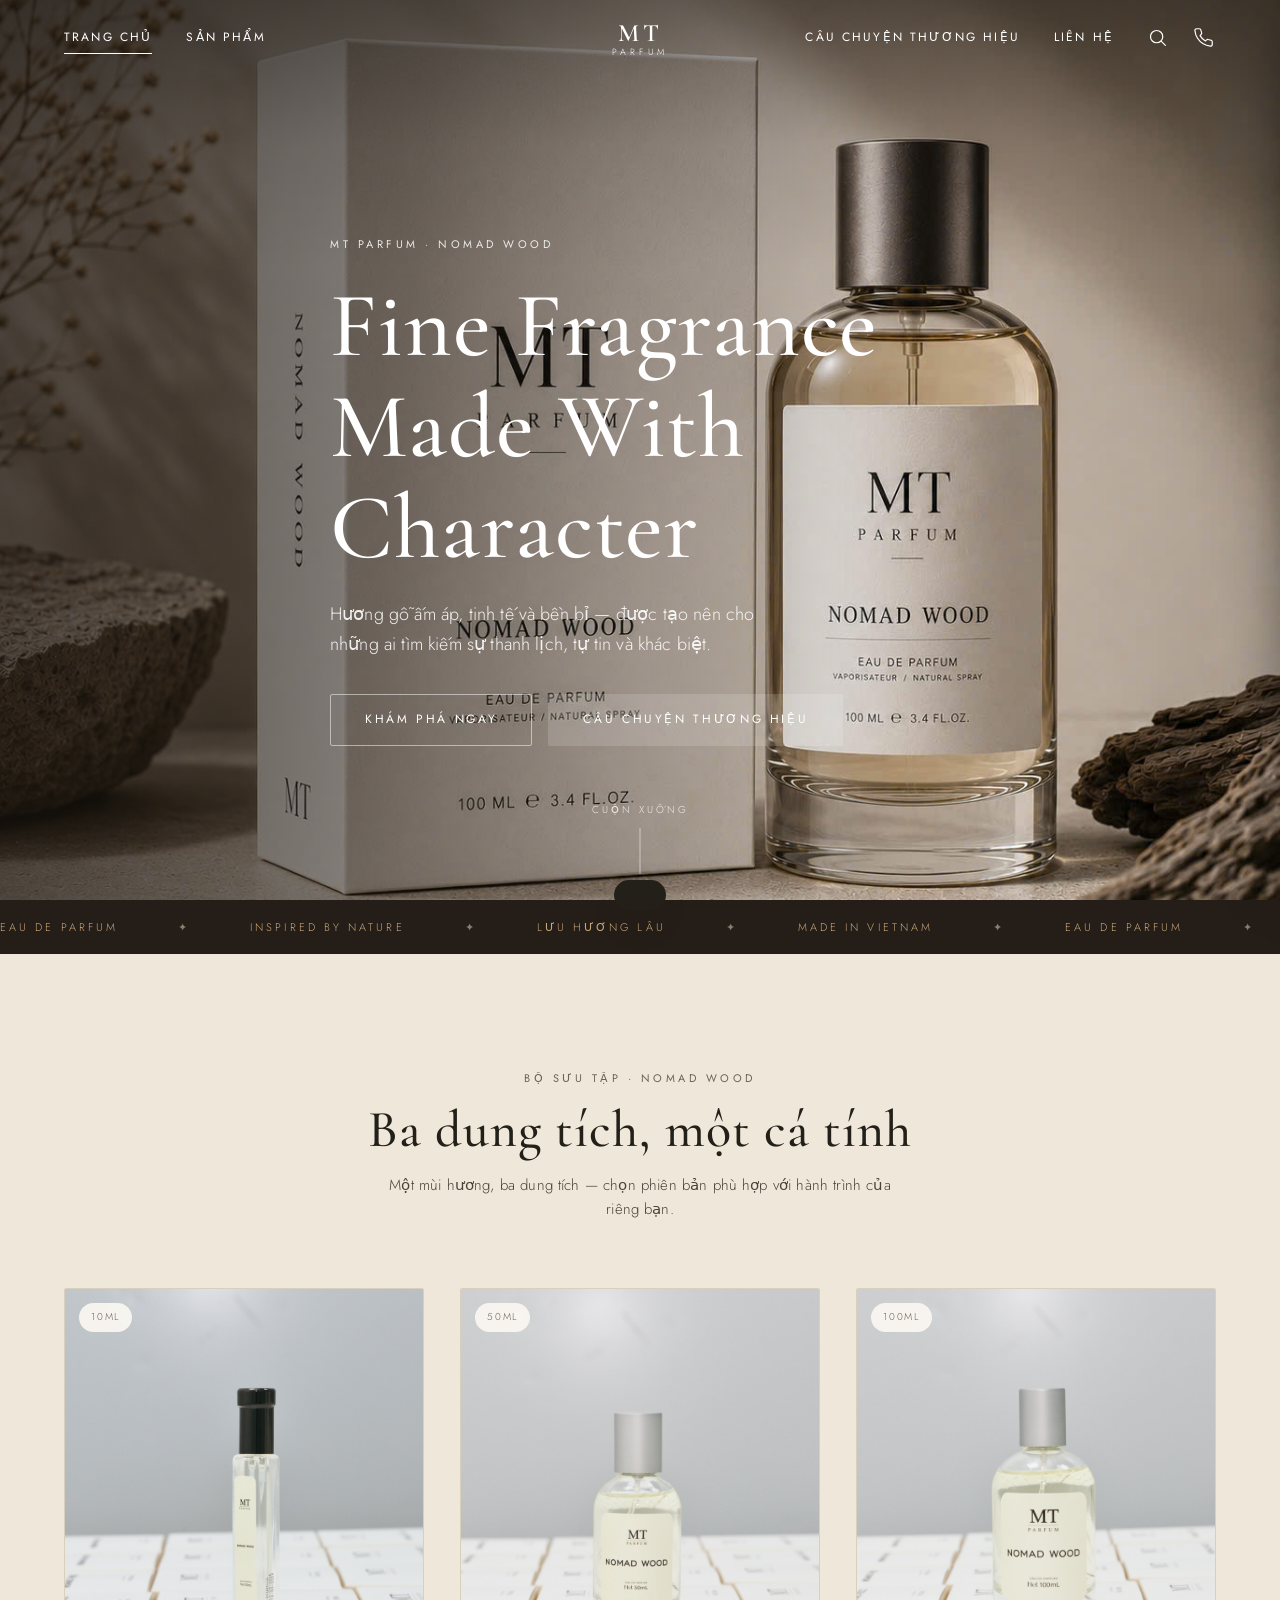
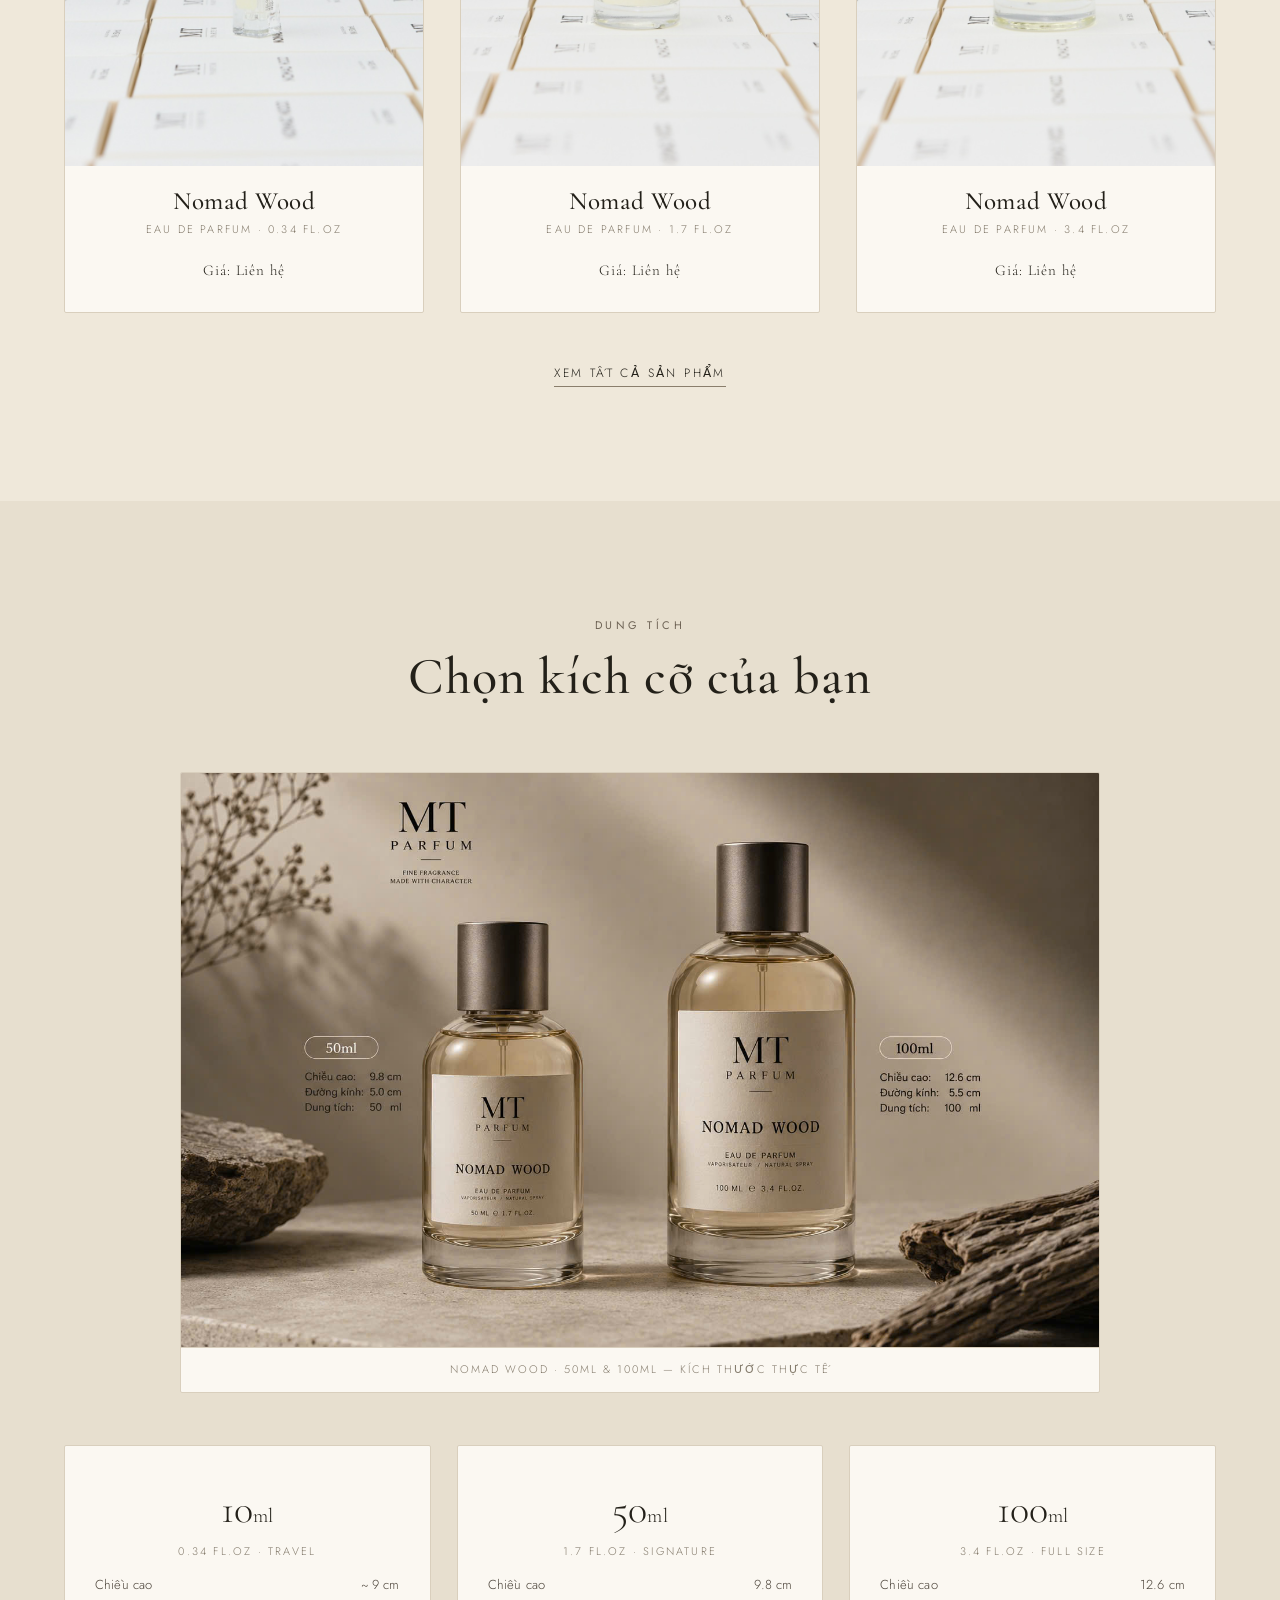
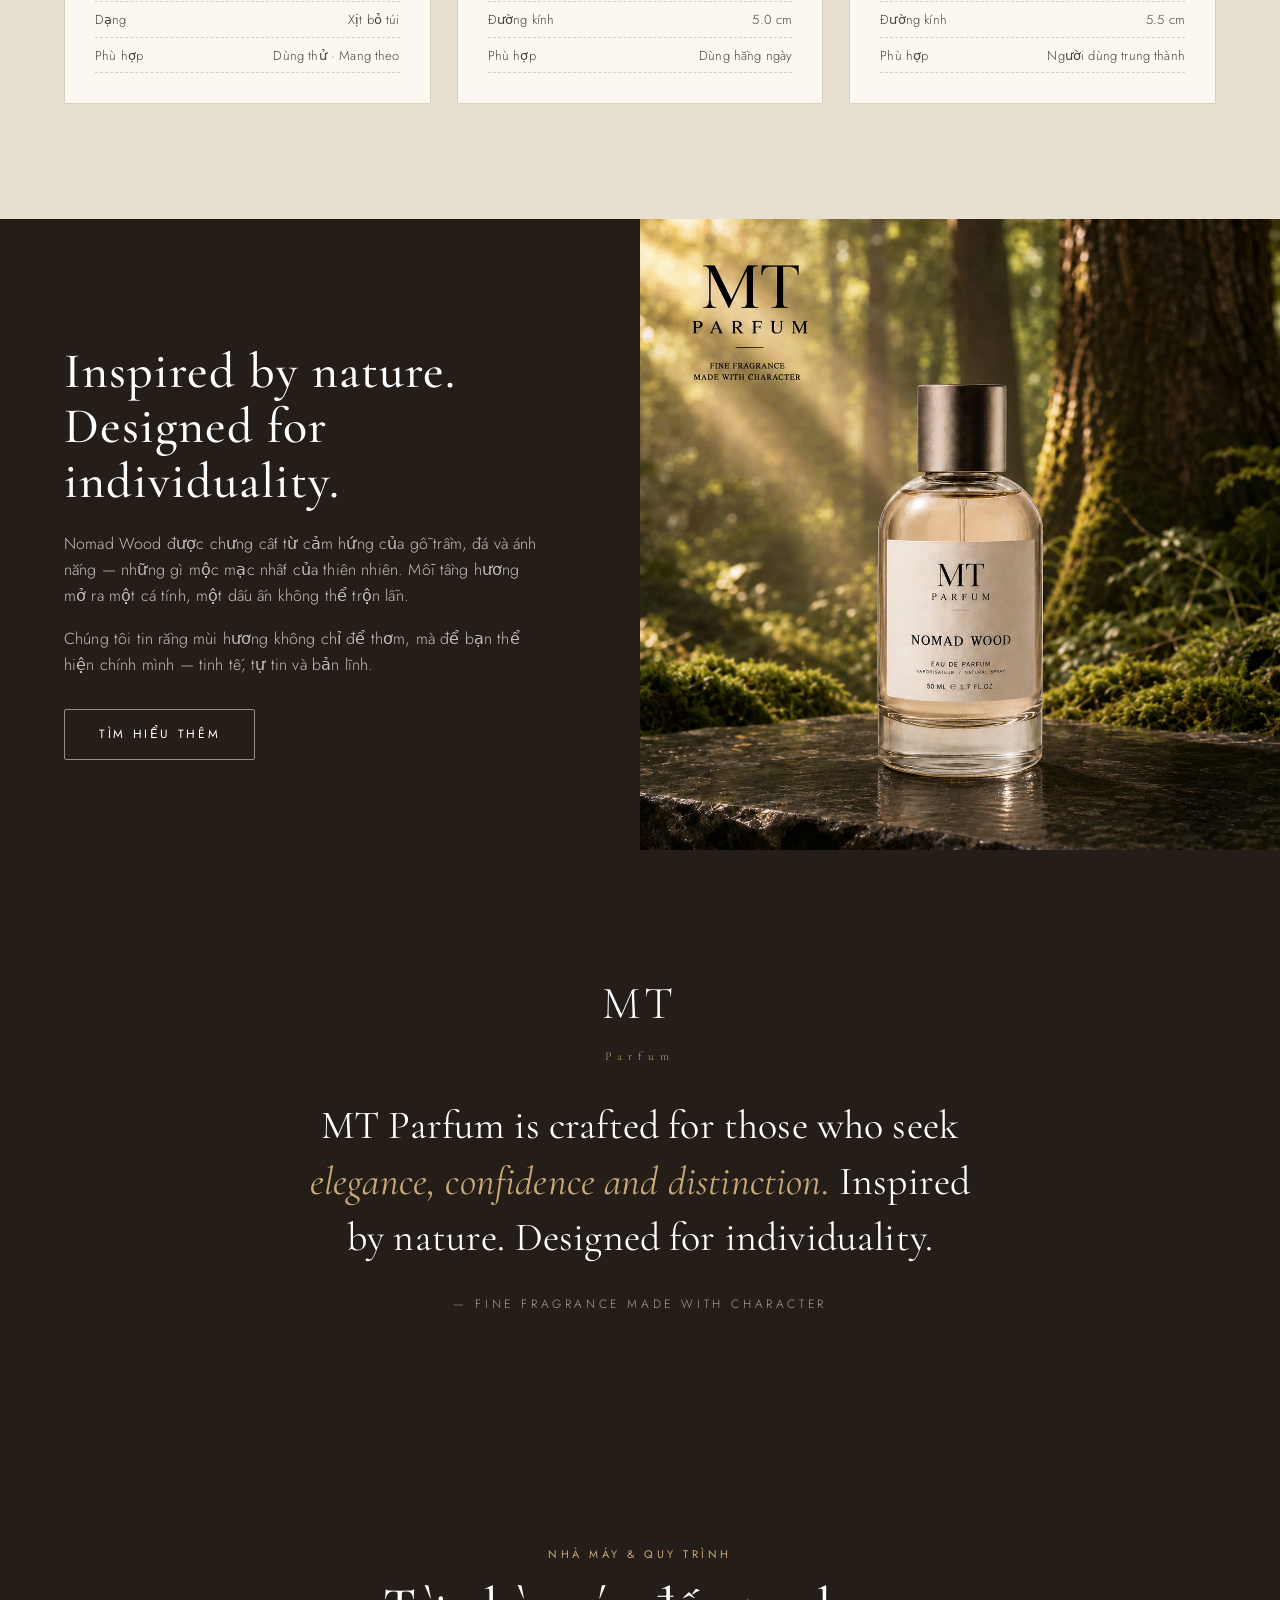
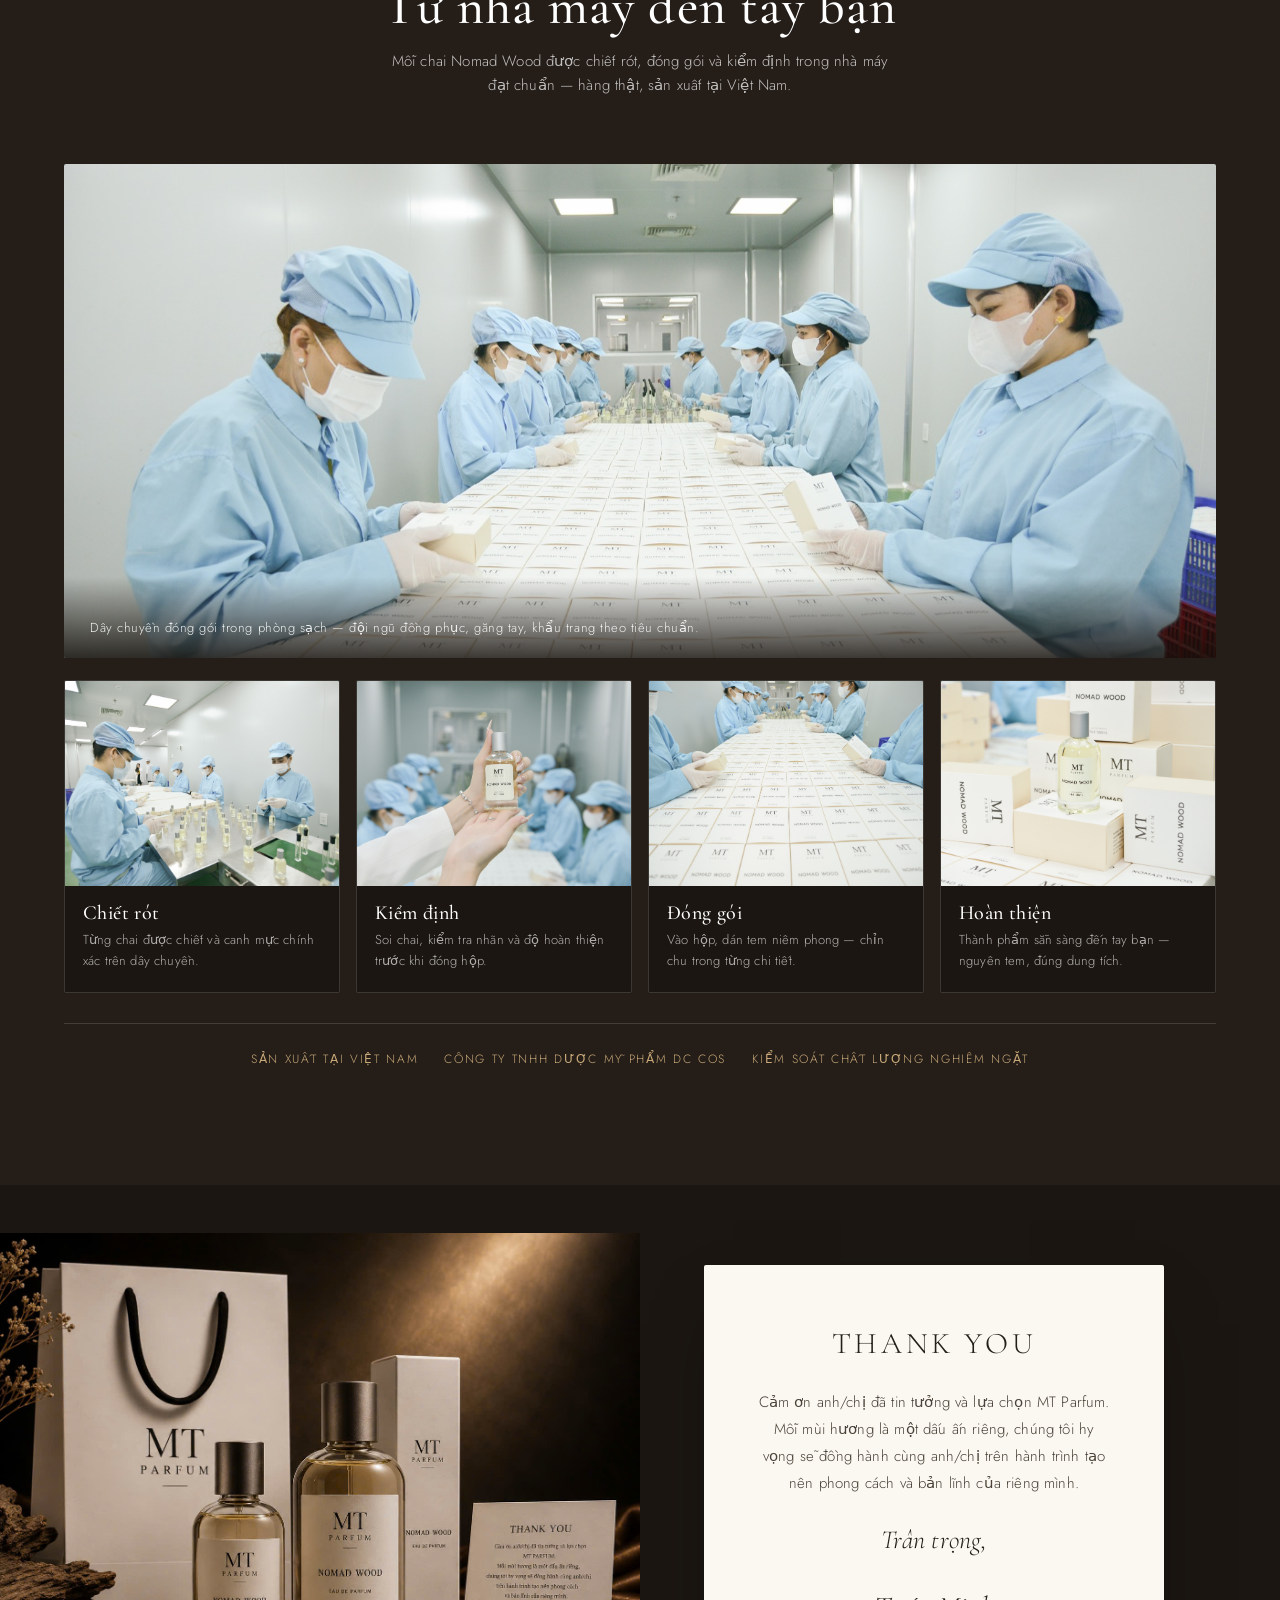
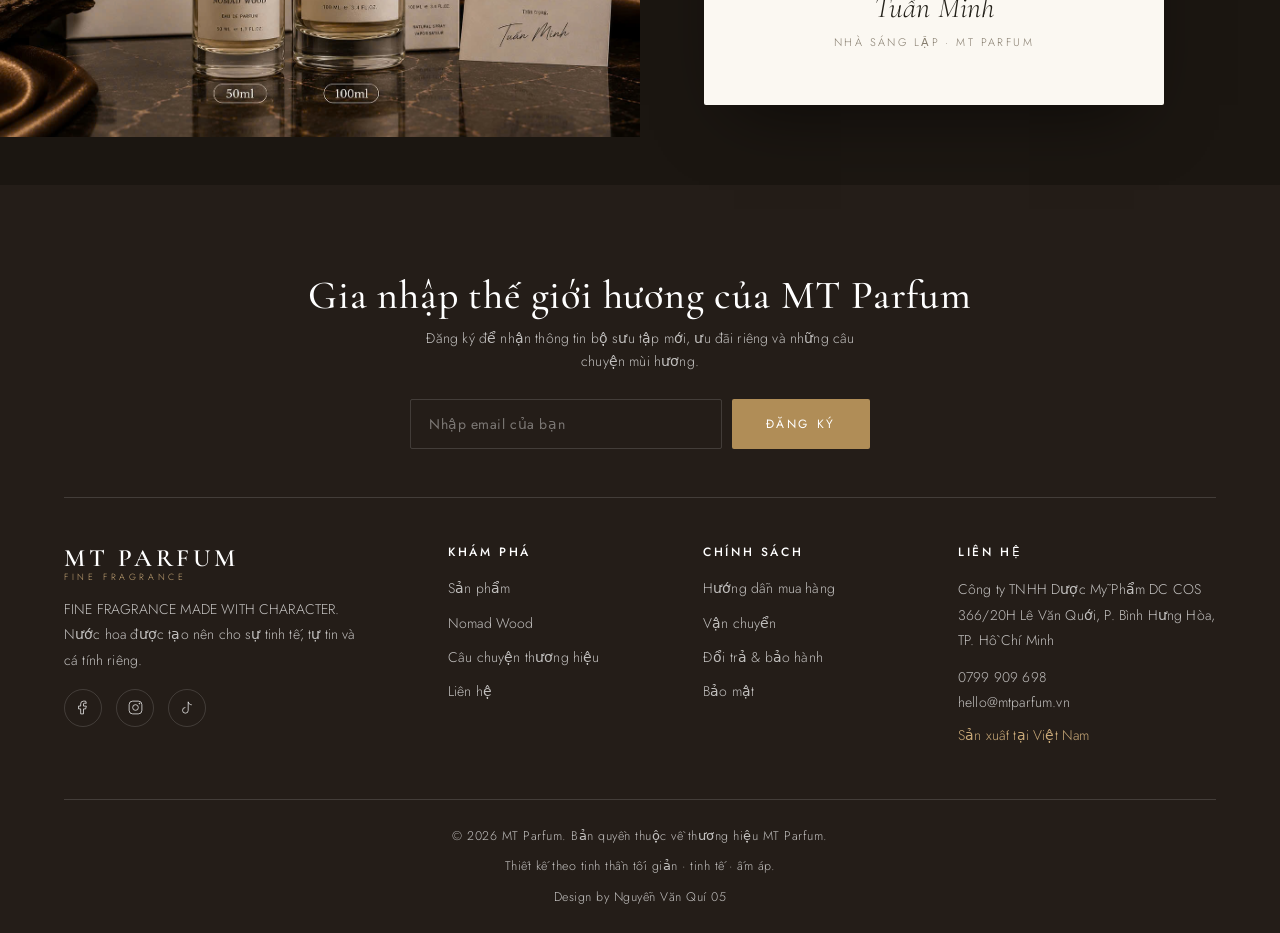
==== index.html @ b84d6cad "Chưa công bố giá: ẩn giá (Giá: Liên hệ) + đặt hàng qua Zalo/hotline - Thêm công tắc SITE.showPrice=f" ====
<!DOCTYPE html>
<html lang="vi">
<head>
  <meta charset="UTF-8">
  <meta name="viewport" content="width=device-width, initial-scale=1.0">
  <title>MT Parfum — Fine Fragrance Made With Character</title>
  <meta name="description" content="MT Parfum – Nomad Wood. Nước hoa cao cấp hương gỗ ấm, tinh tế và lưu hương lâu. Được tạo nên cho sự tự tin và cá tính riêng.">

  <meta property="og:type" content="website">
  <meta property="og:url" content="https://mtparfum.vn/">
  <meta property="og:site_name" content="MT Parfum">
  <meta property="og:title" content="MT Parfum — Leave Your Signature">
  <meta property="og:description" content="Nước hoa cao cấp hương gỗ ấm, tinh tế và lưu hương lâu — được tạo nên cho sự tự tin và cá tính riêng. Khám phá Nomad Wood.">
  <meta property="og:image" content="https://mtparfum.vn/assets/images/og-image.jpg">
  <meta property="og:image:width" content="1200">
  <meta property="og:image:height" content="630">
  <meta name="twitter:card" content="summary_large_image">
  <meta name="twitter:title" content="MT Parfum — Leave Your Signature">
  <meta name="twitter:description" content="Nước hoa cao cấp hương gỗ ấm, tinh tế và lưu hương lâu — được tạo nên cho sự tự tin và cá tính riêng.">
  <meta name="twitter:image" content="https://mtparfum.vn/assets/images/og-image.jpg">

  <link rel="preconnect" href="https://fonts.googleapis.com">
  <link rel="preconnect" href="https://fonts.gstatic.com" crossorigin>
  <link href="https://fonts.googleapis.com/css2?family=Cormorant+Garamond:ital,wght@0,400;0,500;0,600;1,400;1,500&family=Jost:wght@300;400;500&display=swap" rel="stylesheet">
  <link rel="stylesheet" href="assets/css/style.css">
</head>
<body data-page="home" data-hero-dark>

  <!-- HERO -->
  <section class="hero">
    <div class="hero__bg">
      <img src="assets/images/beige_100_wide.jpg" alt="MT Parfum Nomad Wood Eau de Parfum">
    </div>
    <div class="hero__spray" aria-hidden="true">
      <span class="flash"></span>
      <span class="cloud"></span>
      <span class="p" style="--sz:7px;--dx:-26px;--d:.02s"></span>
      <span class="p" style="--sz:9px;--dx:-16px;--d:.07s"></span>
      <span class="p" style="--sz:6px;--dx:-8px;--d:.11s"></span>
      <span class="p" style="--sz:10px;--dx:0px;--d:0s"></span>
      <span class="p" style="--sz:6px;--dx:8px;--d:.13s"></span>
      <span class="p" style="--sz:9px;--dx:16px;--d:.05s"></span>
      <span class="p" style="--sz:7px;--dx:26px;--d:.09s"></span>
      <span class="p" style="--sz:8px;--dx:20px;--d:.15s"></span>
      <span class="p" style="--sz:6px;--dx:-20px;--d:.16s"></span>
    </div>
    <div class="wrap">
      <div class="hero__content">
        <span class="eyebrow">MT Parfum · Nomad Wood</span>
        <h1>Fine Fragrance Made With Character</h1>
        <p>Hương gỗ ấm áp, tinh tế và bền bỉ — được tạo nên cho những ai tìm kiếm sự thanh lịch, tự tin và khác biệt.</p>
        <div class="hero__cta">
          <a href="products.html" class="btn btn--light">Khám phá ngay</a>
          <a href="about.html" class="btn btn--light" style="border-color:transparent;background:rgba(255,255,255,.14)">Câu chuyện thương hiệu</a>
        </div>
      </div>
    </div>
    <a href="#featured" class="scroll-hint">Cuộn xuống</a>
  </section>

  <!-- TRUST STRIP -->
  <div class="strip">
    <div class="strip__row">
      <span>Eau de Parfum</span><span>Inspired by Nature</span><span>Lưu hương lâu</span><span>Made in Vietnam</span>
      <span>Eau de Parfum</span><span>Inspired by Nature</span><span>Lưu hương lâu</span><span>Made in Vietnam</span>
    </div>
  </div>

  <!-- FEATURED PRODUCTS -->
  <section class="section" id="featured">
    <div class="wrap">
      <div class="sec-head reveal">
        <span class="eyebrow">Bộ sưu tập · Nomad Wood</span>
        <h2>Ba dung tích, một cá tính</h2>
        <p>Một mùi hương, ba dung tích — chọn phiên bản phù hợp với hành trình của riêng bạn.</p>
      </div>
      <div class="grid-products" id="homeGrid"></div>
      <div class="center" style="margin-top:46px">
        <a href="products.html" class="link-underline">Xem tất cả sản phẩm</a>
      </div>
    </div>
  </section>

  <!-- SIZE SPECS -->
  <section class="section" style="background:var(--cream-2)">
    <div class="wrap">
      <div class="sec-head reveal">
        <span class="eyebrow">Dung tích</span>
        <h2>Chọn kích cỡ của bạn</h2>
      </div>
      <figure class="size-visual reveal">
        <img src="assets/images/beige_duo_spec.jpg" alt="So sánh kích thước Nomad Wood 50ml và 100ml" loading="lazy">
        <figcaption>Nomad Wood · 50ml &amp; 100ml — kích thước thực tế</figcaption>
      </figure>
      <div class="specs">
        <div class="spec-card reveal">
          <div class="vol">10<span style="font-size:20px">ml</span></div>
          <div class="fl">0.34 FL.OZ · Travel</div>
          <ul>
            <li><span>Chiều cao</span><span>~ 9 cm</span></li>
            <li><span>Dạng</span><span>Xịt bỏ túi</span></li>
            <li><span>Phù hợp</span><span>Dùng thử · Mang theo</span></li>
          </ul>
        </div>
        <div class="spec-card reveal d1">
          <div class="vol">50<span style="font-size:20px">ml</span></div>
          <div class="fl">1.7 FL.OZ · Signature</div>
          <ul>
            <li><span>Chiều cao</span><span>9.8 cm</span></li>
            <li><span>Đường kính</span><span>5.0 cm</span></li>
            <li><span>Phù hợp</span><span>Dùng hằng ngày</span></li>
          </ul>
        </div>
        <div class="spec-card reveal d2">
          <div class="vol">100<span style="font-size:20px">ml</span></div>
          <div class="fl">3.4 FL.OZ · Full Size</div>
          <ul>
            <li><span>Chiều cao</span><span>12.6 cm</span></li>
            <li><span>Đường kính</span><span>5.5 cm</span></li>
            <li><span>Phù hợp</span><span>Người dùng trung thành</span></li>
          </ul>
        </div>
      </div>
    </div>
  </section>

  <!-- BRAND STORY SPLIT -->
  <section class="split split--rev">
    <div class="split__media reveal"><img src="assets/images/forest_50_bottle.jpg" alt="Nomad Wood — inspired by nature"></div>
    <div class="split__body on-dark">
      <span class="eyebrow reveal">Câu chuyện thương hiệu</span>
      <h2 class="reveal d1">Inspired by nature.<br>Designed for individuality.</h2>
      <p class="reveal d2">Nomad Wood được chưng cất từ cảm hứng của gỗ trầm, đá và ánh nắng — những gì mộc mạc nhất của thiên nhiên. Mỗi tầng hương mở ra một cá tính, một dấu ấn không thể trộn lẫn.</p>
      <p class="reveal d2">Chúng tôi tin rằng mùi hương không chỉ để thơm, mà để bạn thể hiện chính mình — tinh tế, tự tin và bản lĩnh.</p>
      <div class="reveal d3" style="margin-top:14px"><a href="about.html" class="btn btn--light">Tìm hiểu thêm</a></div>
    </div>
  </section>

  <!-- STATEMENT -->
  <section class="section statement">
    <div class="wrap">
      <div class="mark reveal">MT<small>Parfum</small></div>
      <blockquote class="reveal d1">MT Parfum is crafted for those who seek <em>elegance, confidence and distinction.</em> Inspired by nature. Designed for individuality.</blockquote>
      <div class="sign reveal d2">— Fine Fragrance Made With Character</div>
    </div>
  </section>

  <!-- NHÀ MÁY & QUY TRÌNH -->
  <section class="section process">
    <div class="wrap">
      <div class="sec-head reveal">
        <span class="eyebrow">Nhà máy &amp; Quy trình</span>
        <h2>Từ nhà máy đến tay bạn</h2>
        <p>Mỗi chai Nomad Wood được chiết rót, đóng gói và kiểm định trong nhà máy đạt chuẩn — hàng thật, sản xuất tại Việt Nam.</p>
      </div>

      <figure class="process-banner reveal">
        <img src="assets/images/that_nhamay_day.jpg" alt="Nhà máy sản xuất MT Parfum — phòng sạch" loading="lazy">
        <figcaption>Dây chuyền đóng gói trong phòng sạch — đội ngũ đồng phục, găng tay, khẩu trang theo tiêu chuẩn.</figcaption>
      </figure>

      <div class="process-grid">
        <div class="process-card reveal">
          <div class="ph"><img src="assets/images/that_nhamay_chietrot.jpg" alt="Chiết rót nước hoa" loading="lazy"></div>
          <div class="cap"><h4>Chiết rót</h4><p>Từng chai được chiết và canh mực chính xác trên dây chuyền.</p></div>
        </div>
        <div class="process-card reveal d1">
          <div class="ph"><img src="assets/images/that_kiemdinh_tay.jpg" alt="Kiểm định chất lượng" loading="lazy"></div>
          <div class="cap"><h4>Kiểm định</h4><p>Soi chai, kiểm tra nhãn và độ hoàn thiện trước khi đóng hộp.</p></div>
        </div>
        <div class="process-card reveal d2">
          <div class="ph"><img src="assets/images/that_nhamay_donggoi.jpg" alt="Đóng gói sản phẩm" loading="lazy"></div>
          <div class="cap"><h4>Đóng gói</h4><p>Vào hộp, dán tem niêm phong — chỉn chu trong từng chi tiết.</p></div>
        </div>
        <div class="process-card reveal d3">
          <div class="ph"><img src="assets/images/that_chai_hop_xep.jpg" alt="Sản phẩm hoàn thiện" loading="lazy"></div>
          <div class="cap"><h4>Hoàn thiện</h4><p>Thành phẩm sẵn sàng đến tay bạn — nguyên tem, đúng dung tích.</p></div>
        </div>
      </div>

      <div class="process-trust reveal">
        <span>Sản xuất tại Việt Nam</span>
        <span>Công ty TNHH Dược Mỹ Phẩm DC COS</span>
        <span>Kiểm soát chất lượng nghiêm ngặt</span>
      </div>
    </div>
  </section>

  <!-- THANK YOU -->
  <section class="thanks">
    <div class="thanks__grid">
      <div class="thanks__img reveal"><img src="assets/images/dark_thankyou_50100.jpg" alt="MT Parfum — thiệp cảm ơn"></div>
      <div class="thanks__note">
        <div class="thanks__card reveal d1">
          <div class="ty">THANK YOU</div>
          <p>Cảm ơn anh/chị đã tin tưởng và lựa chọn MT Parfum. Mỗi mùi hương là một dấu ấn riêng, chúng tôi hy vọng sẽ đồng hành cùng anh/chị trên hành trình tạo nên phong cách và bản lĩnh của riêng mình.</p>
          <div class="sign">Trân trọng,</div>
          <div class="sign" style="font-size:30px">Tuấn Minh</div>
          <div class="role">Nhà sáng lập · MT Parfum</div>
        </div>
      </div>
    </div>
  </section>

  <script src="assets/js/data.js?v=20260921b"></script>
  <script src="assets/js/site.js?v=20260921b"></script>
  <script src="assets/js/catalog.js?v=20260921b"></script>
  <script>document.addEventListener("DOMContentLoaded", () => renderVariantCards("#homeGrid"));</script>
</body>
</html>
---- assets/css/style.css ----
/* =========================================================
   MT PARFUM — Design System
   Bảng màu & typography lấy từ bao bì sản phẩm Nomad Wood
   ========================================================= */

:root {
  /* --- Palette --- */
  --cream:      #EFE8DA;   /* nền chính kem ấm */
  --cream-2:    #E7DFCF;   /* nền phụ */
  --paper:      #FBF8F2;   /* trắng ngà (card, nhãn) */
  --sand:       #C9BBA0;   /* be đậm */
  --sand-deep:  #B7A688;   /* đất/be đậm hơn */
  --bronze:     #6E6355;   /* đồng/xám khói - nút, icon */
  --bronze-2:   #8A7E6C;   /* đồng nhạt - viền */
  --ink:        #232019;   /* chữ chính - đen than ấm */
  --ink-soft:   #4a4238;   /* chữ phụ */
  --muted:      #857c6d;   /* chú thích */
  --dark:       #241D18;   /* nền tối sang trọng */
  --dark-2:     #1b1611;
  --gold:       #B08D57;   /* ánh đồng/vàng gold */
  --gold-soft:  #c9a978;
  --line:       #d9cfbd;   /* đường kẻ mảnh */
  --line-dark:  rgba(255,255,255,.14);

  /* --- Typography --- */
  --serif: "Cormorant Garamond", "Marcellus", "Playfair Display", "Times New Roman", serif;
  --sans:  "Jost", "Inter", "Helvetica Neue", Arial, sans-serif;

  /* --- Layout --- */
  --maxw: 1280px;
  --gutter: clamp(18px, 5vw, 64px);
  --header-h: 76px;
  --radius: 2px;
  --ease: cubic-bezier(.22,.61,.36,1);
}

/* --------------------- Reset --------------------- */
*, *::before, *::after { box-sizing: border-box; }
* { margin: 0; padding: 0; }
html { -webkit-text-size-adjust: 100%; scroll-behavior: smooth; overflow-x: hidden; }
body {
  font-family: var(--sans);
  font-weight: 300;
  color: var(--ink);
  background: var(--cream);
  line-height: 1.65;
  font-size: 16px;
  letter-spacing: .01em;
}
img { max-width: 100%; display: block; }
a { color: inherit; text-decoration: none; }
button { font-family: inherit; cursor: pointer; border: none; background: none; color: inherit; }
ul { list-style: none; }
input { font-family: inherit; }

/* --------------------- Typography helpers --------------------- */
.serif { font-family: var(--serif); }
h1, h2, h3, h4 { font-family: var(--serif); font-weight: 500; line-height: 1.1; letter-spacing: .02em; color: var(--ink); }

.eyebrow {
  font-family: var(--sans);
  font-weight: 400;
  font-size: 11px;
  letter-spacing: .32em;
  text-transform: uppercase;
  color: var(--bronze);
}
.label-sm {
  font-size: 11px;
  letter-spacing: .22em;
  text-transform: uppercase;
  color: var(--muted);
  font-weight: 400;
}

/* --------------------- Layout --------------------- */
.wrap { max-width: var(--maxw); margin: 0 auto; padding-inline: var(--gutter); }
.section { padding-block: clamp(56px, 9vw, 130px); }
.center { text-align: center; }

/* --------------------- Buttons --------------------- */
.btn {
  display: inline-flex; align-items: center; justify-content: center; gap: 10px;
  font-size: 12px; letter-spacing: .22em; text-transform: uppercase; font-weight: 400;
  padding: 15px 34px; border-radius: var(--radius);
  transition: all .45s var(--ease); position: relative;
  white-space: nowrap;
}
.btn--solid { background: var(--bronze); color: var(--paper); }
.btn--solid:hover { background: var(--ink); transform: translateY(-2px); }
.btn--gold { background: var(--gold); color: #fff; }
.btn--gold:hover { background: var(--gold-soft); }
.btn--outline { border: 1px solid var(--bronze); color: var(--ink); }
.btn--outline:hover { background: var(--bronze); color: var(--paper); }
.btn--light { border: 1px solid rgba(255,255,255,.5); color: #fff; }
.btn--light:hover { background: #fff; color: var(--ink); }
.btn--block { width: 100%; }

.link-underline {
  font-size: 12px; letter-spacing: .2em; text-transform: uppercase;
  padding-bottom: 4px; border-bottom: 1px solid var(--bronze-2); transition: opacity .3s;
}
.link-underline:hover { opacity: .6; }

/* =========================================================
   HEADER
   ========================================================= */
.header {
  position: fixed; top: 0; left: 0; right: 0; z-index: 100;
  transition: all .5s var(--ease);
  background: transparent;
}
.header__inner {
  display: grid; grid-template-columns: 1fr auto 1fr; align-items: center;
  height: var(--header-h);
  max-width: var(--maxw); margin: 0 auto; padding-inline: var(--gutter);
  transition: height .5s var(--ease);
}
.header__nav { display: none; gap: 34px; }
.header__nav a {
  font-size: 12px; letter-spacing: .18em; text-transform: uppercase; font-weight: 400;
  position: relative; padding: 6px 0; color: var(--ink);
}
.header__nav a::after {
  content: ""; position: absolute; left: 0; bottom: 0; height: 1px; width: 0;
  background: currentColor; transition: width .4s var(--ease);
}
.header__nav a:hover::after, .header__nav a.is-active::after { width: 100%; }

.logo { text-align: center; justify-self: center; line-height: 1; }
.logo b { font-family: var(--serif); font-weight: 600; font-size: 25px; letter-spacing: .14em; display: block; }
.logo span { font-size: 9px; letter-spacing: .45em; text-transform: uppercase; color: var(--muted); display: block; margin-top: 1px; }

.header__actions { display: flex; align-items: center; justify-content: flex-end; gap: 20px; }
.icon-btn { display: inline-flex; align-items: center; justify-content: center; width: 26px; height: 26px; position: relative; transition: opacity .3s; }
.icon-btn:hover { opacity: .55; }
.icon-btn svg { width: 21px; height: 21px; stroke: var(--ink); }
.cart-count {
  position: absolute; top: -7px; right: -9px; min-width: 17px; height: 17px; padding: 0 4px;
  background: var(--bronze); color: #fff; border-radius: 999px;
  font-size: 10px; font-weight: 500; display: flex; align-items: center; justify-content: center;
  transform: scale(0); transition: transform .3s var(--ease);
}
.cart-count.show { transform: scale(1); }

.hamburger { display: inline-flex; flex-direction: column; gap: 5px; width: 24px; }
.hamburger span { height: 1.5px; background: var(--ink); transition: .3s; }

/* scrolled state */
.header.scrolled { background: var(--cream); box-shadow: 0 1px 0 var(--line); }
.header.scrolled .header__inner { height: 62px; }

/* dark hero overlay state (top of home) */
.header.on-dark:not(.scrolled) .header__nav a,
.header.on-dark:not(.scrolled) .logo b,
.header.on-dark:not(.scrolled) .logo span { color: #fff; }
.header.on-dark:not(.scrolled) .icon-btn svg { stroke: #fff; }
.header.on-dark:not(.scrolled) .hamburger span { background: #fff; }

/* =========================================================
   MOBILE MENU
   ========================================================= */
.mobile-menu {
  position: fixed; inset: 0; z-index: 200; background: var(--cream);
  transform: translateX(-100%); transition: transform .5s var(--ease);
  display: flex; flex-direction: column; padding: 26px var(--gutter);
}
.mobile-menu.open { transform: translateX(0); }
.mobile-menu__top { display: flex; justify-content: space-between; align-items: center; margin-bottom: 40px; }
.mobile-menu nav { display: flex; flex-direction: column; gap: 6px; }
.mobile-menu nav a {
  font-family: var(--serif); font-size: 30px; padding: 12px 0;
  border-bottom: 1px solid var(--line); letter-spacing: .02em;
}
.mobile-menu__foot { margin-top: auto; font-size: 13px; color: var(--muted); letter-spacing: .04em; }
.close-x { font-size: 26px; line-height: 1; }

.overlay {
  position: fixed; inset: 0; background: rgba(20,15,10,.5); z-index: 150;
  opacity: 0; visibility: hidden; transition: opacity .4s, visibility .4s;
  backdrop-filter: blur(2px);
}
.overlay.show { opacity: 1; visibility: visible; }

/* =========================================================
   HERO
   ========================================================= */
.hero { position: relative; min-height: 100svh; display: flex; align-items: center; overflow: hidden; }
.hero__bg { position: absolute; inset: 0; }
.hero__bg img { width: 100%; height: 100%; object-fit: cover; object-position: 72% center; }
.hero__bg::after {
  content: ""; position: absolute; inset: 0;
  /* mobile: scrim dọc full-width để chữ luôn nổi */
  background: linear-gradient(180deg, rgba(20,15,10,.46) 0%, rgba(20,15,10,.28) 28%, rgba(20,15,10,.40) 60%, rgba(20,15,10,.66) 100%);
}
@media (min-width: 900px) {
  .hero__bg::after {
    /* desktop: top scrim cho nav + gradient cột trái cho tiêu đề */
    background:
      linear-gradient(180deg, rgba(20,15,10,.42) 0%, rgba(20,15,10,.10) 16%, transparent 30%),
      linear-gradient(96deg, rgba(26,20,14,.74) 0%, rgba(26,20,14,.52) 32%, rgba(26,20,14,.22) 54%, transparent 72%);
  }
}
.hero__content { position: relative; z-index: 2; max-width: 620px; color: #fff; padding-top: var(--header-h); }
.hero__content .eyebrow { color: rgba(255,255,255,.85); }
.hero h1 { color: #fff; font-size: clamp(44px, 8.5vw, 92px); font-weight: 500; letter-spacing: .01em; margin: 18px 0 22px; }
.hero p { font-size: clamp(15px, 2vw, 18px); color: rgba(255,255,255,.9); max-width: 440px; margin-bottom: 34px; font-weight: 300; }
.hero__cta { display: flex; gap: 16px; flex-wrap: wrap; }
.scroll-hint {
  position: absolute; bottom: 26px; left: 50%; transform: translateX(-50%); z-index: 2;
  color: #fff; font-size: 10px; letter-spacing: .3em; text-transform: uppercase;
  display: flex; flex-direction: column; align-items: center; gap: 10px; opacity: .85;
}
.scroll-hint::after { content: ""; width: 1px; height: 46px; background: rgba(255,255,255,.6); animation: scrollline 2s var(--ease) infinite; }
@keyframes scrollline { 0%{transform:scaleY(0);transform-origin:top} 40%{transform:scaleY(1);transform-origin:top} 60%{transform:scaleY(1);transform-origin:bottom} 100%{transform:scaleY(0);transform-origin:bottom} }

/* =========================================================
   HERO SPRAY EFFECT — nắp bật nhẹ rồi xịt sương thơm, lặp lại
   ========================================================= */
.hero__spray {
  position: absolute; z-index: 3; pointer-events: none;
  left: 71%; top: 20%; width: 10px; height: 10px;
}
@media (min-width: 640px) { .hero__spray { left: 71.5%; top: 16%; } }
@media (min-width: 900px) { .hero__spray { left: 72%; top: 14%; } }

/* Ánh sáng loé khi bấm vòi xịt */
.hero__spray .flash {
  position: absolute; left: 50%; top: 50%; width: 24px; height: 24px; border-radius: 999px;
  background: radial-gradient(circle, rgba(255,255,255,.95), rgba(255,255,255,0) 68%);
  transform: translate(-50%, -50%) scale(0); opacity: 0;
  animation: sprayFlash 4.8s ease-out infinite;
}
/* Cụm sương chính */
.hero__spray .cloud {
  position: absolute; left: 50%; top: 50%; width: 54px; height: 54px; border-radius: 999px;
  background: radial-gradient(circle, rgba(255,255,255,.7) 0%, rgba(255,255,255,.28) 45%, rgba(255,255,255,0) 72%);
  filter: blur(3px) drop-shadow(0 1px 3px rgba(70,58,44,.28));
  transform: translate(-50%, -50%) scale(.2); opacity: 0;
  animation: sprayCloud 4.8s ease-out infinite;
}
/* Các hạt sương toả hình nón */
.hero__spray .p {
  position: absolute; left: 50%; top: 50%;
  width: var(--sz, 8px); height: var(--sz, 8px); border-radius: 999px;
  background: radial-gradient(circle, #ffffff 0%, rgba(255,255,255,.85) 40%, rgba(255,255,255,0) 70%);
  filter: blur(.5px) drop-shadow(0 1px 2px rgba(70,58,44,.4));
  transform: translate(-50%, -50%) scale(.4); opacity: 0;
  animation: sprayParticle 4.8s cubic-bezier(.16,.62,.3,1) infinite;
  animation-delay: var(--d, 0s);
}
@keyframes sprayFlash {
  0%, 3%  { transform: translate(-50%, -50%) scale(0); opacity: 0; }
  5%      { transform: translate(-50%, -50%) scale(1.4); opacity: .95; }
  12%     { transform: translate(-50%, -50%) scale(.5); opacity: 0; }
  100%    { opacity: 0; }
}
@keyframes sprayCloud {
  0%, 4%  { transform: translate(-50%, -50%) scale(.2); opacity: 0; }
  9%      { opacity: .92; }
  18%     { transform: translate(-50%, calc(-50% - 30px)) scale(1.1); opacity: .7; }
  38%     { transform: translate(-50%, calc(-50% - 82px)) scale(2.2); opacity: 0; }
  100%    { opacity: 0; }
}
@keyframes sprayParticle {
  0%, 4%  { transform: translate(-50%, -50%) scale(.4); opacity: 0; }
  8%      { opacity: .98; }
  16%     { transform: translate(calc(-50% + var(--dx, 0px) * .35), calc(-50% - 26px)) scale(.9); }
  36%     { transform: translate(calc(-50% + var(--dx, 0px)), calc(-50% - 74px)) scale(1.4); opacity: 0; }
  100%    { transform: translate(calc(-50% + var(--dx, 0px)), calc(-50% - 74px)) scale(1.4); opacity: 0; }
}

/* =========================================================
   PROCESS / NHÀ MÁY — ảnh thật sản xuất
   ========================================================= */
.process { background: var(--dark); color: var(--cream); }
.process .sec-head h2, .process .mark { color: #fff; }
.process .sec-head p { color: rgba(255,255,255,.72); }
.process .eyebrow { color: var(--gold-soft); }
.process-banner {
  position: relative; border-radius: var(--radius); overflow: hidden;
  margin-bottom: 22px; aspect-ratio: 21/9; background: var(--dark-2);
}
.process-banner img { width: 100%; height: 100%; object-fit: cover; display: block; }
.process-banner figcaption {
  position: absolute; left: 0; right: 0; bottom: 0; padding: 40px 26px 20px;
  background: linear-gradient(to top, rgba(20,15,10,.82), transparent);
  font-size: 13px; letter-spacing: .04em; color: rgba(255,255,255,.9);
}
.process-grid { display: grid; grid-template-columns: 1fr 1fr; gap: 16px; }
.process-card {
  border: 1px solid var(--line-dark); border-radius: var(--radius); overflow: hidden; background: var(--dark-2);
}
.process-card .ph { aspect-ratio: 4/3; overflow: hidden; }
.process-card .ph img { width: 100%; height: 100%; object-fit: cover; transition: transform 1s var(--ease); }
.process-card:hover .ph img { transform: scale(1.05); }
.process-card .cap { padding: 16px 18px 20px; }
.process-card .cap h4 { font-family: var(--serif); font-size: 20px; color: #fff; margin-bottom: 6px; }
.process-card .cap p { font-size: 13px; color: rgba(255,255,255,.66); line-height: 1.6; }
.process-trust {
  display: flex; flex-wrap: wrap; gap: 10px 26px; justify-content: center;
  margin-top: 30px; padding-top: 26px; border-top: 1px solid var(--line-dark);
  font-size: 12px; letter-spacing: .14em; text-transform: uppercase; color: var(--gold-soft);
}
@media (min-width: 760px) { .process-grid { grid-template-columns: repeat(4, 1fr); } }

/* =========================================================
   MARQUEE / TRUST STRIP
   ========================================================= */
.strip { background: var(--dark); color: var(--cream); padding: 18px 0; overflow: hidden; }
.strip__row { display: flex; gap: 60px; align-items: center; white-space: nowrap; animation: marquee 26s linear infinite; }
.strip__row span { font-size: 11px; letter-spacing: .28em; text-transform: uppercase; color: var(--gold-soft); display: inline-flex; align-items: center; gap: 60px; }
.strip__row span::after { content: "✦"; color: var(--bronze-2); }
@keyframes marquee { from { transform: translateX(0); } to { transform: translateX(-50%); } }

/* =========================================================
   SECTION HEADING
   ========================================================= */
.sec-head { display: flex; flex-direction: column; align-items: center; text-align: center; gap: 14px; margin-bottom: clamp(38px, 6vw, 66px); }
.sec-head h2 { font-size: clamp(30px, 5vw, 52px); }
.sec-head p { max-width: 520px; color: var(--ink-soft); font-size: 15px; }
.sec-head--left { align-items: flex-start; text-align: left; }

/* =========================================================
   PRODUCT GRID / CARDS
   ========================================================= */
.grid-products { display: grid; grid-template-columns: 1fr; gap: 30px; }
.card {
  position: relative; background: var(--paper);
  border: 1px solid var(--line); border-radius: var(--radius);
  overflow: hidden; transition: box-shadow .5s var(--ease), transform .5s var(--ease);
}
.card:hover { box-shadow: 0 26px 55px -30px rgba(35,25,15,.5); transform: translateY(-4px); }
.card__media { position: relative; aspect-ratio: 3/4; overflow: hidden; background: var(--cream-2); }
.card__media img { width: 100%; height: 100%; object-fit: cover; transition: transform 1.1s var(--ease); }
.card:hover .card__media img { transform: scale(1.06); }
.card__badge {
  position: absolute; top: 14px; left: 14px; z-index: 2;
  background: rgba(251,248,242,.92); color: var(--bronze);
  font-size: 10px; letter-spacing: .18em; text-transform: uppercase; padding: 6px 12px; border-radius: 999px;
}
.card__quick {
  position: absolute; left: 14px; right: 14px; bottom: 14px; z-index: 2;
  display: flex; gap: 8px; transform: translateY(14px); opacity: 0; transition: all .45s var(--ease);
}
.card:hover .card__quick { transform: translateY(0); opacity: 1; }
.card__quick .btn { flex: 1; padding: 13px 10px; font-size: 10.5px; letter-spacing: .12em; }
.qv-btn { background: rgba(251,248,242,.94); color: var(--ink); backdrop-filter: blur(4px); }
.qv-btn:hover { background: #fff; }
.card__body { padding: 22px 22px 26px; text-align: center; }
.card__body h3 { font-size: 25px; margin-bottom: 4px; }
.card__body .type { font-size: 11px; letter-spacing: .2em; text-transform: uppercase; color: var(--muted); margin-bottom: 12px; }
.card__sizes { display: flex; gap: 6px; justify-content: center; margin-bottom: 14px; }
.card__sizes span { font-size: 10.5px; letter-spacing: .1em; padding: 4px 10px; border: 1px solid var(--line); border-radius: 999px; color: var(--ink-soft); }
.card__price { font-family: var(--serif); font-size: 22px; color: var(--ink); }
.card__price small { font-size: 13px; color: var(--muted); font-family: var(--sans); letter-spacing: .06em; }

/* =========================================================
   FEATURE / SPLIT SECTIONS
   ========================================================= */
.split { display: grid; grid-template-columns: 1fr; gap: 0; align-items: stretch; }
.split__media { position: relative; min-height: 62vh; }
.split__media img { position: absolute; inset: 0; width: 100%; height: 100%; object-fit: cover; }
.split__body { display: flex; flex-direction: column; justify-content: center; padding: clamp(40px,8vw,90px) var(--gutter); }
.split__body h2 { font-size: clamp(30px, 4.6vw, 50px); margin: 16px 0 22px; }
.split__body p { color: var(--ink-soft); margin-bottom: 16px; max-width: 480px; }
.split__body.on-dark { background: var(--dark); color: var(--cream); }
.split__body.on-dark h2 { color: #fff; }
.split__body.on-dark p { color: rgba(255,255,255,.72); }
.split__body.on-dark .eyebrow { color: var(--gold-soft); }
.quote-serif { font-family: var(--serif); font-size: clamp(21px,2.6vw,28px); font-style: italic; line-height: 1.5; color: var(--ink); }
.on-dark .quote-serif { color: #fff; }

/* =========================================================
   BRAND STATEMENT (dark band)
   ========================================================= */
.statement { background: var(--dark); color: var(--cream); text-align: center; }
.statement .wrap { max-width: 820px; }
.statement .mark { font-family: var(--serif); font-size: 46px; letter-spacing: .1em; color: #fff; }
.statement .mark small { display: block; font-size: 12px; letter-spacing: .5em; color: var(--gold-soft); margin-top: 6px; }
.statement blockquote { font-family: var(--serif); font-size: clamp(24px, 3.6vw, 40px); line-height: 1.4; margin: 30px 0; color: #fff; font-weight: 400; }
.statement blockquote em { color: var(--gold-soft); font-style: italic; }
.statement .sign { font-size: 12px; letter-spacing: .3em; text-transform: uppercase; color: rgba(255,255,255,.6); }

/* =========================================================
   SIZE SPEC STRIP
   ========================================================= */
.size-visual {
  max-width: 920px; margin: 0 auto clamp(30px, 5vw, 52px);
  border: 1px solid var(--line); border-radius: var(--radius);
  overflow: hidden; background: var(--paper);
}
.size-visual img { width: 100%; height: auto; display: block; }
.size-visual figcaption {
  font-size: 11px; letter-spacing: .18em; text-transform: uppercase;
  color: var(--muted); text-align: center; padding: 12px 16px 14px;
  border-top: 1px solid var(--line);
}
.specs { display: grid; grid-template-columns: 1fr; gap: 26px; }
.spec-card { border: 1px solid var(--line); border-radius: var(--radius); padding: 30px; background: var(--paper); text-align: center; transition: .4s var(--ease); }
.spec-card:hover { border-color: var(--bronze-2); background: #fff; }
.spec-card .vol { font-family: var(--serif); font-size: 40px; color: var(--ink); }
.spec-card .fl { font-size: 11px; letter-spacing: .2em; color: var(--muted); text-transform: uppercase; margin-bottom: 14px; }
.spec-card ul { display: flex; flex-direction: column; gap: 7px; font-size: 13px; color: var(--ink-soft); }
.spec-card ul li { display: flex; justify-content: space-between; border-bottom: 1px dashed var(--line); padding-bottom: 6px; }

/* =========================================================
   THANK YOU CARD
   ========================================================= */
.thanks { background: var(--dark-2); color: var(--cream); }
.thanks__grid { display: grid; grid-template-columns: 1fr; gap: 0; align-items: center; }
.thanks__img { min-height: 56vh; position: relative; }
.thanks__img img { position: absolute; inset: 0; width: 100%; height: 100%; object-fit: cover; }
.thanks__note { padding: clamp(40px,7vw,80px) var(--gutter); }
.thanks__card {
  background: var(--paper); color: var(--ink); border-radius: var(--radius);
  padding: clamp(34px,5vw,54px); max-width: 460px; text-align: center;
  box-shadow: 0 30px 70px -30px rgba(0,0,0,.6);
}
.thanks__card .ty { font-family: var(--serif); font-size: 30px; letter-spacing: .12em; margin-bottom: 20px; }
.thanks__card p { font-size: 15px; color: var(--ink-soft); line-height: 1.8; }
.thanks__card .sign { font-family: var(--serif); font-size: 26px; font-style: italic; margin-top: 22px; color: var(--ink); }
.thanks__card .role { font-size: 11px; letter-spacing: .22em; text-transform: uppercase; color: var(--muted); }

/* =========================================================
   FOOTER
   ========================================================= */
.footer { background: var(--dark); color: rgba(255,255,255,.72); padding-top: clamp(56px,7vw,88px); }
.footer a:hover { color: #fff; }
.footer__news { border-bottom: 1px solid var(--line-dark); padding-bottom: 48px; margin-bottom: 48px; text-align: center; }
.footer__news h3 { color: #fff; font-size: clamp(26px,4vw,40px); margin-bottom: 10px; }
.footer__news p { max-width: 440px; margin: 0 auto 26px; font-size: 14px; }
.news-form { display: flex; gap: 10px; max-width: 460px; margin: 0 auto; flex-wrap: wrap; }
.news-form input {
  flex: 1; min-width: 200px; background: transparent; border: 1px solid var(--line-dark); color: #fff;
  padding: 14px 18px; border-radius: var(--radius); font-size: 14px; letter-spacing: .04em;
}
.news-form input::placeholder { color: rgba(255,255,255,.4); }
.news-form input:focus { outline: none; border-color: var(--gold-soft); }
.footer__cols { display: grid; grid-template-columns: 1fr; gap: 40px; padding-bottom: 50px; }
.footer__col h4 { color: #fff; font-family: var(--sans); font-size: 12px; letter-spacing: .22em; text-transform: uppercase; margin-bottom: 18px; font-weight: 500; }
.footer__col .logo b { color: #fff; }
.footer__col .logo span { color: var(--gold-soft); }
.footer__col ul { display: flex; flex-direction: column; gap: 11px; font-size: 14px; }
.footer__col p { font-size: 14px; line-height: 1.8; }
.socials { display: flex; gap: 14px; margin-top: 16px; }
.socials a { width: 38px; height: 38px; border: 1px solid var(--line-dark); border-radius: 999px; display: flex; align-items: center; justify-content: center; transition: .3s; }
.socials a:hover { background: var(--gold); border-color: var(--gold); }
.socials svg { width: 17px; height: 17px; stroke: currentColor; fill: none; }
.footer__bottom { border-top: 1px solid var(--line-dark); padding: 26px 0; display: flex; flex-direction: column; gap: 10px; text-align: center; font-size: 12.5px; letter-spacing: .04em; }

/* =========================================================
   CART DRAWER
   ========================================================= */
.drawer {
  position: fixed; top: 0; right: 0; bottom: 0; width: min(420px, 100vw); z-index: 250;
  background: var(--cream); transform: translateX(100%); transition: transform .5s var(--ease);
  display: flex; flex-direction: column; box-shadow: -20px 0 60px -30px rgba(0,0,0,.5);
}
.drawer.open { transform: translateX(0); }
.drawer__head { display: flex; align-items: center; justify-content: space-between; padding: 24px var(--gutter); border-bottom: 1px solid var(--line); }
.drawer__head h3 { font-size: 20px; letter-spacing: .06em; }
.drawer__head .label-sm { margin-left: 8px; }
.drawer__body { flex: 1; overflow-y: auto; padding: 10px var(--gutter); }
.drawer__empty { text-align: center; padding: 60px 0; color: var(--muted); }
.drawer__empty svg { width: 42px; height: 42px; stroke: var(--bronze-2); margin: 0 auto 18px; }
.cart-item { display: grid; grid-template-columns: 74px 1fr auto; gap: 14px; padding: 20px 0; border-bottom: 1px solid var(--line); }
.cart-item__img { width: 74px; height: 92px; object-fit: cover; background: var(--cream-2); border-radius: var(--radius); }
.cart-item__info h4 { font-family: var(--serif); font-size: 18px; }
.cart-item__info .meta { font-size: 11px; letter-spacing: .12em; text-transform: uppercase; color: var(--muted); margin: 3px 0 10px; }
.qty { display: inline-flex; align-items: center; border: 1px solid var(--line); border-radius: 999px; }
.qty button { width: 28px; height: 28px; font-size: 15px; color: var(--ink-soft); }
.qty span { min-width: 26px; text-align: center; font-size: 13px; }
.cart-item__right { text-align: right; display: flex; flex-direction: column; justify-content: space-between; align-items: flex-end; }
.cart-item__price { font-family: var(--serif); font-size: 17px; }
.remove { font-size: 11px; letter-spacing: .1em; text-transform: uppercase; color: var(--muted); border-bottom: 1px solid transparent; }
.remove:hover { color: var(--bronze); border-color: var(--bronze); }
.drawer__foot { padding: 22px var(--gutter) 26px; border-top: 1px solid var(--line); background: var(--paper); }
.drawer__row { display: flex; justify-content: space-between; margin-bottom: 6px; font-size: 13px; color: var(--ink-soft); }
.drawer__total { display: flex; justify-content: space-between; align-items: baseline; margin: 12px 0 18px; }
.drawer__total b { font-family: var(--serif); font-size: 26px; }
.drawer__note { font-size: 11px; color: var(--muted); text-align: center; margin-top: 12px; letter-spacing: .04em; }

/* =========================================================
   MODAL (quick view)
   ========================================================= */
.modal { position: fixed; inset: 0; z-index: 260; display: flex; align-items: center; justify-content: center; padding: 20px; opacity: 0; visibility: hidden; transition: .4s; }
.modal.open { opacity: 1; visibility: visible; }
.modal__box { background: var(--cream); max-width: 880px; width: 100%; max-height: 90vh; overflow-y: auto; border-radius: var(--radius); position: relative; display: grid; grid-template-columns: 1fr; transform: translateY(20px); transition: transform .5s var(--ease); }
.modal.open .modal__box { transform: translateY(0); }
.modal__close { position: absolute; top: 14px; right: 14px; z-index: 3; width: 38px; height: 38px; border-radius: 999px; background: rgba(251,248,242,.9); font-size: 20px; display: flex; align-items: center; justify-content: center; }
.modal__media { background: var(--cream-2); aspect-ratio: 1/1; }
.modal__media img { width: 100%; height: 100%; object-fit: cover; }
.modal__info { padding: clamp(28px,4vw,44px); display: flex; flex-direction: column; }

/* =========================================================
   PRODUCT DETAIL PAGE
   ========================================================= */
.pdp { padding-top: calc(var(--header-h) + 30px); }
.breadcrumb { font-size: 11px; letter-spacing: .14em; text-transform: uppercase; color: var(--muted); margin-bottom: 30px; }
.breadcrumb a:hover { color: var(--ink); }
.pdp__grid { display: grid; grid-template-columns: 1fr; gap: 40px; }

/* gallery */
.gallery__main { position: relative; aspect-ratio: 4/5; background: var(--cream-2); overflow: hidden; border-radius: var(--radius); cursor: zoom-in; }
.gallery__main img { width: 100%; height: 100%; object-fit: cover; transition: opacity .5s, transform .6s var(--ease); }
.gallery__main.zoomed img { transform: scale(1.9); cursor: zoom-out; }
.gallery__thumbs { display: flex; gap: 10px; margin-top: 12px; overflow-x: auto; padding-bottom: 4px; }
.gallery__thumbs button { flex: 0 0 74px; aspect-ratio: 4/5; border-radius: var(--radius); overflow: hidden; border: 1px solid var(--line); opacity: .6; transition: .3s; }
.gallery__thumbs button.active { opacity: 1; border-color: var(--bronze); }
.gallery__thumbs img { width: 100%; height: 100%; object-fit: cover; }

/* info */
.pdp__info .type { font-size: 11px; letter-spacing: .24em; text-transform: uppercase; color: var(--bronze); margin-bottom: 10px; }
.pdp__info h1 { font-size: clamp(38px,6vw,60px); margin-bottom: 14px; }
.pdp__info .lead { color: var(--ink-soft); font-size: 16px; margin-bottom: 24px; max-width: 460px; }
.pdp__price { font-family: var(--serif); font-size: 34px; color: var(--ink); margin-bottom: 26px; }
.pdp__price small { font-size: 15px; color: var(--muted); font-family: var(--sans); letter-spacing: .04em; }
.opt-label { font-size: 11px; letter-spacing: .2em; text-transform: uppercase; color: var(--muted); margin-bottom: 12px; }
.pills { display: flex; gap: 10px; margin-bottom: 30px; flex-wrap: wrap; }
.pill { border: 1px solid var(--bronze-2); border-radius: 999px; padding: 12px 24px; font-size: 13px; letter-spacing: .08em; transition: .3s var(--ease); background: transparent; }
.pill:hover { border-color: var(--bronze); }
.pill.active { background: var(--bronze); color: var(--paper); border-color: var(--bronze); }
.pill small { display: block; font-size: 10px; color: inherit; opacity: .7; letter-spacing: .1em; }
.pdp__buy { display: flex; gap: 12px; margin-bottom: 16px; flex-wrap: wrap; }
.pdp__buy .qty { border-color: var(--bronze-2); }
.pdp__buy .btn { flex: 1; }
.pdp__meta { display: flex; flex-direction: column; gap: 8px; margin: 24px 0; font-size: 13px; color: var(--ink-soft); }
.pdp__meta li { display: flex; gap: 10px; align-items: center; }
.pdp__meta svg { width: 17px; height: 17px; stroke: var(--bronze); flex: none; }

/* accordion */
.acc { border-top: 1px solid var(--line); margin-top: 12px; }
.acc__item { border-bottom: 1px solid var(--line); }
.acc__head { width: 100%; display: flex; justify-content: space-between; align-items: center; padding: 20px 0; font-size: 13px; letter-spacing: .16em; text-transform: uppercase; text-align: left; }
.acc__head .plus { font-size: 18px; transition: transform .4s var(--ease); color: var(--bronze); }
.acc__item.open .acc__head .plus { transform: rotate(45deg); }
.acc__panel { max-height: 0; overflow: hidden; transition: max-height .5s var(--ease); }
.acc__panel-inner { padding: 0 0 22px; font-size: 14.5px; color: var(--ink-soft); line-height: 1.8; }
.acc__panel-inner ul { list-style: disc; padding-left: 18px; display: flex; flex-direction: column; gap: 5px; }

/* related */
.related { border-top: 1px solid var(--line); }

/* =========================================================
   POLICY / SUPPORT PAGE
   ========================================================= */
.toc-pills { display: flex; flex-wrap: wrap; gap: 10px; justify-content: center; max-width: 900px; margin: 0 auto; }
.toc-pills a.pill { text-decoration: none; }

.policy-block { max-width: 740px; margin: 0 auto; padding-block: 50px; border-bottom: 1px solid var(--line); scroll-margin-top: calc(var(--header-h) + 20px); }
.policy-block:last-child { border-bottom: none; }
.policy-block .num { font-family: var(--serif); font-size: 15px; color: var(--bronze); margin-bottom: 8px; display: block; }
.policy-block h2 { font-size: clamp(24px, 3.2vw, 32px); margin-bottom: 18px; }
.policy-block h3 {
  font-family: var(--sans); font-size: 12px; letter-spacing: .16em; text-transform: uppercase;
  color: var(--bronze); margin: 26px 0 10px; font-weight: 500;
}
.policy-block p { color: var(--ink-soft); margin-bottom: 12px; line-height: 1.75; }
.policy-block ul { list-style: disc; padding-left: 20px; color: var(--ink-soft); display: flex; flex-direction: column; gap: 7px; margin-bottom: 14px; }
.policy-block ol { padding-left: 20px; color: var(--ink-soft); display: flex; flex-direction: column; gap: 16px; }
.policy-block ol > li::marker { font-family: var(--serif); color: var(--bronze); font-weight: 600; font-size: 15px; }
.policy-block b { color: var(--ink); }
.policy-block .note { font-size: 13px; color: var(--muted); font-style: italic; }

/* =========================================================
   PAGE HERO (subpages)
   ========================================================= */
.page-hero { padding: calc(var(--header-h) + 60px) 0 46px; text-align: center; background: var(--cream-2); }
.page-hero h1 { font-size: clamp(38px,6vw,64px); }
.page-hero p { color: var(--ink-soft); margin-top: 12px; }

/* contact */
.contact-grid { display: grid; grid-template-columns: 1fr; gap: 40px; }
.field { margin-bottom: 18px; }
.field label { display: block; font-size: 11px; letter-spacing: .16em; text-transform: uppercase; color: var(--muted); margin-bottom: 8px; }
.field input, .field textarea { width: 100%; background: var(--paper); border: 1px solid var(--line); border-radius: var(--radius); padding: 14px 16px; font-size: 15px; color: var(--ink); }
.field input:focus, .field textarea:focus { outline: none; border-color: var(--bronze); }
.info-line { display: flex; gap: 14px; padding: 18px 0; border-bottom: 1px solid var(--line); }
.info-line svg { width: 22px; height: 22px; stroke: var(--bronze); flex: none; }
.info-line b { display: block; font-family: var(--serif); font-size: 18px; margin-bottom: 2px; }
.info-line span { font-size: 14px; color: var(--ink-soft); }

/* =========================================================
   SCROLL REVEAL
   ========================================================= */
.reveal { opacity: 0; transform: translateY(28px); transition: opacity .9s var(--ease), transform .9s var(--ease); }
.reveal.in { opacity: 1; transform: none; }
.reveal.d1 { transition-delay: .1s; }
.reveal.d2 { transition-delay: .2s; }
.reveal.d3 { transition-delay: .3s; }
@media (prefers-reduced-motion: reduce) { .reveal { opacity: 1; transform: none; transition: none; } .hero__bg img { object-position: center; } * { animation: none !important; } }

/* toast */
.toast { position: fixed; bottom: 26px; left: 50%; transform: translateX(-50%) translateY(120%); z-index: 300; background: var(--ink); color: var(--paper); padding: 15px 26px; border-radius: 999px; font-size: 13px; letter-spacing: .06em; transition: transform .5s var(--ease); box-shadow: 0 14px 40px -14px rgba(0,0,0,.6); }
.toast.show { transform: translateX(-50%) translateY(0); }

.no-scroll { overflow: hidden; }

/* =========================================================
   RESPONSIVE — tablet & desktop
   ========================================================= */
@media (min-width: 640px) {
  .grid-products { grid-template-columns: repeat(2, 1fr); }
  .specs { grid-template-columns: repeat(3, 1fr); }
  .specs--two { grid-template-columns: repeat(2, 1fr); max-width: 640px; margin-inline: auto; }
  .footer__cols { grid-template-columns: 1.4fr 1fr 1fr; }
  .modal__box { grid-template-columns: 1fr 1fr; }
}
@media (min-width: 900px) {
  .header__nav { display: flex; }
  .hamburger { display: none; }
  .grid-products { grid-template-columns: repeat(3, 1fr); }
  .split { grid-template-columns: 1fr 1fr; }
  .split--rev .split__media { order: 2; }
  .thanks__grid { grid-template-columns: 1fr 1fr; }
  .pdp__grid { grid-template-columns: 1.05fr 1fr; gap: 60px; align-items: start; }
  .pdp__grid .gallery { position: sticky; top: calc(var(--header-h) + 20px); }
  .footer__cols { grid-template-columns: 1.6fr 1fr 1fr 1.2fr; }
  .contact-grid { grid-template-columns: 1fr 1fr; }
}
@media (min-width: 1100px) {
  .grid-products { gap: 36px; }
}
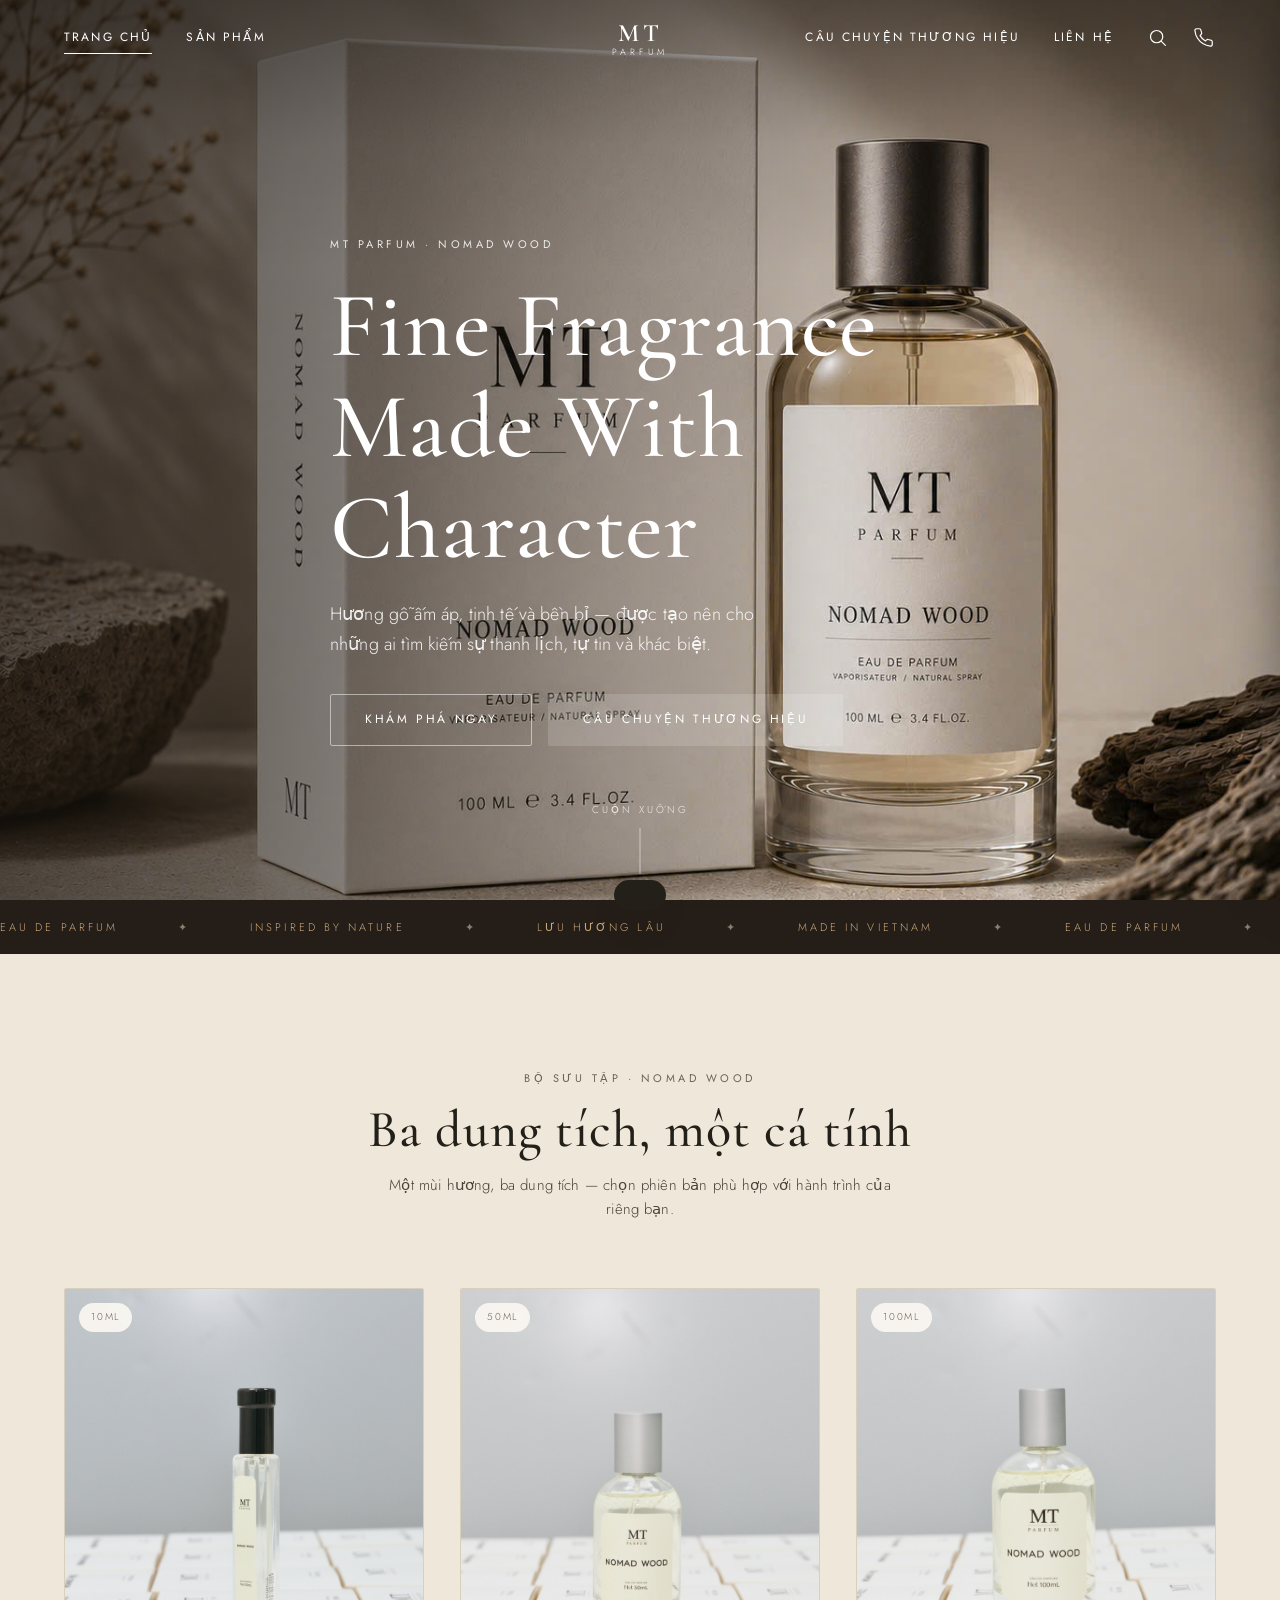
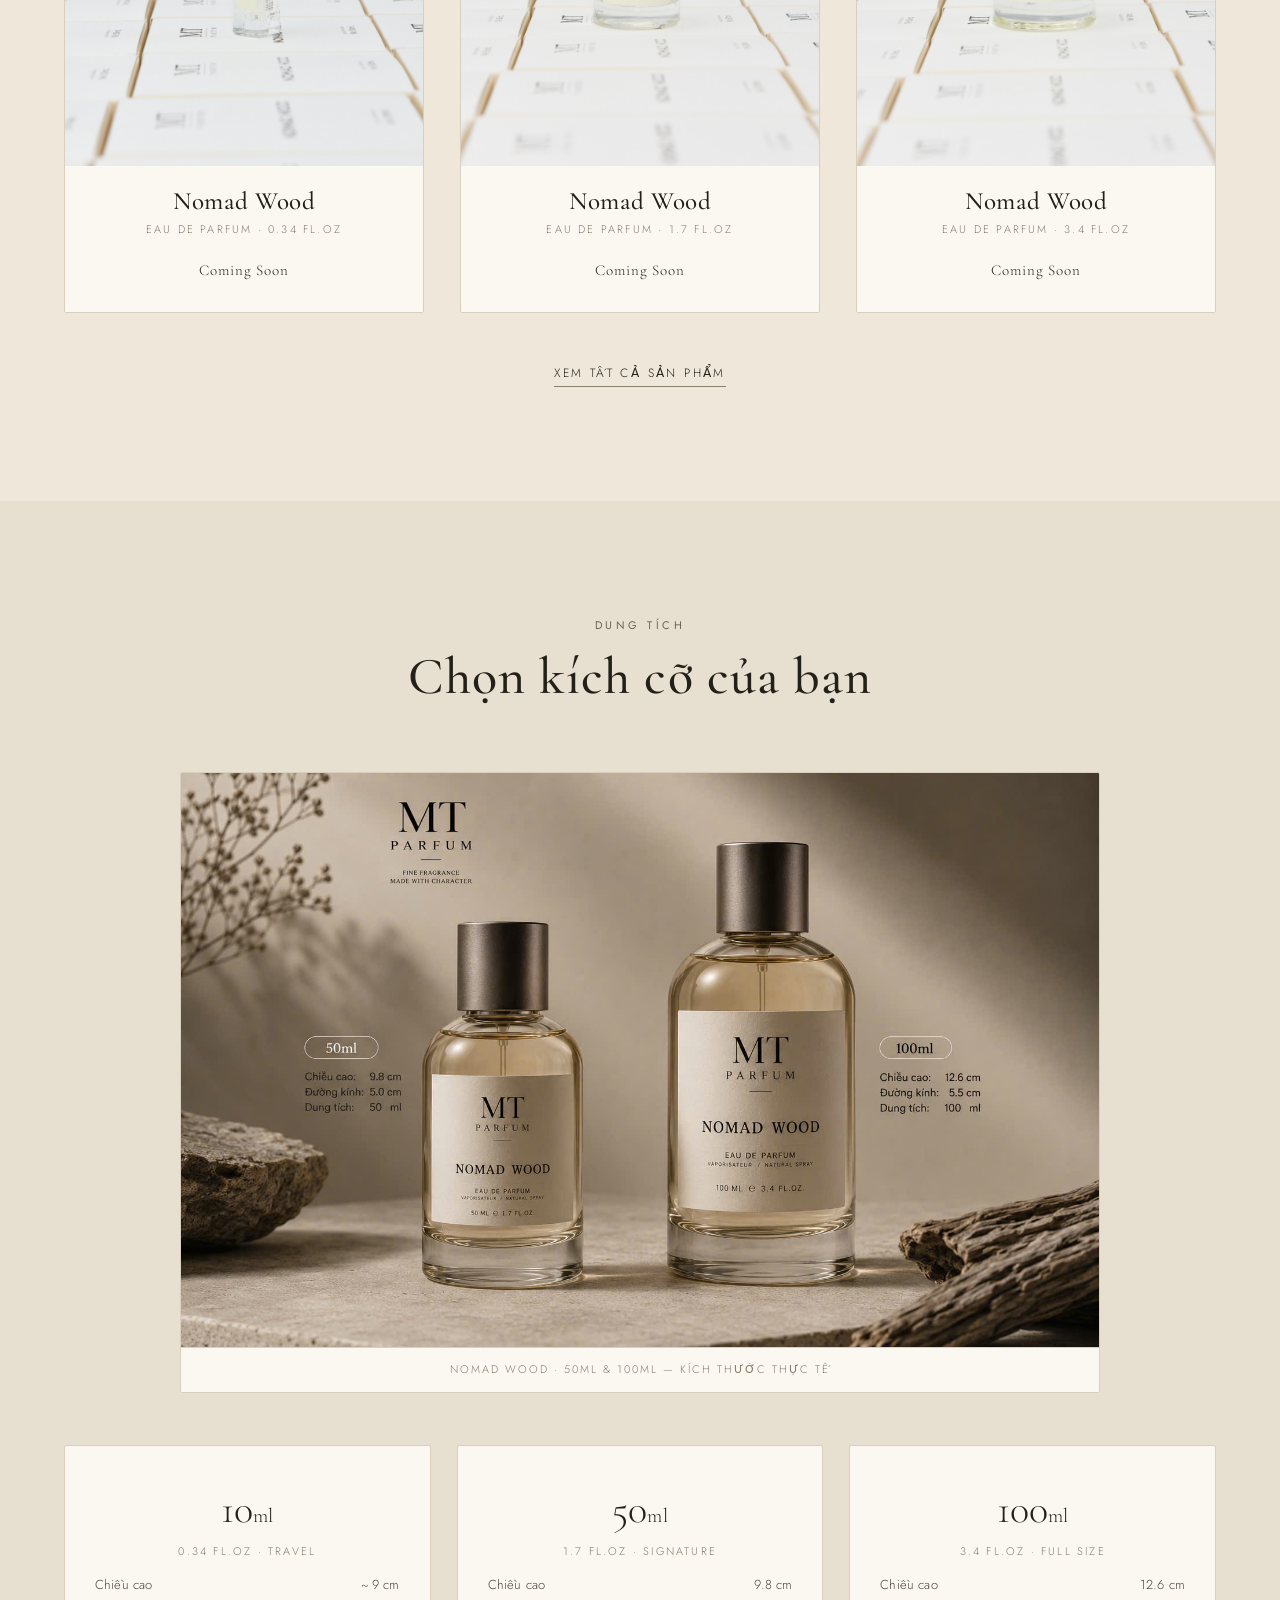
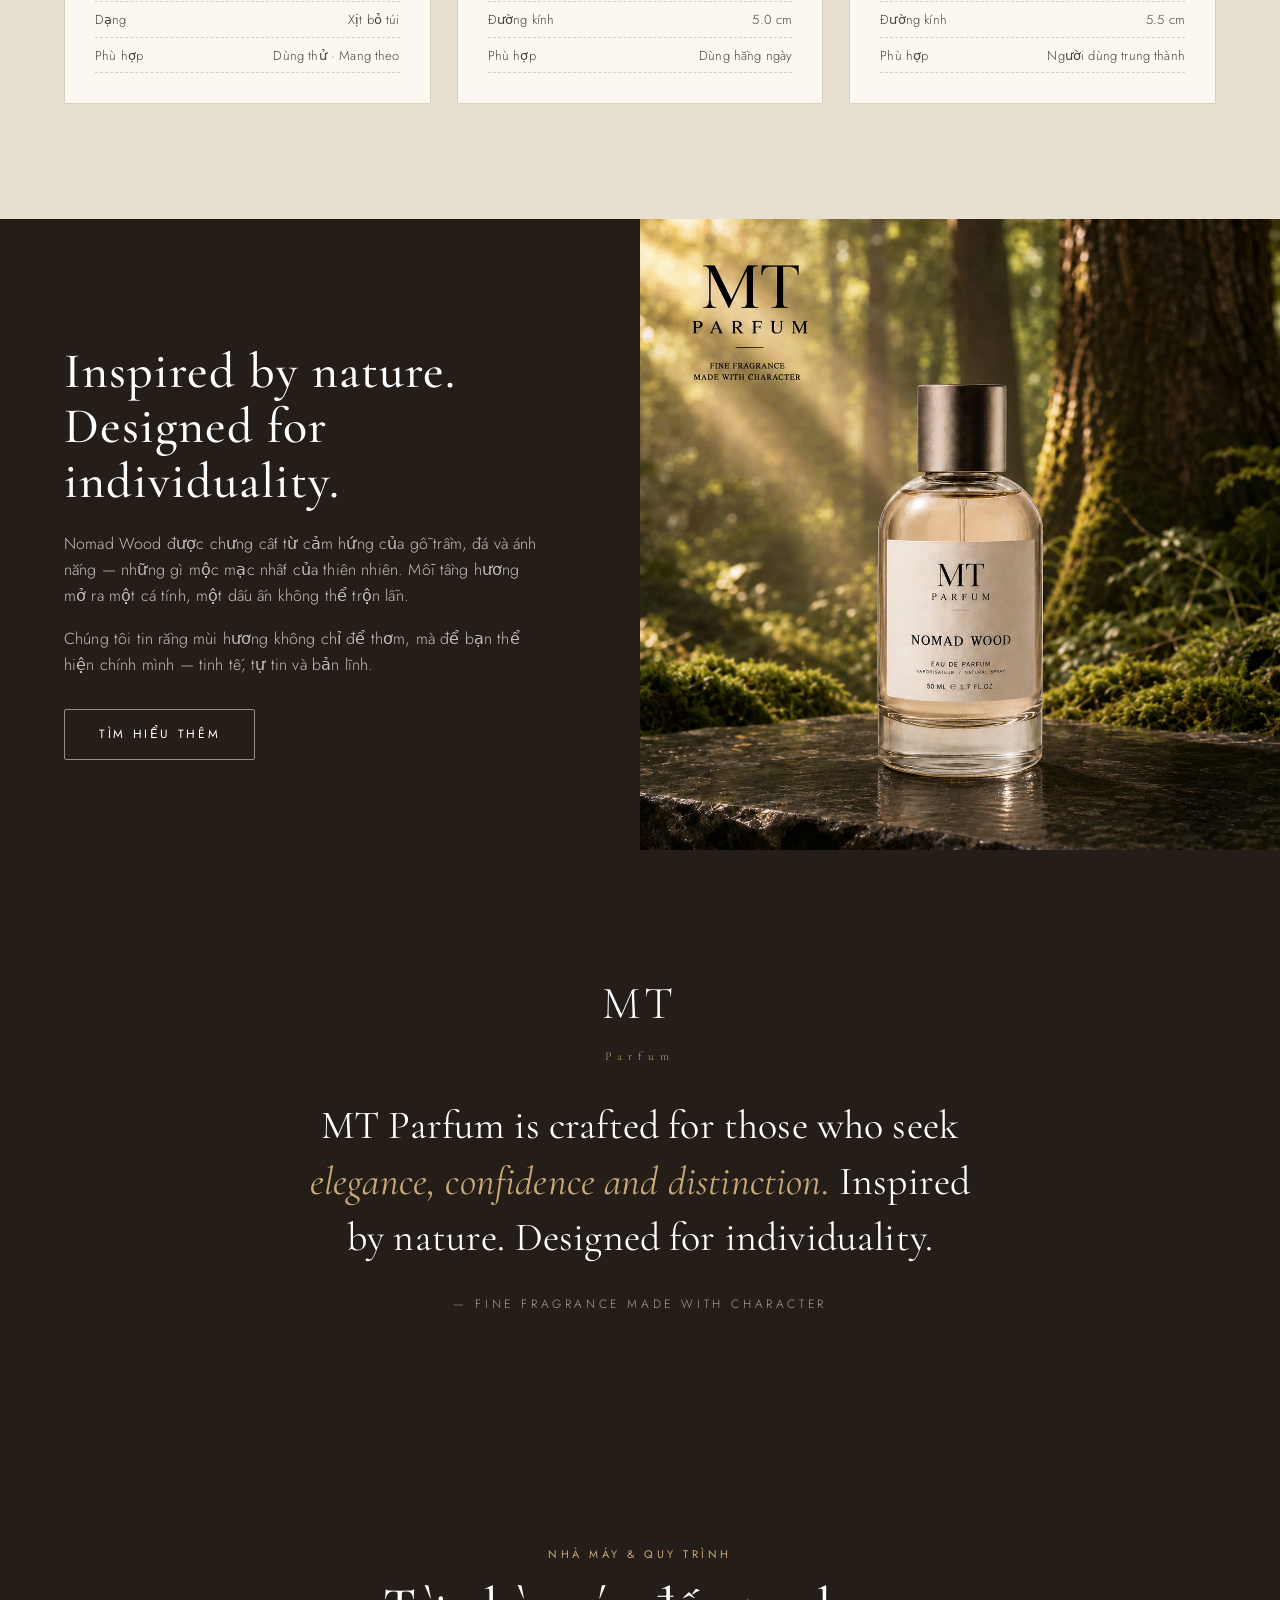
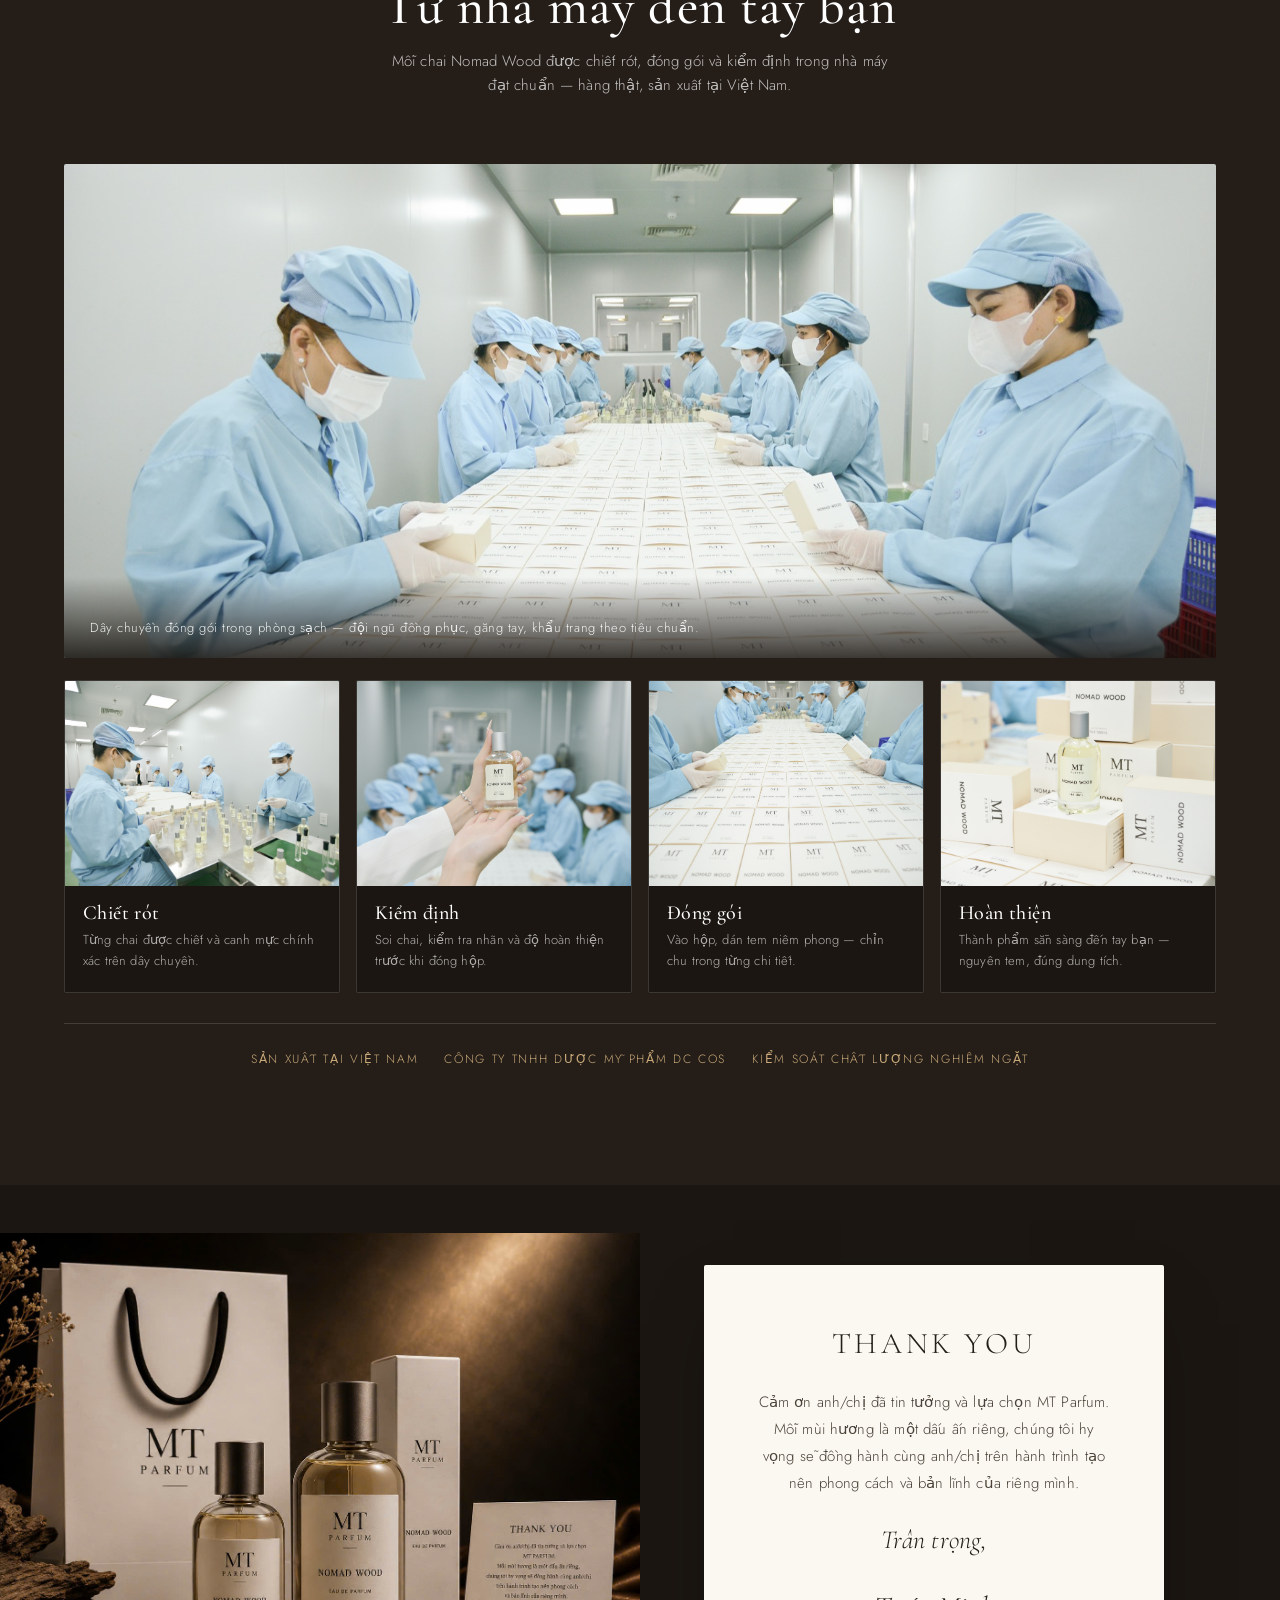
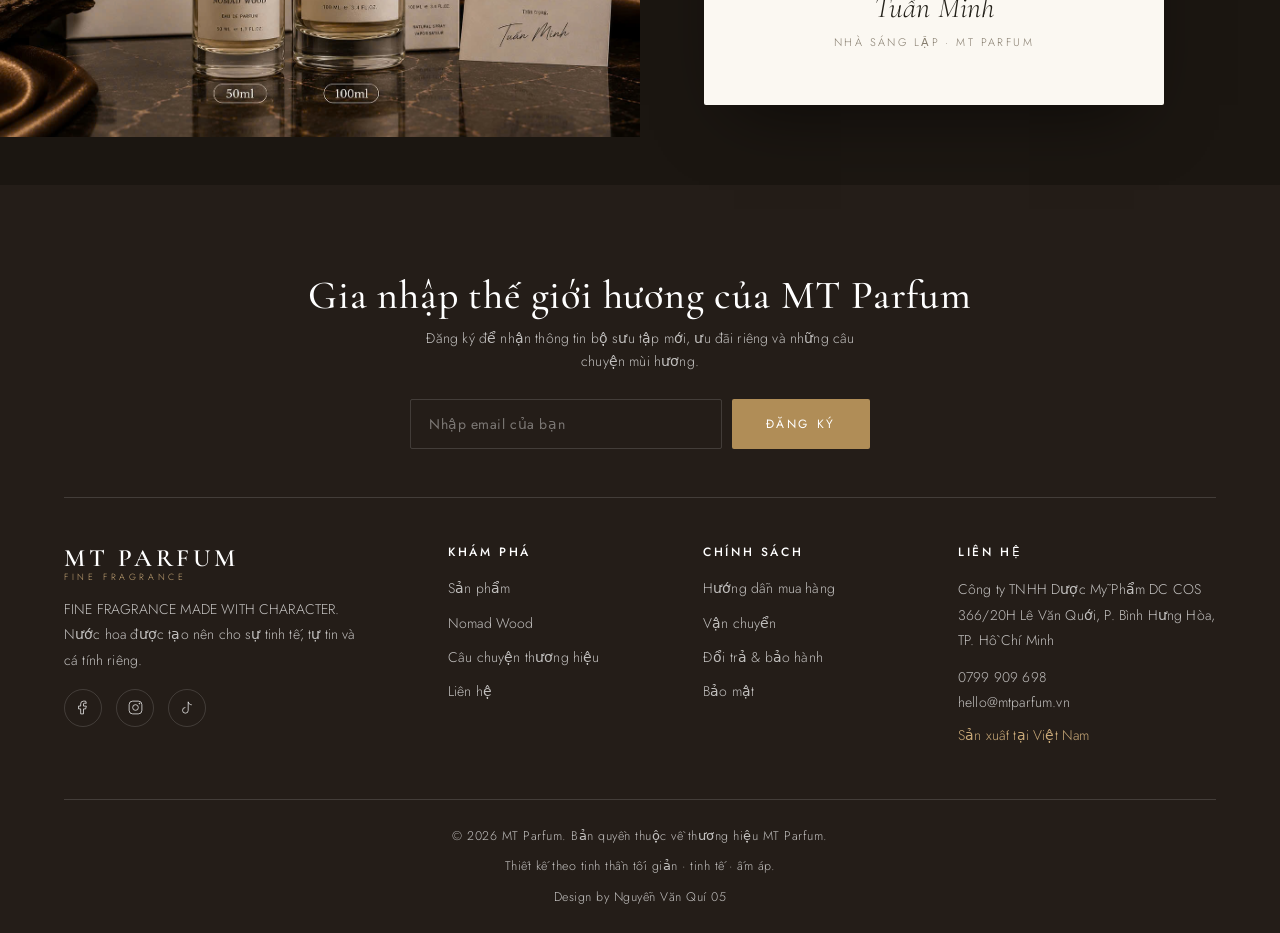
==== commit 535f9571: "Giá hiển thị 'Coming Soon' (sản phẩm sắp ra mắt), giữ ảnh chai 10/50/100ml - priceNote: 'Giá: Liên h" ====
--- a/index.html
+++ b/index.html
@@ -202,9 +202,9 @@
     </div>
   </section>
 
-  <script src="assets/js/data.js?v=20260921b"></script>
-  <script src="assets/js/site.js?v=20260921b"></script>
-  <script src="assets/js/catalog.js?v=20260921b"></script>
+  <script src="assets/js/data.js?v=20260921c"></script>
+  <script src="assets/js/site.js?v=20260921c"></script>
+  <script src="assets/js/catalog.js?v=20260921c"></script>
   <script>document.addEventListener("DOMContentLoaded", () => renderVariantCards("#homeGrid"));</script>
 </body>
 </html>
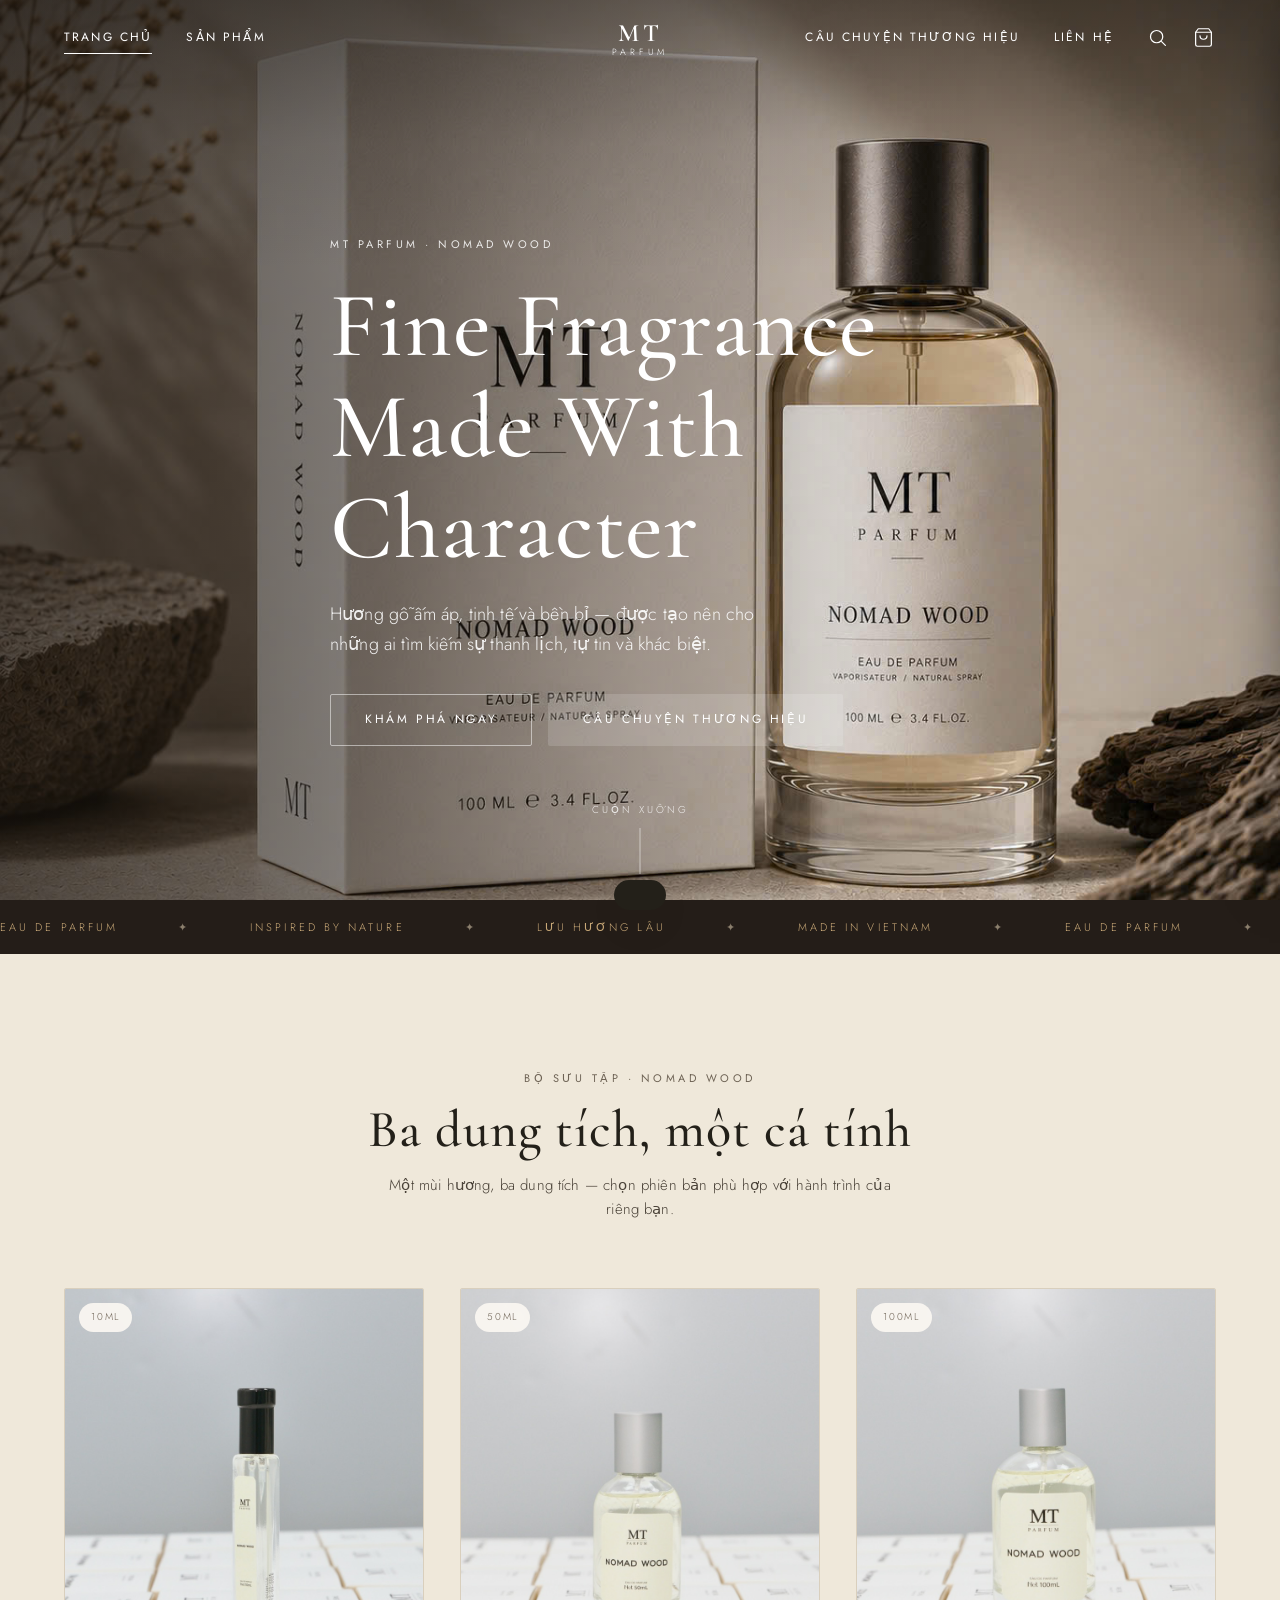
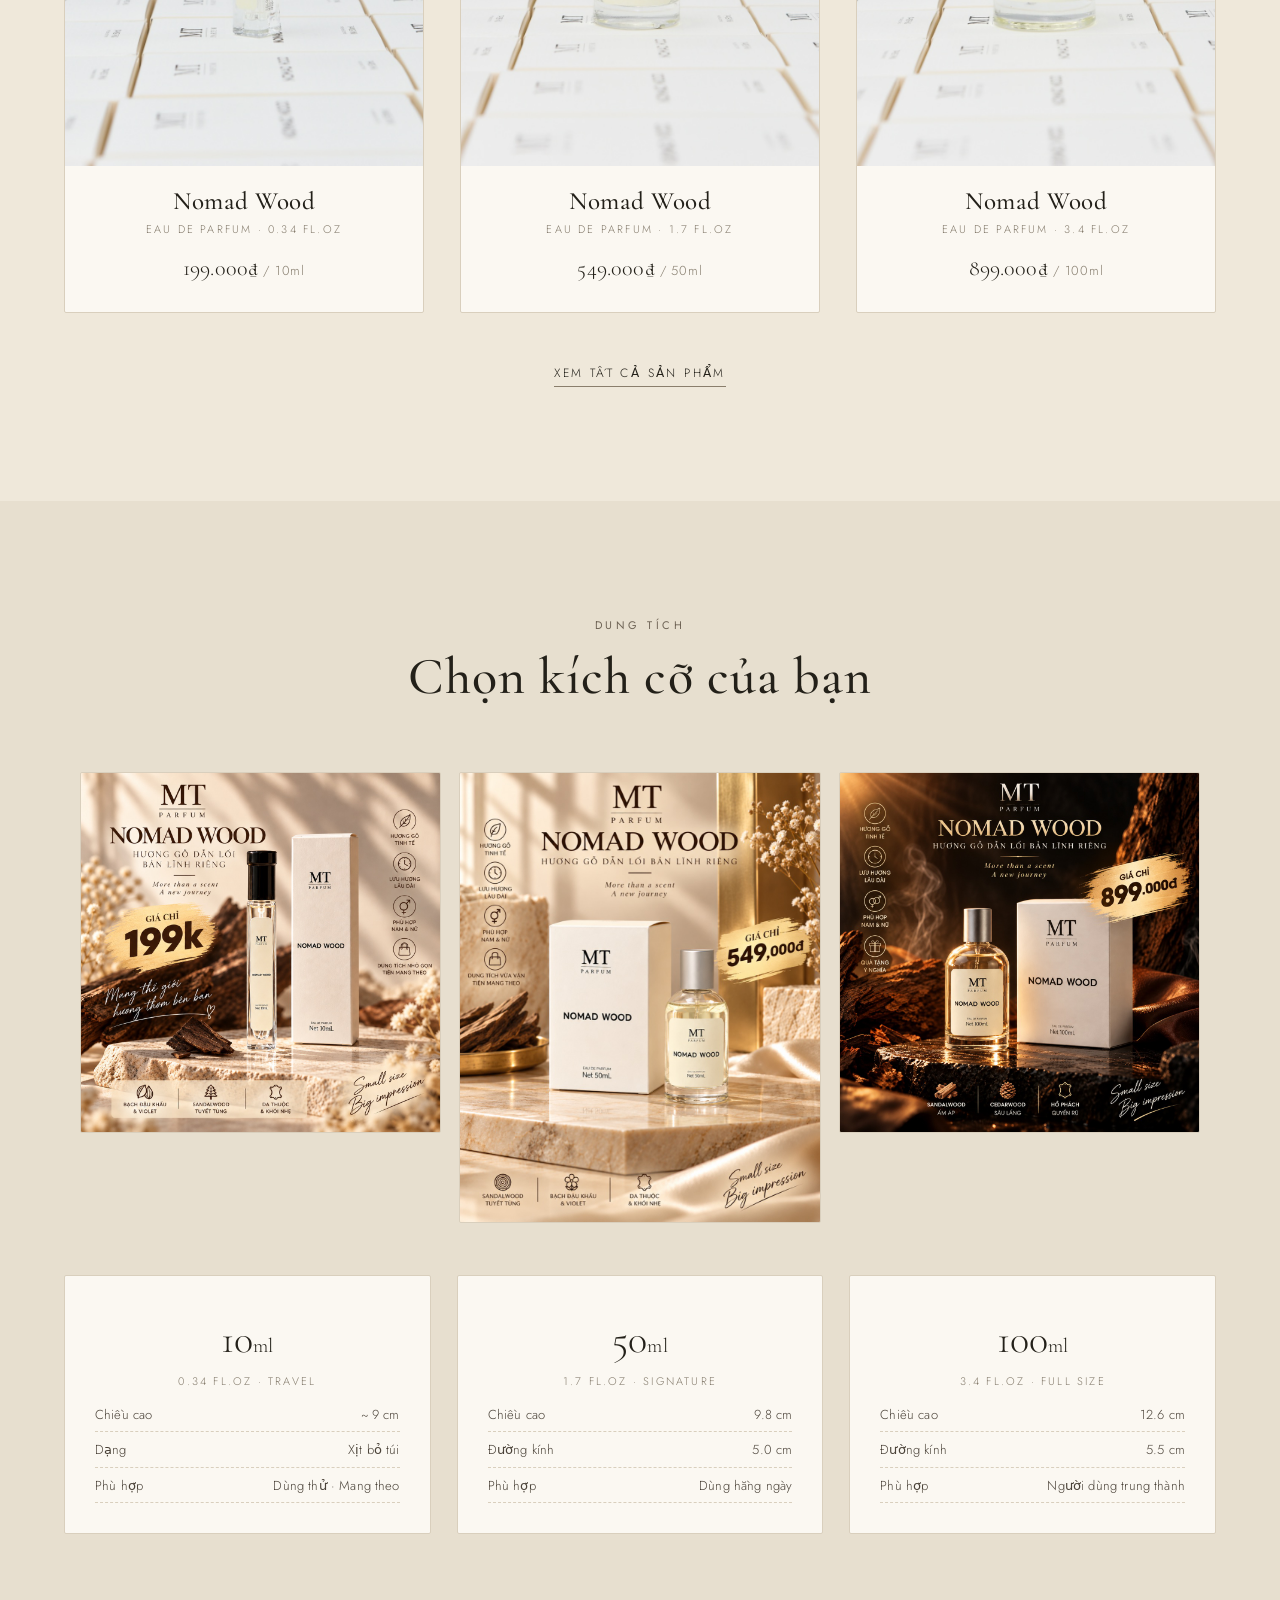
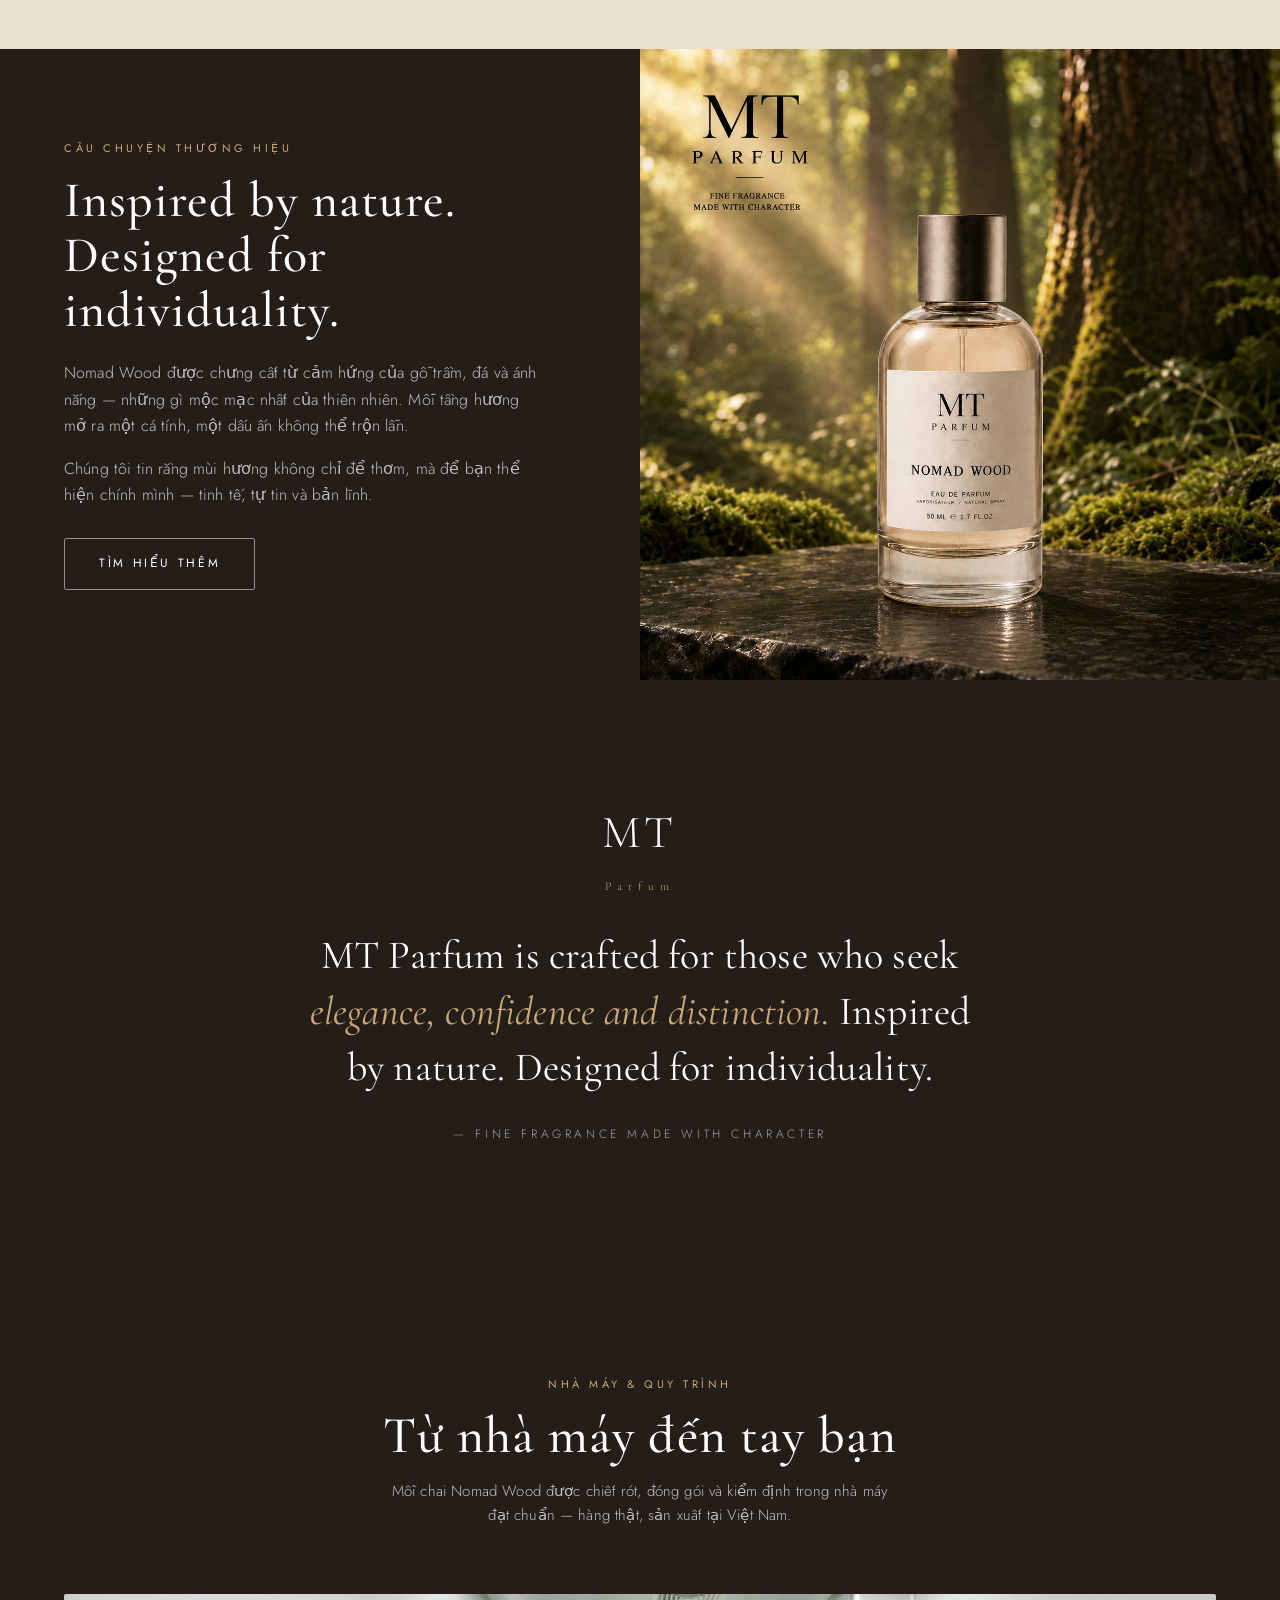
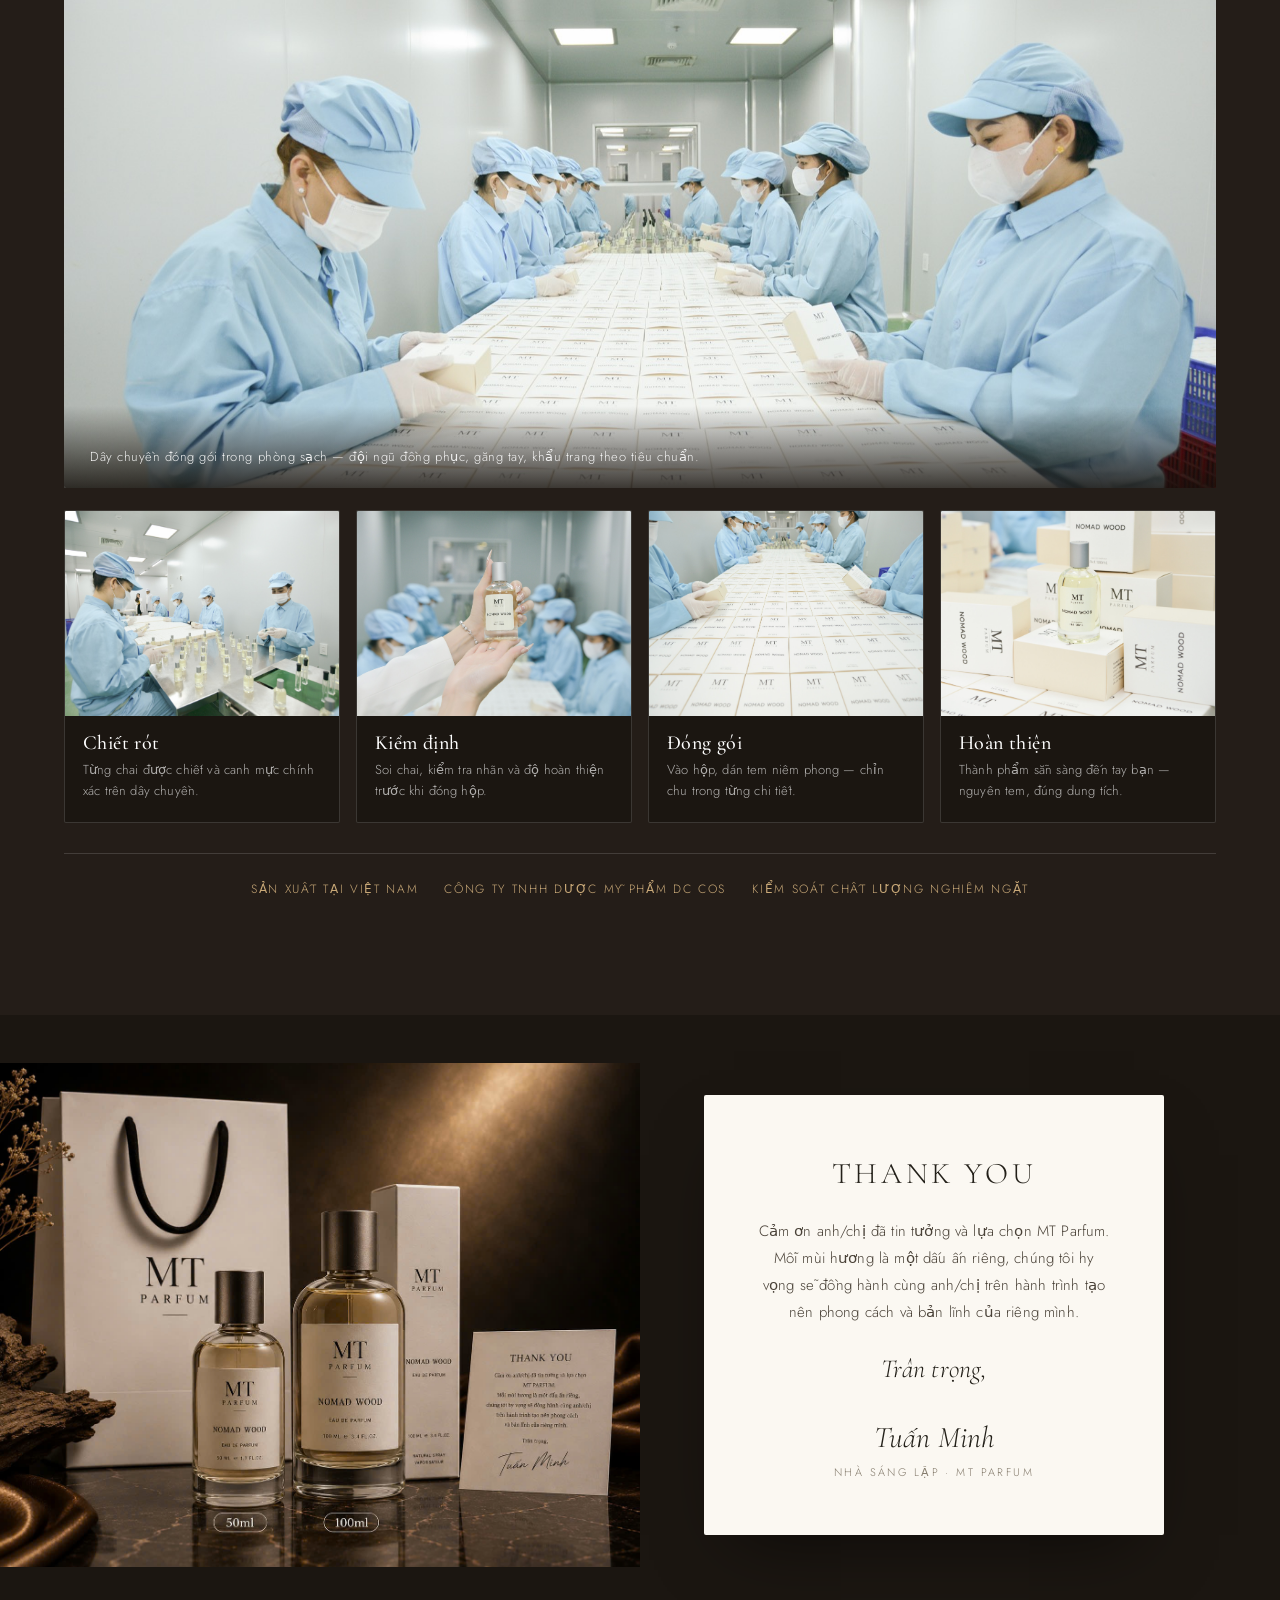
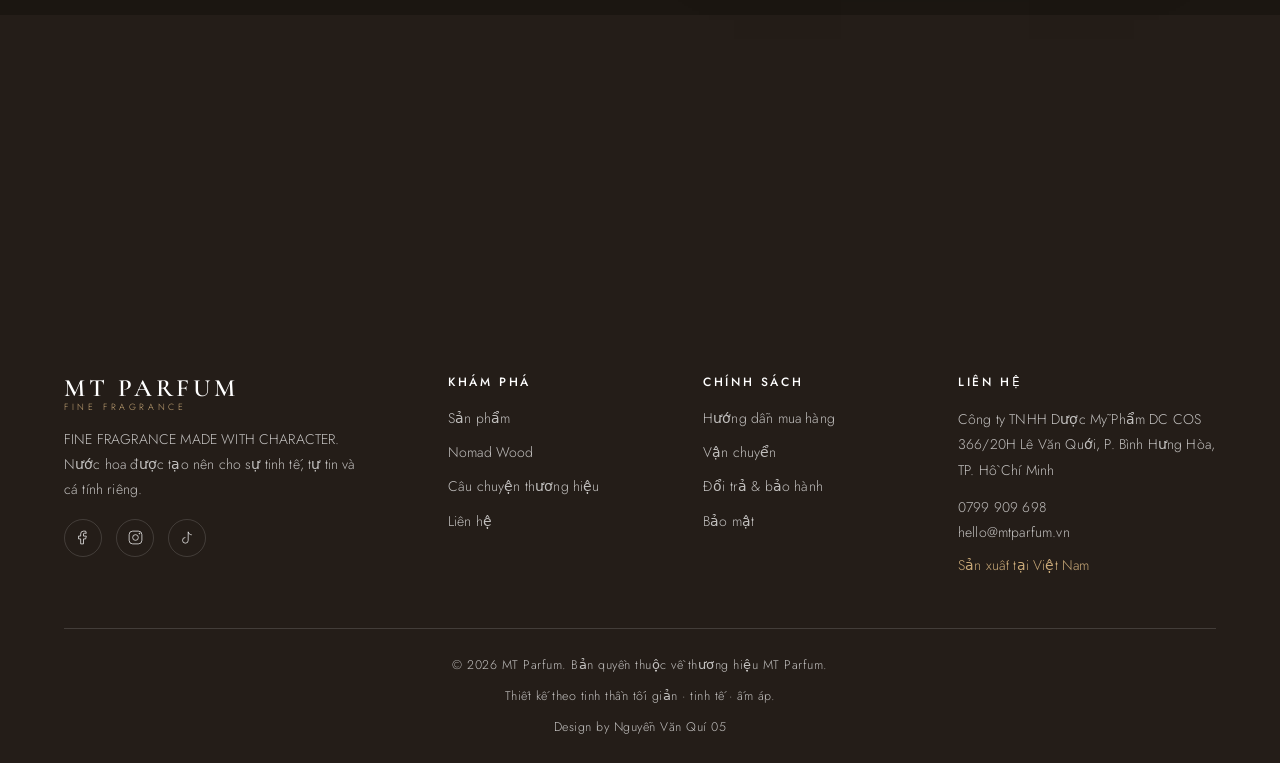
==== commit c62a2952: "Công bố GIÁ LẺ + poster mới: 10ml 199k / 50ml 549k / 100ml 899k - showPrice=true, giá lẻ niêm yết th" ====
--- a/index.html
+++ b/index.html
@@ -88,10 +88,11 @@
         <span class="eyebrow">Dung tích</span>
         <h2>Chọn kích cỡ của bạn</h2>
       </div>
-      <figure class="size-visual reveal">
-        <img src="assets/images/beige_duo_spec.jpg" alt="So sánh kích thước Nomad Wood 50ml và 100ml" loading="lazy">
-        <figcaption>Nomad Wood · 50ml &amp; 100ml — kích thước thực tế</figcaption>
-      </figure>
+      <div class="poster-grid reveal">
+        <a href="product.html?id=nomad-wood&size=10ml"><img src="assets/images/poster_10.jpg" alt="Nomad Wood 10ml — 199.000đ" loading="lazy"></a>
+        <a href="product.html?id=nomad-wood&size=50ml"><img src="assets/images/poster_50.jpg" alt="Nomad Wood 50ml — 549.000đ" loading="lazy"></a>
+        <a href="product.html?id=nomad-wood&size=100ml"><img src="assets/images/poster_100.jpg" alt="Nomad Wood 100ml — 899.000đ" loading="lazy"></a>
+      </div>
       <div class="specs">
         <div class="spec-card reveal">
           <div class="vol">10<span style="font-size:20px">ml</span></div>
@@ -202,9 +203,9 @@
     </div>
   </section>
 
-  <script src="assets/js/data.js?v=20260921c"></script>
-  <script src="assets/js/site.js?v=20260921c"></script>
-  <script src="assets/js/catalog.js?v=20260921c"></script>
+  <script src="assets/js/data.js?v=20260922a"></script>
+  <script src="assets/js/site.js?v=20260922a"></script>
+  <script src="assets/js/catalog.js?v=20260922a"></script>
   <script>document.addEventListener("DOMContentLoaded", () => renderVariantCards("#homeGrid"));</script>
 </body>
 </html>
--- a/assets/css/style.css
+++ b/assets/css/style.css
@@ -385,6 +385,13 @@
 /* =========================================================
    SIZE SPEC STRIP
    ========================================================= */
+/* Lưới poster sản phẩm (ảnh có giá + tầng hương) */
+.poster-grid { display: grid; grid-template-columns: 1fr; gap: 18px; align-items: start; max-width: 1120px; margin: 0 auto clamp(30px, 5vw, 52px); }
+@media (min-width: 760px) { .poster-grid { grid-template-columns: repeat(3, 1fr); } }
+.poster-grid a { display: block; border: 1px solid var(--line); border-radius: var(--radius); overflow: hidden; background: var(--paper); transition: box-shadow .5s var(--ease), transform .5s var(--ease); }
+.poster-grid a:hover { box-shadow: 0 24px 50px -30px rgba(35,25,15,.5); transform: translateY(-4px); }
+.poster-grid img { width: 100%; height: auto; display: block; }
+
 .size-visual {
   max-width: 920px; margin: 0 auto clamp(30px, 5vw, 52px);
   border: 1px solid var(--line); border-radius: var(--radius);
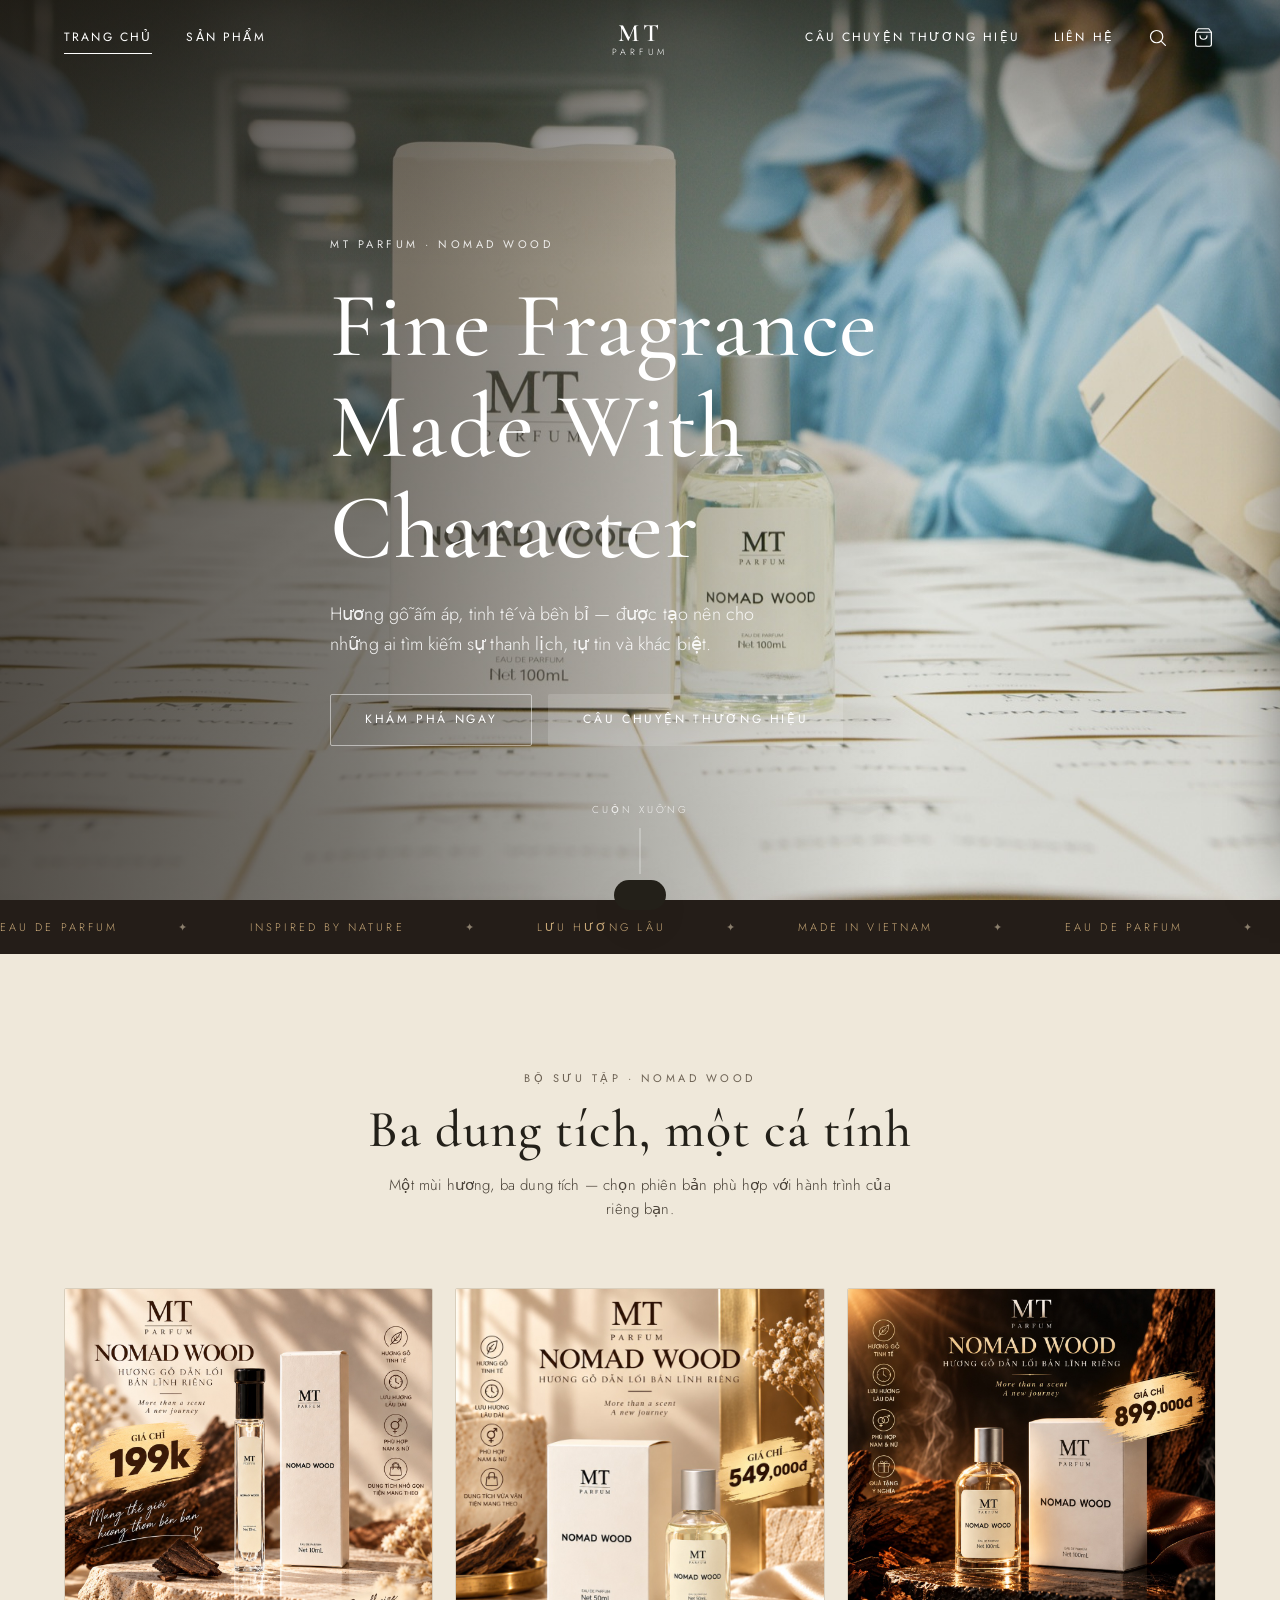
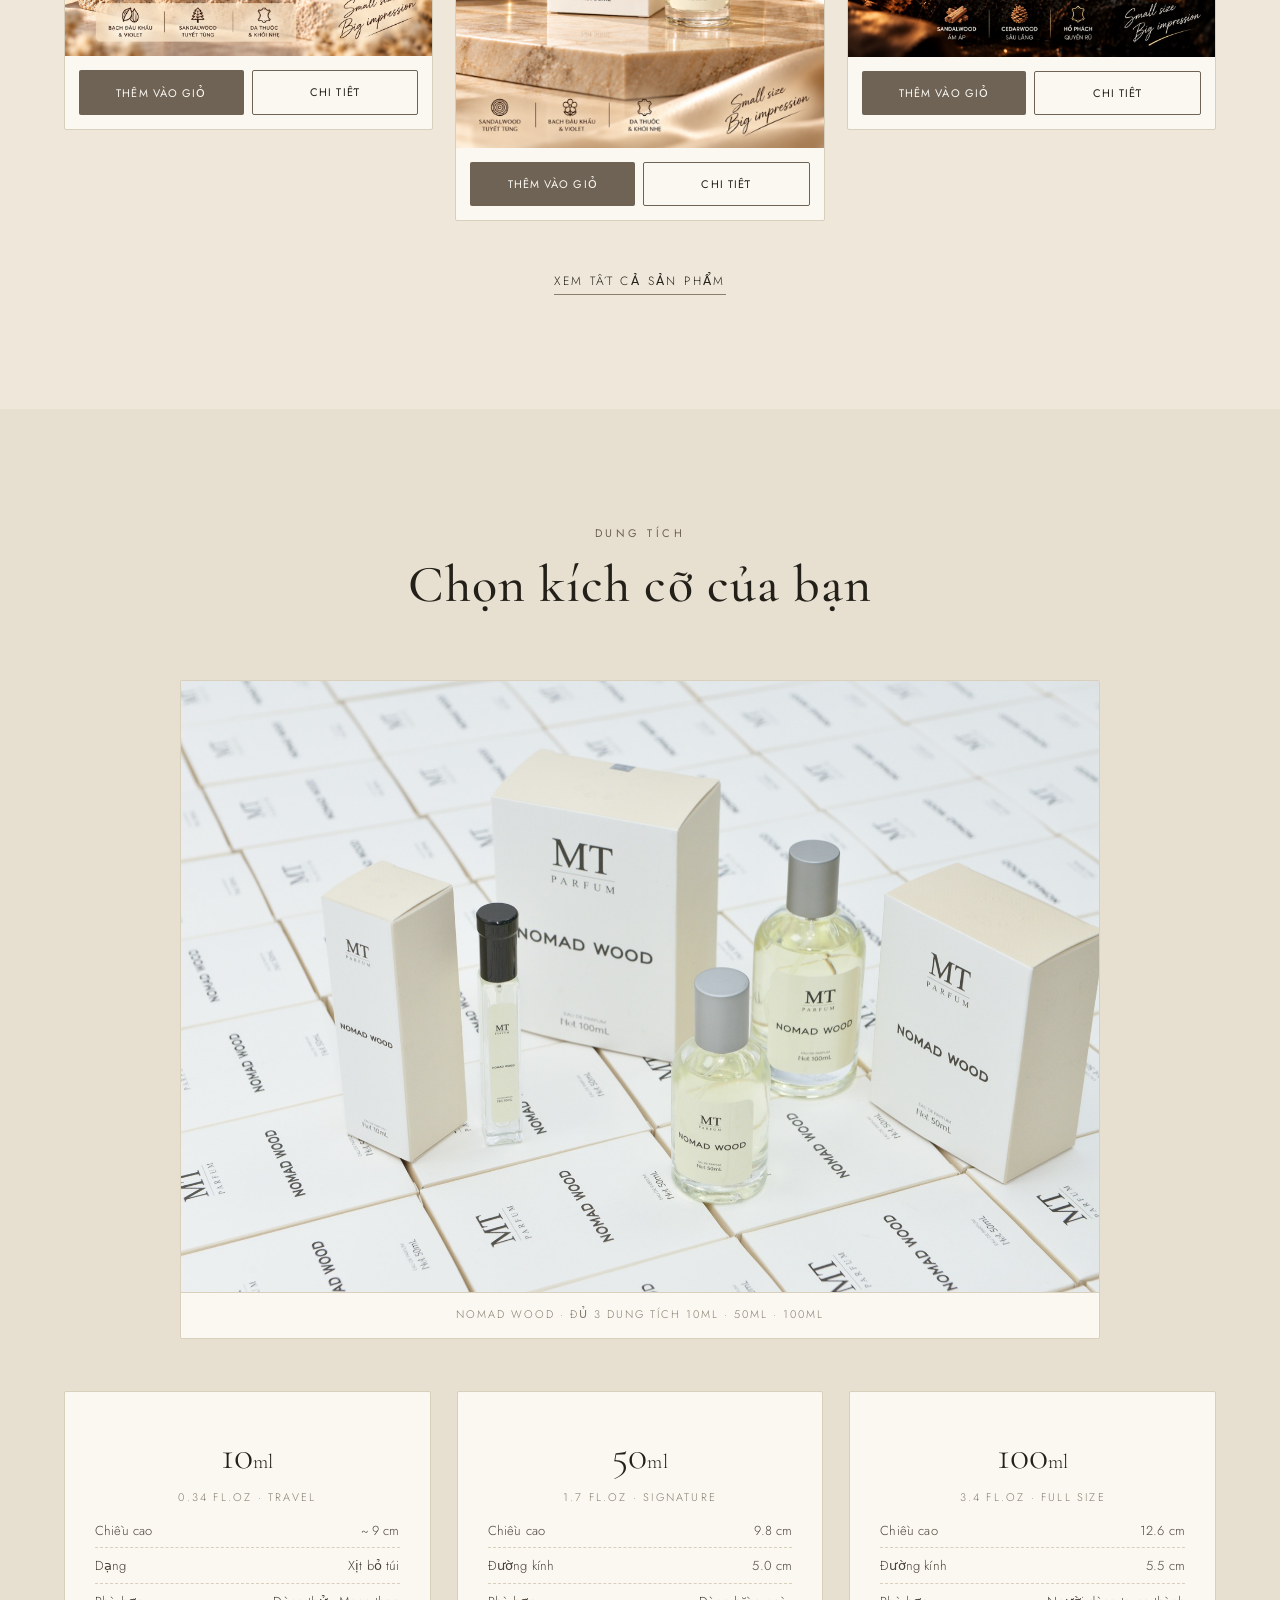
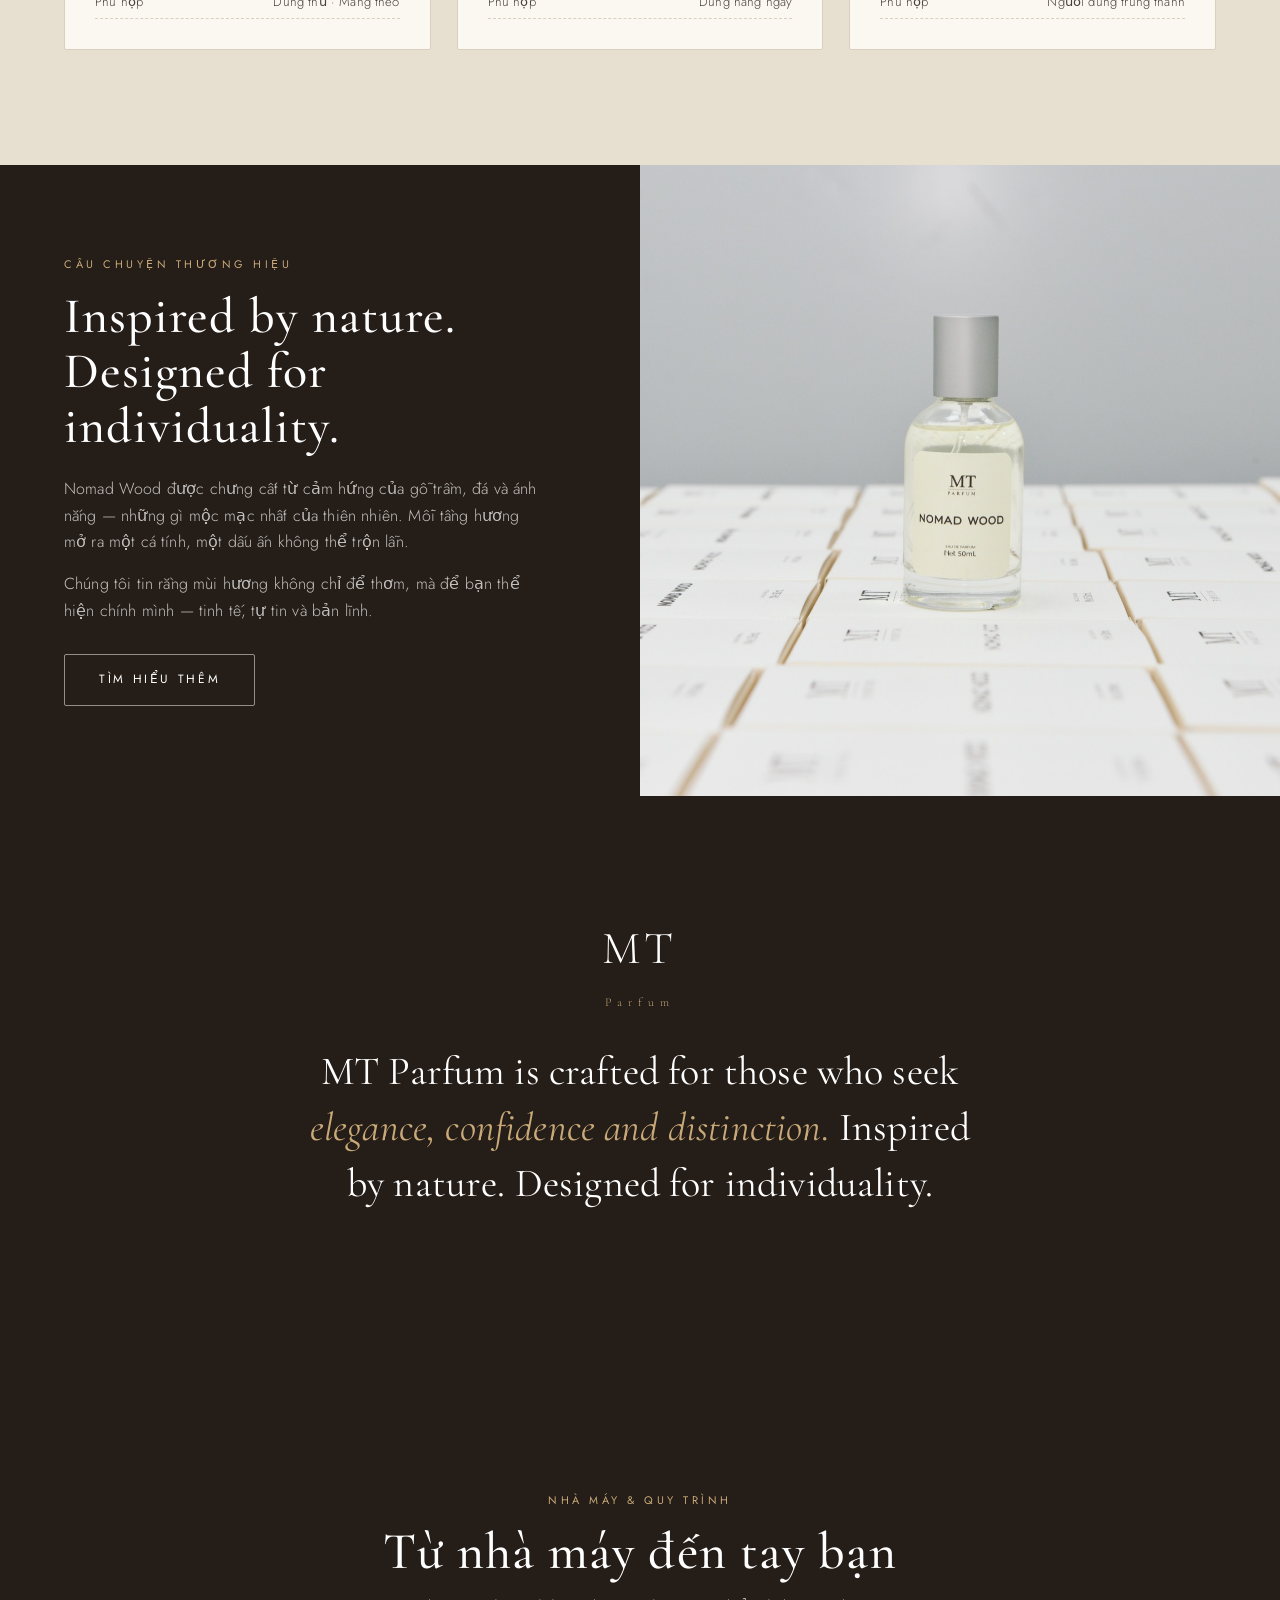
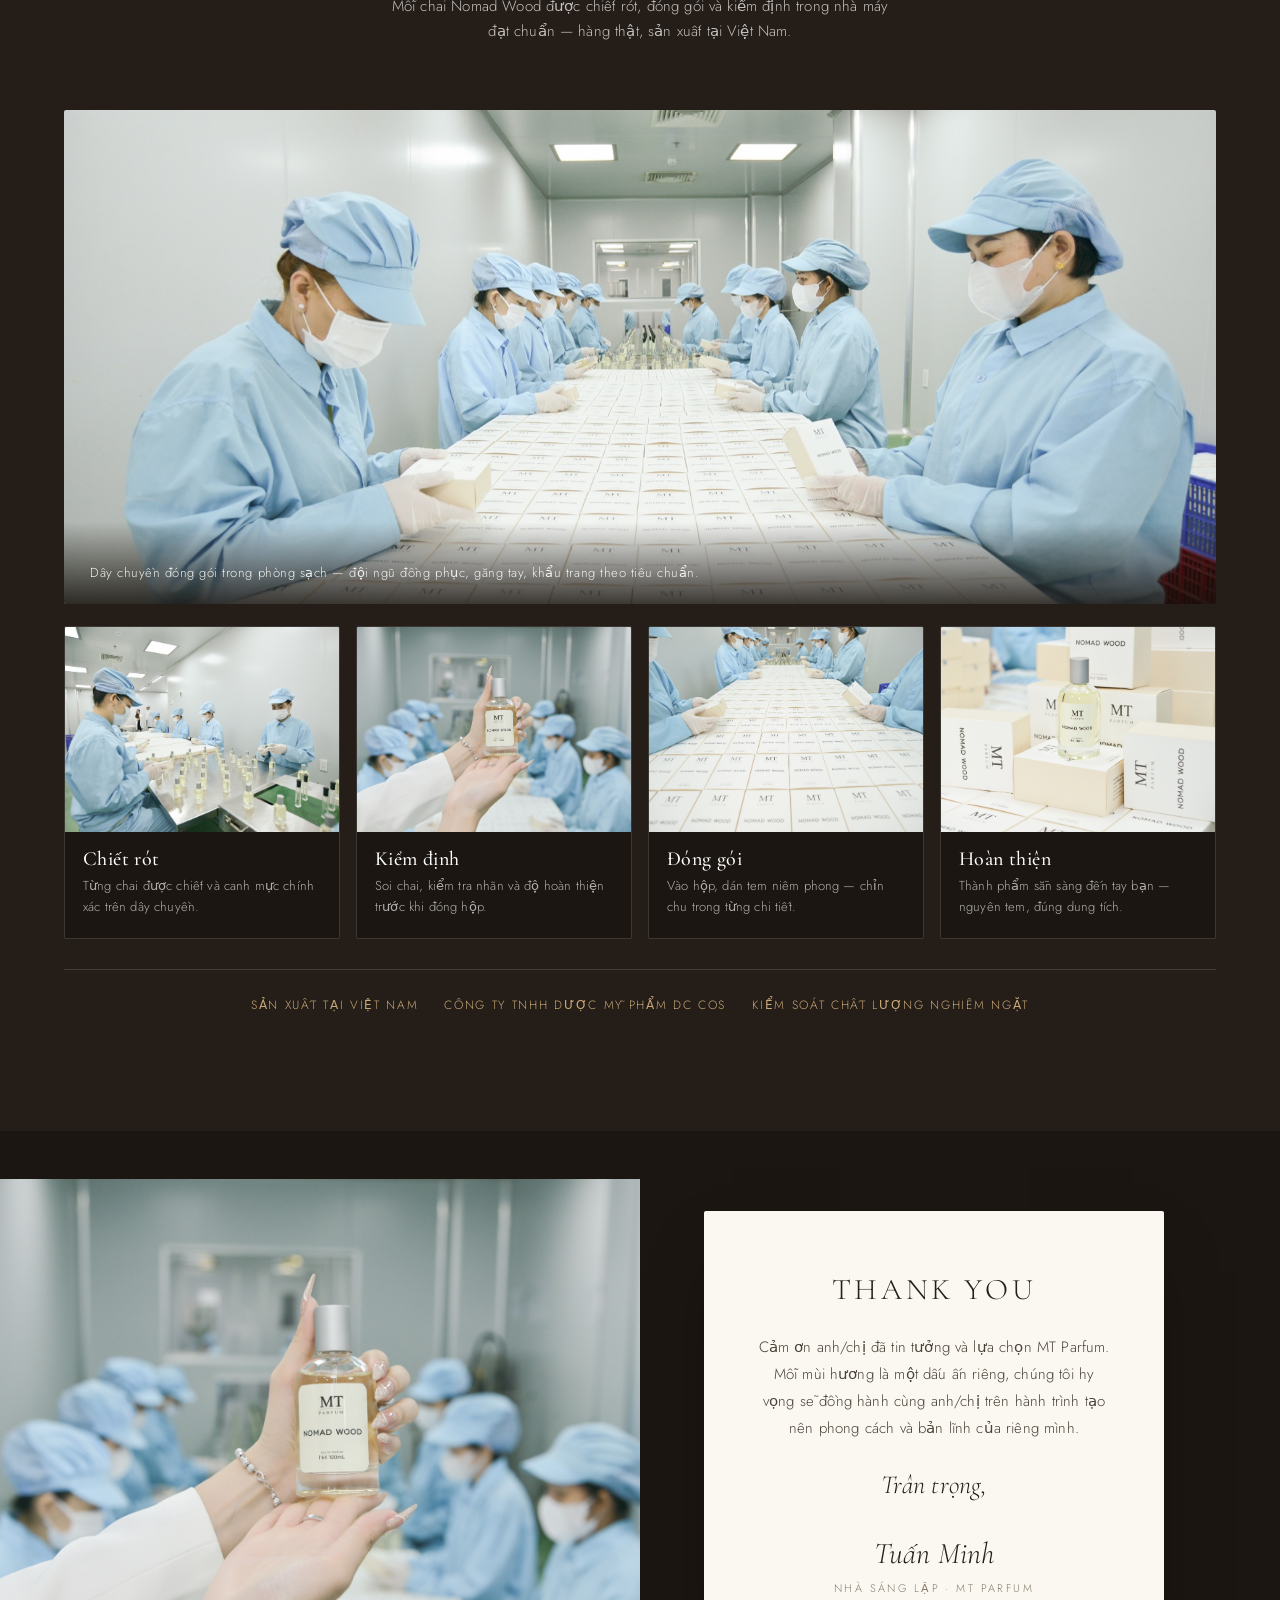
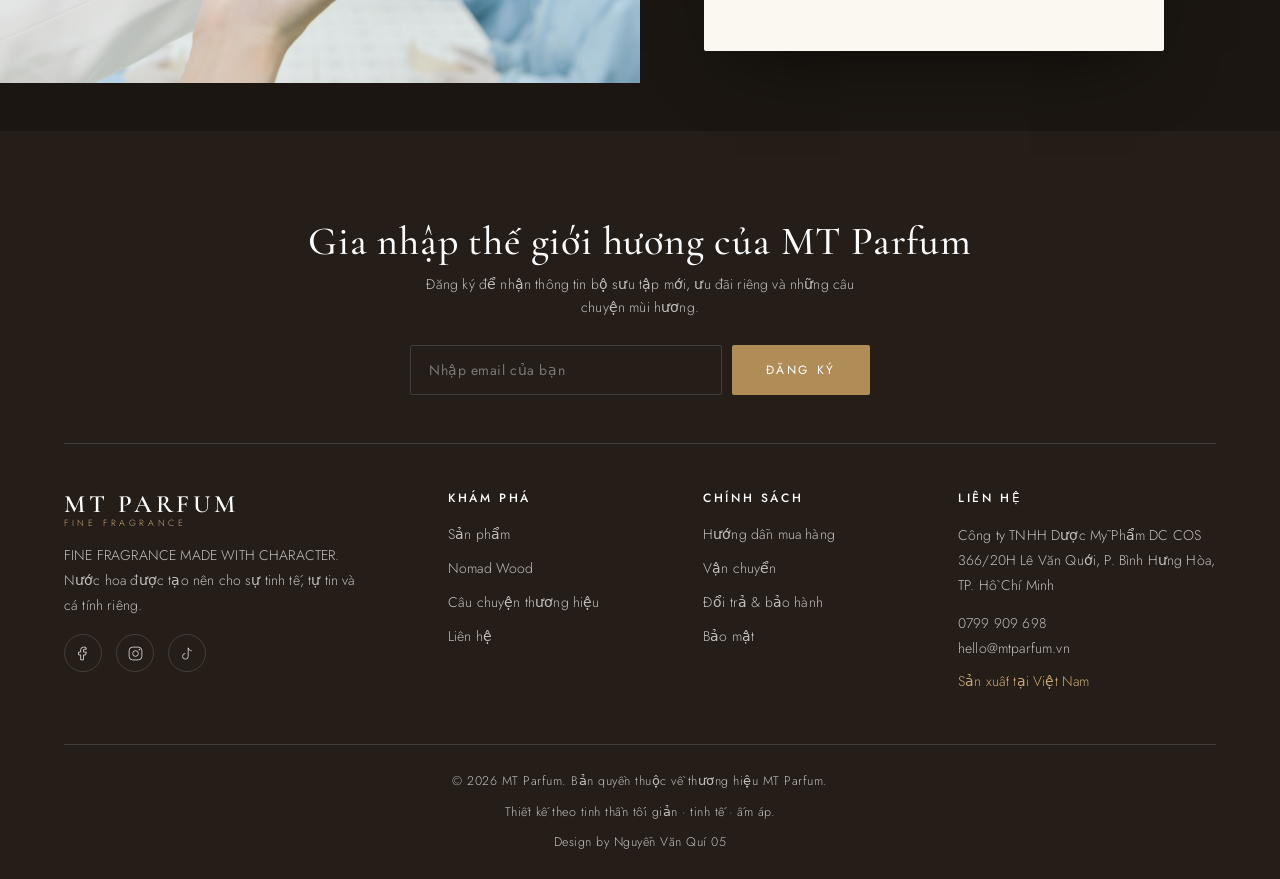
==== commit 77d00ac5: "Đồng bộ toàn ảnh THẬT + poster: bỏ 22 ảnh mockup cũ - Thay hero, brand story, thank you, 'Chọn kích " ====
--- a/index.html
+++ b/index.html
@@ -29,20 +29,7 @@
   <!-- HERO -->
   <section class="hero">
     <div class="hero__bg">
-      <img src="assets/images/beige_100_wide.jpg" alt="MT Parfum Nomad Wood Eau de Parfum">
-    </div>
-    <div class="hero__spray" aria-hidden="true">
-      <span class="flash"></span>
-      <span class="cloud"></span>
-      <span class="p" style="--sz:7px;--dx:-26px;--d:.02s"></span>
-      <span class="p" style="--sz:9px;--dx:-16px;--d:.07s"></span>
-      <span class="p" style="--sz:6px;--dx:-8px;--d:.11s"></span>
-      <span class="p" style="--sz:10px;--dx:0px;--d:0s"></span>
-      <span class="p" style="--sz:6px;--dx:8px;--d:.13s"></span>
-      <span class="p" style="--sz:9px;--dx:16px;--d:.05s"></span>
-      <span class="p" style="--sz:7px;--dx:26px;--d:.09s"></span>
-      <span class="p" style="--sz:8px;--dx:20px;--d:.15s"></span>
-      <span class="p" style="--sz:6px;--dx:-20px;--d:.16s"></span>
+      <img src="assets/images/that_sp_trongxuong.jpg" alt="MT Parfum Nomad Wood Eau de Parfum">
     </div>
     <div class="wrap">
       <div class="hero__content">
@@ -74,7 +61,7 @@
         <h2>Ba dung tích, một cá tính</h2>
         <p>Một mùi hương, ba dung tích — chọn phiên bản phù hợp với hành trình của riêng bạn.</p>
       </div>
-      <div class="grid-products" id="homeGrid"></div>
+      <div class="poster-grid" id="homeGrid"></div>
       <div class="center" style="margin-top:46px">
         <a href="products.html" class="link-underline">Xem tất cả sản phẩm</a>
       </div>
@@ -88,11 +75,10 @@
         <span class="eyebrow">Dung tích</span>
         <h2>Chọn kích cỡ của bạn</h2>
       </div>
-      <div class="poster-grid reveal">
-        <a href="product.html?id=nomad-wood&size=10ml"><img src="assets/images/poster_10.jpg" alt="Nomad Wood 10ml — 199.000đ" loading="lazy"></a>
-        <a href="product.html?id=nomad-wood&size=50ml"><img src="assets/images/poster_50.jpg" alt="Nomad Wood 50ml — 549.000đ" loading="lazy"></a>
-        <a href="product.html?id=nomad-wood&size=100ml"><img src="assets/images/poster_100.jpg" alt="Nomad Wood 100ml — 899.000đ" loading="lazy"></a>
-      </div>
+      <figure class="size-visual reveal">
+        <img src="assets/images/that_bo_dayodu.jpg" alt="Bộ Nomad Wood 10ml, 50ml, 100ml" loading="lazy">
+        <figcaption>Nomad Wood · đủ 3 dung tích 10ml · 50ml · 100ml</figcaption>
+      </figure>
       <div class="specs">
         <div class="spec-card reveal">
           <div class="vol">10<span style="font-size:20px">ml</span></div>
@@ -127,7 +113,7 @@
 
   <!-- BRAND STORY SPLIT -->
   <section class="split split--rev">
-    <div class="split__media reveal"><img src="assets/images/forest_50_bottle.jpg" alt="Nomad Wood — inspired by nature"></div>
+    <div class="split__media reveal"><img src="assets/images/that_chai_sach.jpg" alt="Nomad Wood — inspired by nature"></div>
     <div class="split__body on-dark">
       <span class="eyebrow reveal">Câu chuyện thương hiệu</span>
       <h2 class="reveal d1">Inspired by nature.<br>Designed for individuality.</h2>
@@ -190,7 +176,7 @@
   <!-- THANK YOU -->
   <section class="thanks">
     <div class="thanks__grid">
-      <div class="thanks__img reveal"><img src="assets/images/dark_thankyou_50100.jpg" alt="MT Parfum — thiệp cảm ơn"></div>
+      <div class="thanks__img reveal"><img src="assets/images/that_kiemdinh_tay.jpg" alt="MT Parfum — trân trọng cảm ơn"></div>
       <div class="thanks__note">
         <div class="thanks__card reveal d1">
           <div class="ty">THANK YOU</div>
@@ -203,9 +189,9 @@
     </div>
   </section>
 
-  <script src="assets/js/data.js?v=20260922a"></script>
-  <script src="assets/js/site.js?v=20260922a"></script>
-  <script src="assets/js/catalog.js?v=20260922a"></script>
-  <script>document.addEventListener("DOMContentLoaded", () => renderVariantCards("#homeGrid"));</script>
+  <script src="assets/js/data.js?v=20260922c"></script>
+  <script src="assets/js/site.js?v=20260922c"></script>
+  <script src="assets/js/catalog.js?v=20260922c"></script>
+  <script>document.addEventListener("DOMContentLoaded", () => renderPosterGrid("#homeGrid"));</script>
 </body>
 </html>
--- a/assets/css/style.css
+++ b/assets/css/style.css
@@ -386,11 +386,15 @@
    SIZE SPEC STRIP
    ========================================================= */
 /* Lưới poster sản phẩm (ảnh có giá + tầng hương) */
-.poster-grid { display: grid; grid-template-columns: 1fr; gap: 18px; align-items: start; max-width: 1120px; margin: 0 auto clamp(30px, 5vw, 52px); }
+.poster-grid { display: grid; grid-template-columns: 1fr; gap: 22px; align-items: start; }
 @media (min-width: 760px) { .poster-grid { grid-template-columns: repeat(3, 1fr); } }
-.poster-grid a { display: block; border: 1px solid var(--line); border-radius: var(--radius); overflow: hidden; background: var(--paper); transition: box-shadow .5s var(--ease), transform .5s var(--ease); }
-.poster-grid a:hover { box-shadow: 0 24px 50px -30px rgba(35,25,15,.5); transform: translateY(-4px); }
-.poster-grid img { width: 100%; height: auto; display: block; }
+.poster-item { border: 1px solid var(--line); border-radius: var(--radius); overflow: hidden; background: var(--paper); transition: box-shadow .5s var(--ease), transform .5s var(--ease); display: flex; flex-direction: column; }
+.poster-item:hover { box-shadow: 0 24px 50px -30px rgba(35,25,15,.5); transform: translateY(-4px); }
+.poster-item .ph { display: block; overflow: hidden; }
+.poster-item .ph img { width: 100%; height: auto; display: block; transition: transform 1s var(--ease); }
+.poster-item:hover .ph img { transform: scale(1.04); }
+.poster-item .poster-actions { display: flex; gap: 8px; padding: 14px; margin-top: auto; }
+.poster-item .poster-actions .btn { flex: 1; padding: 12px 8px; font-size: 11px; letter-spacing: .1em; }
 
 .size-visual {
   max-width: 920px; margin: 0 auto clamp(30px, 5vw, 52px);
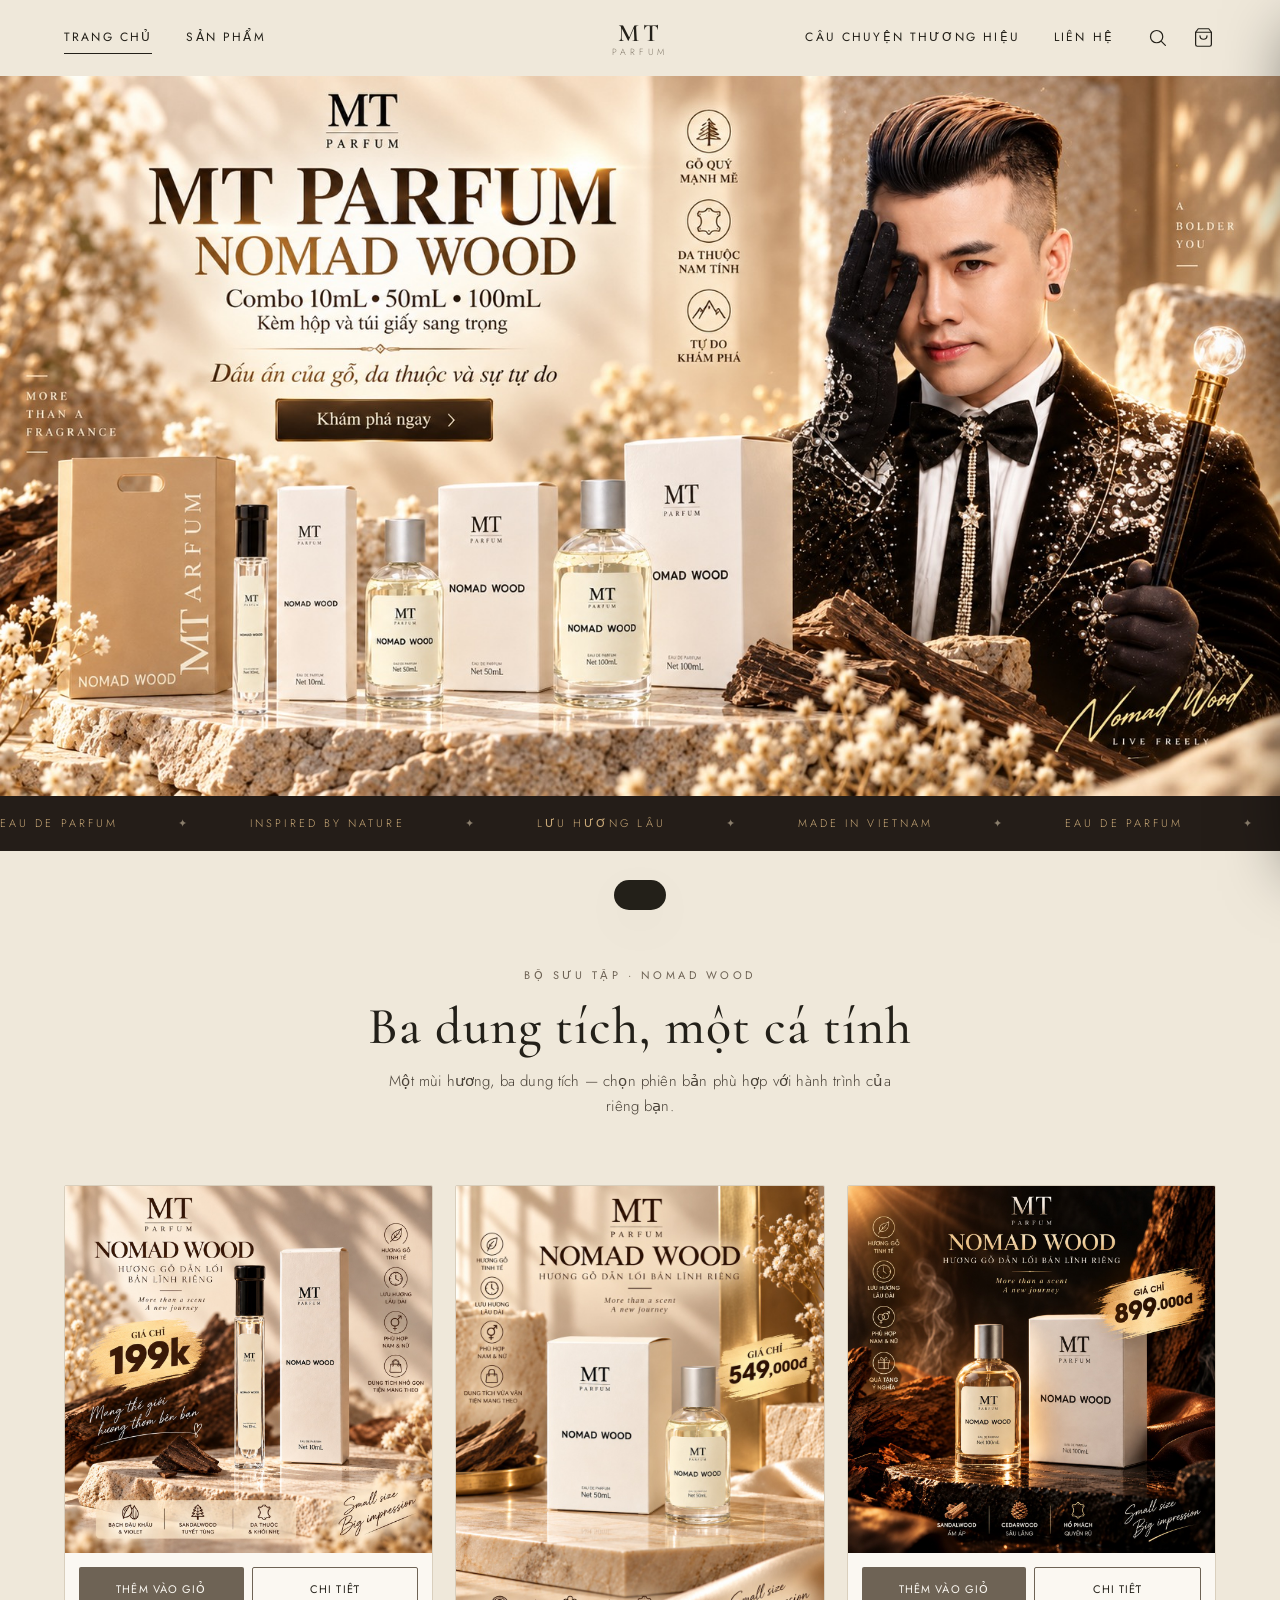
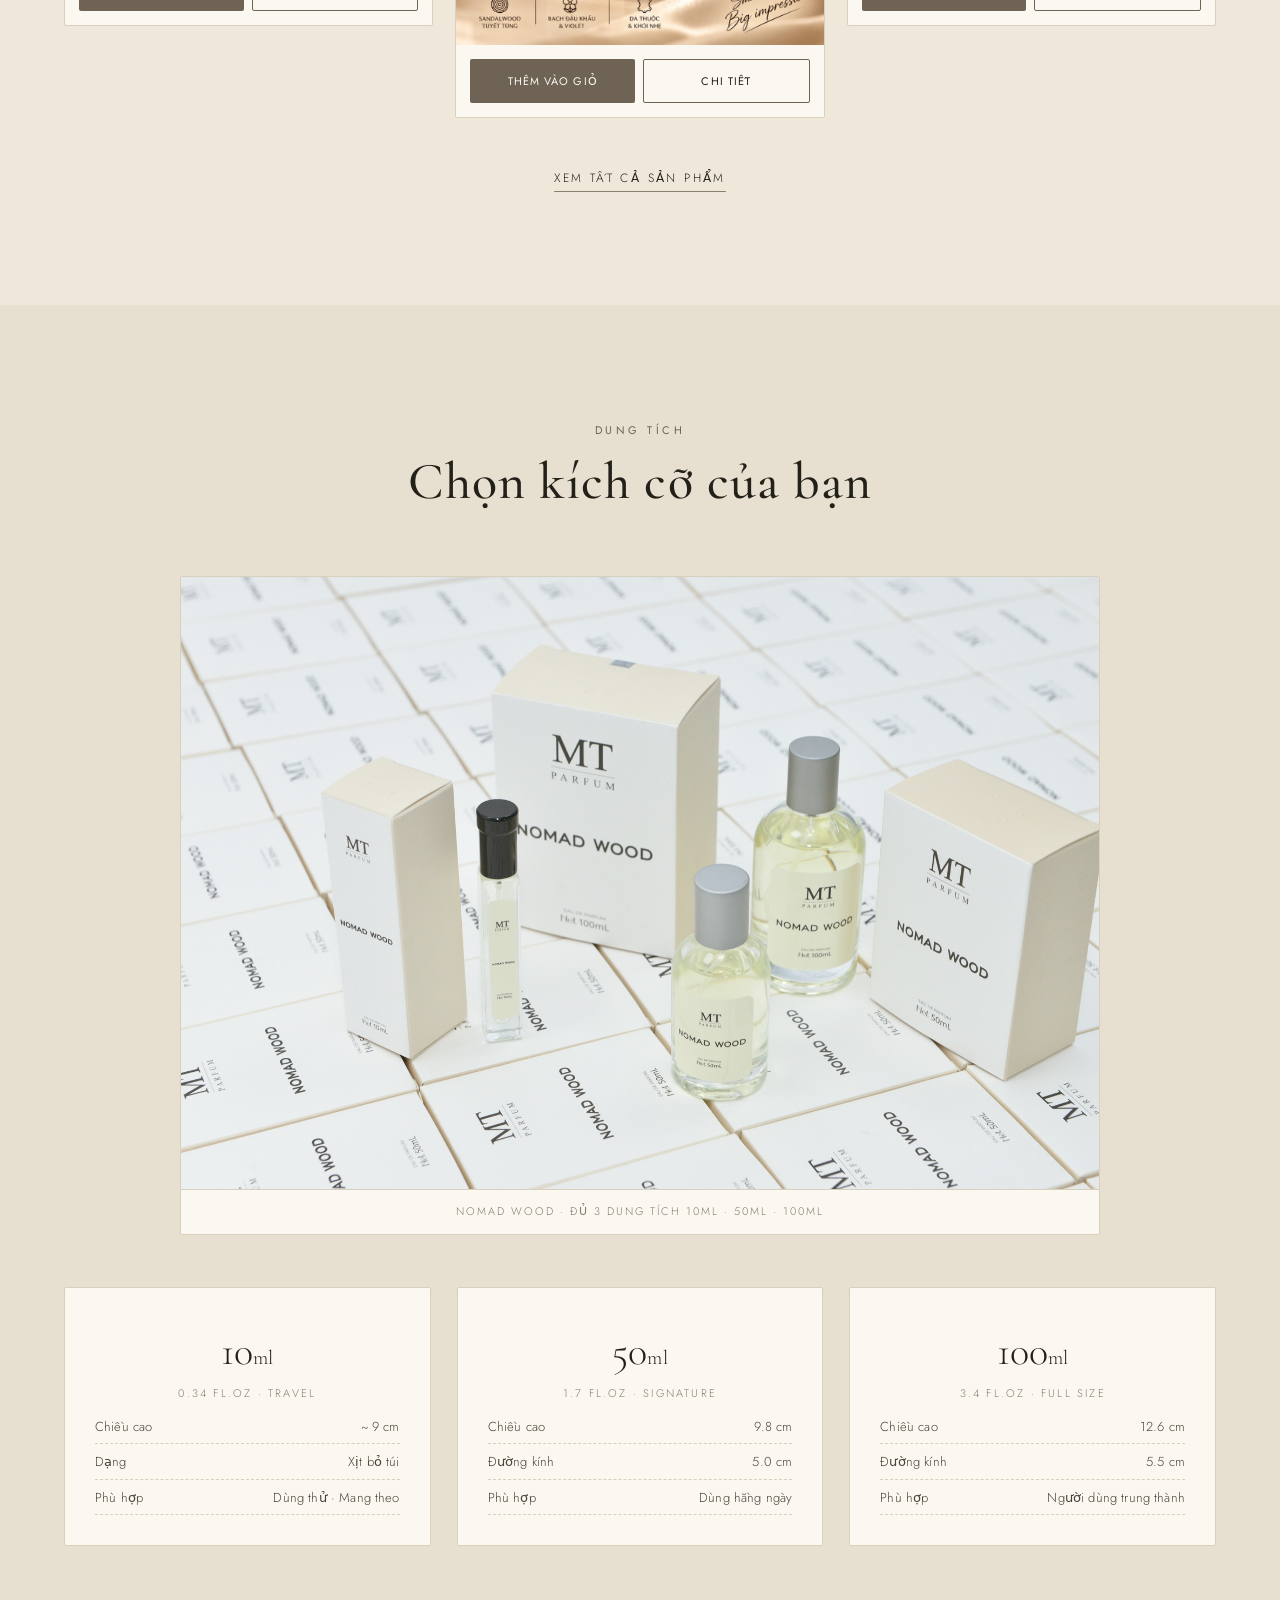
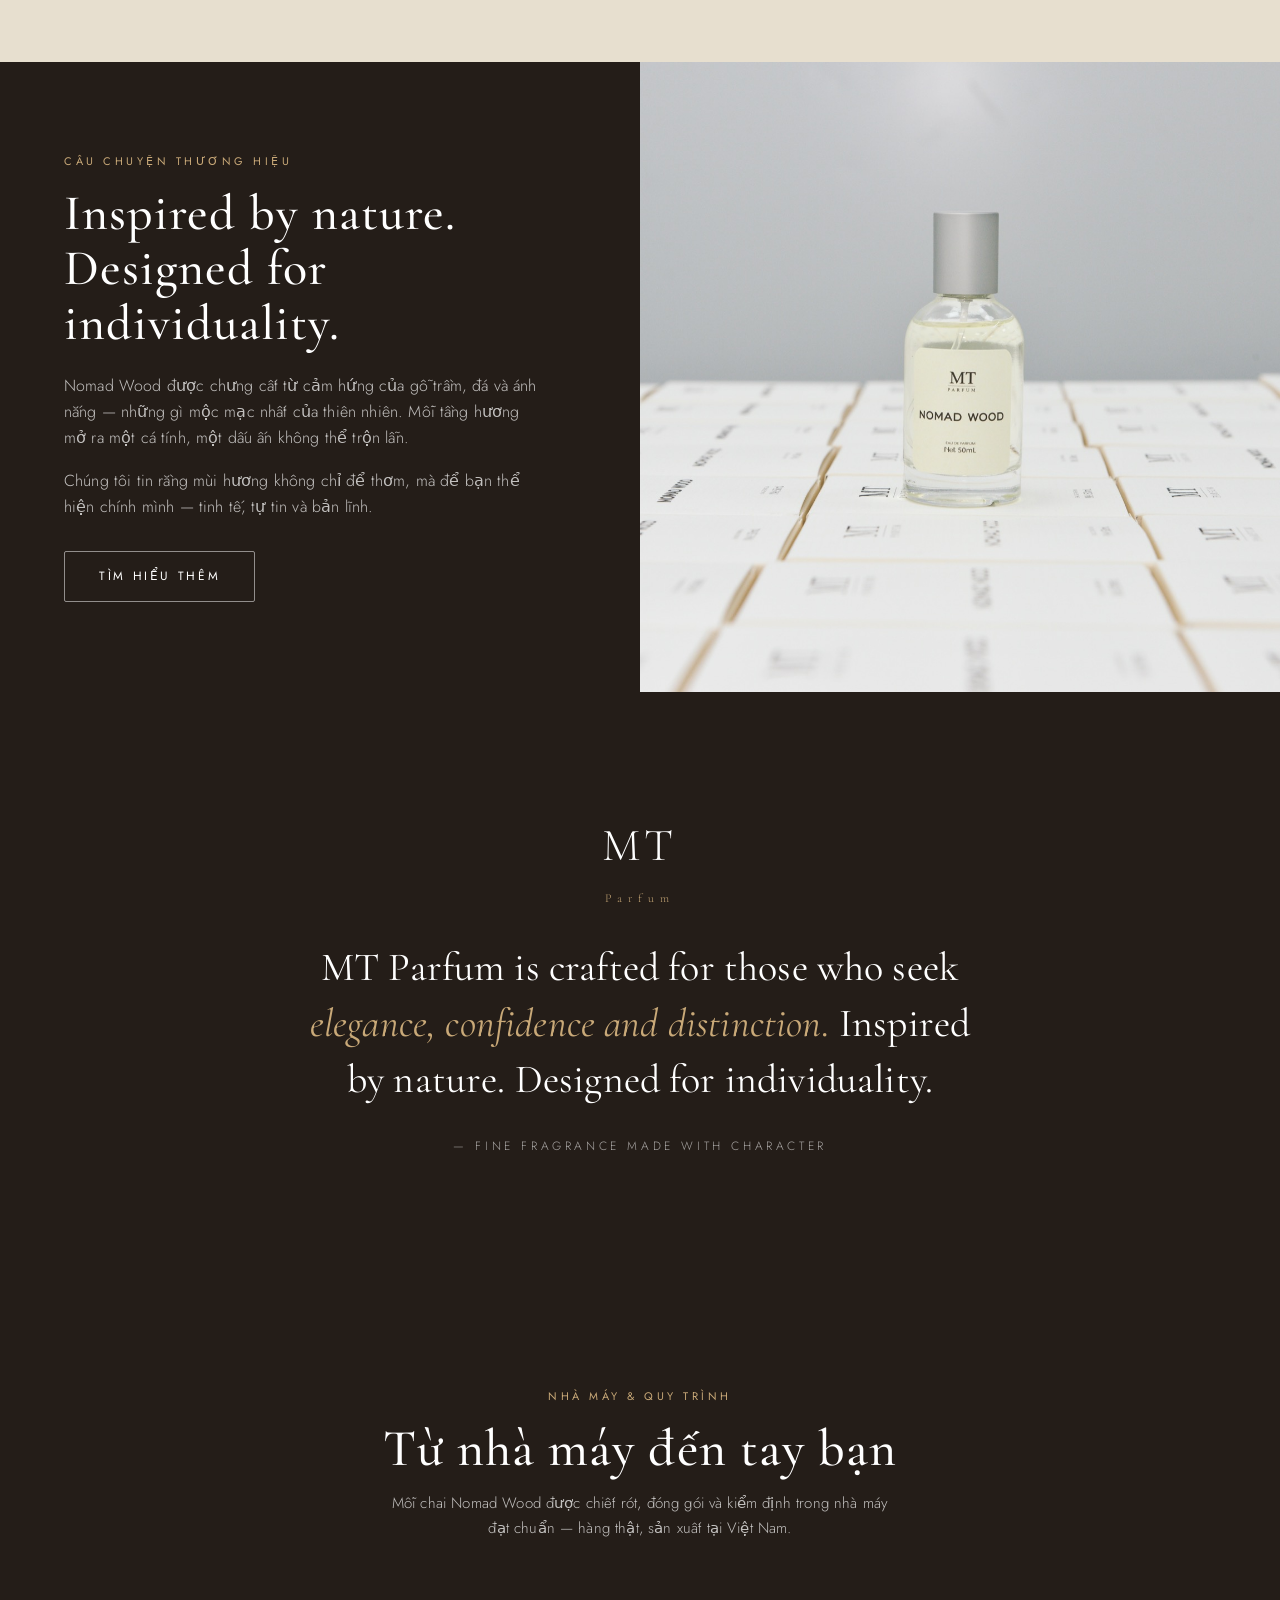
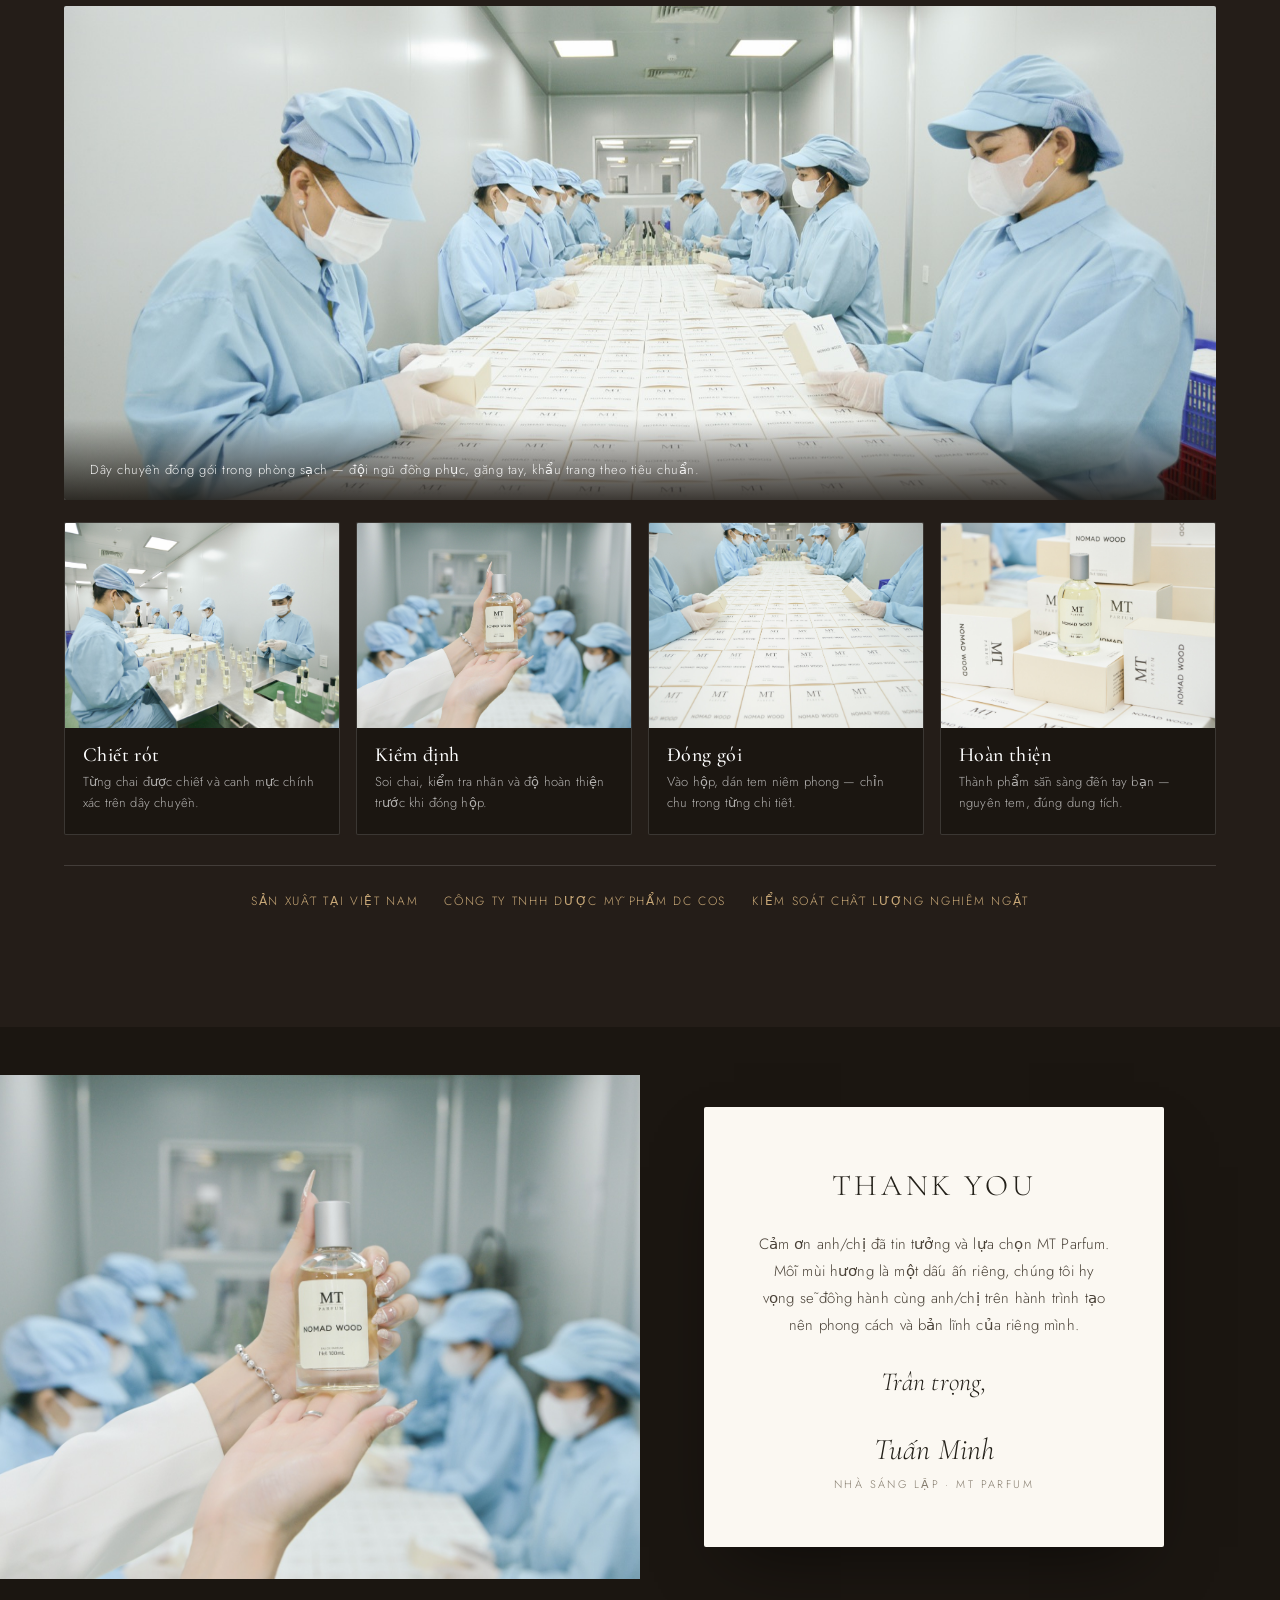
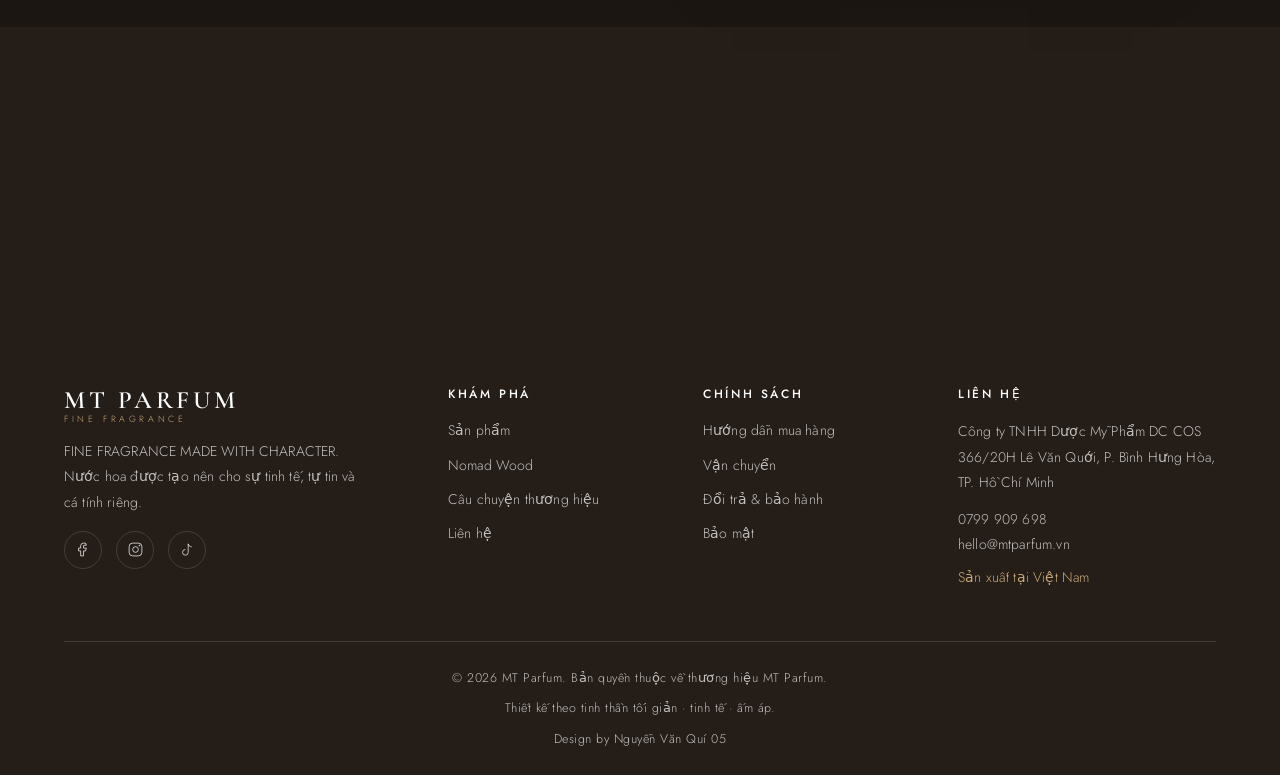
==== commit b7ea4897: "Thumbnail + hero mới bằng poster KOL cao cấp - Thumbnail OG dựng từ banner ngang 'Khám phá ngay' (12" ====
--- a/index.html
+++ b/index.html
@@ -11,38 +11,27 @@
   <meta property="og:site_name" content="MT Parfum">
   <meta property="og:title" content="MT Parfum — Leave Your Signature">
   <meta property="og:description" content="Nước hoa cao cấp hương gỗ ấm, tinh tế và lưu hương lâu — được tạo nên cho sự tự tin và cá tính riêng. Khám phá Nomad Wood.">
-  <meta property="og:image" content="https://mtparfum.vn/assets/images/og-image.jpg">
+  <meta property="og:image" content="https://mtparfum.vn/assets/images/og-image.jpg?v=2">
   <meta property="og:image:width" content="1200">
   <meta property="og:image:height" content="630">
   <meta name="twitter:card" content="summary_large_image">
   <meta name="twitter:title" content="MT Parfum — Leave Your Signature">
   <meta name="twitter:description" content="Nước hoa cao cấp hương gỗ ấm, tinh tế và lưu hương lâu — được tạo nên cho sự tự tin và cá tính riêng.">
-  <meta name="twitter:image" content="https://mtparfum.vn/assets/images/og-image.jpg">
+  <meta name="twitter:image" content="https://mtparfum.vn/assets/images/og-image.jpg?v=2">
 
   <link rel="preconnect" href="https://fonts.googleapis.com">
   <link rel="preconnect" href="https://fonts.gstatic.com" crossorigin>
   <link href="https://fonts.googleapis.com/css2?family=Cormorant+Garamond:ital,wght@0,400;0,500;0,600;1,400;1,500&family=Jost:wght@300;400;500&display=swap" rel="stylesheet">
   <link rel="stylesheet" href="assets/css/style.css">
 </head>
-<body data-page="home" data-hero-dark>
+<body data-page="home">
 
-  <!-- HERO -->
-  <section class="hero">
-    <div class="hero__bg">
-      <img src="assets/images/that_sp_trongxuong.jpg" alt="MT Parfum Nomad Wood Eau de Parfum">
-    </div>
-    <div class="wrap">
-      <div class="hero__content">
-        <span class="eyebrow">MT Parfum · Nomad Wood</span>
-        <h1>Fine Fragrance Made With Character</h1>
-        <p>Hương gỗ ấm áp, tinh tế và bền bỉ — được tạo nên cho những ai tìm kiếm sự thanh lịch, tự tin và khác biệt.</p>
-        <div class="hero__cta">
-          <a href="products.html" class="btn btn--light">Khám phá ngay</a>
-          <a href="about.html" class="btn btn--light" style="border-color:transparent;background:rgba(255,255,255,.14)">Câu chuyện thương hiệu</a>
-        </div>
-      </div>
-    </div>
-    <a href="#featured" class="scroll-hint">Cuộn xuống</a>
+  <!-- HERO BANNER (poster KOL) -->
+  <section class="hero-banner">
+    <a href="products.html" aria-label="Khám phá MT Parfum Nomad Wood">
+      <img class="hb-desktop" src="assets/images/hero_banner.jpg" alt="MT Parfum Nomad Wood — Combo 10ml, 50ml, 100ml">
+      <img class="hb-mobile" src="assets/images/hero_banner_mobile.jpg" alt="MT Parfum Nomad Wood — Combo 10ml, 50ml, 100ml">
+    </a>
   </section>
 
   <!-- TRUST STRIP -->
--- a/assets/css/style.css
+++ b/assets/css/style.css
@@ -268,6 +268,18 @@
   16%     { transform: translate(calc(-50% + var(--dx, 0px) * .35), calc(-50% - 26px)) scale(.9); }
   36%     { transform: translate(calc(-50% + var(--dx, 0px)), calc(-50% - 74px)) scale(1.4); opacity: 0; }
   100%    { transform: translate(calc(-50% + var(--dx, 0px)), calc(-50% - 74px)) scale(1.4); opacity: 0; }
+}
+
+/* =========================================================
+   HERO BANNER (poster KOL — ảnh ngang desktop / ảnh dọc mobile)
+   ========================================================= */
+.hero-banner { display: block; padding-top: var(--header-h); background: var(--cream); }
+.hero-banner a { display: block; }
+.hero-banner img { width: 100%; height: auto; display: block; }
+.hero-banner .hb-mobile { display: none; }
+@media (max-width: 700px) {
+  .hero-banner .hb-desktop { display: none; }
+  .hero-banner .hb-mobile { display: block; }
 }
 
 /* =========================================================
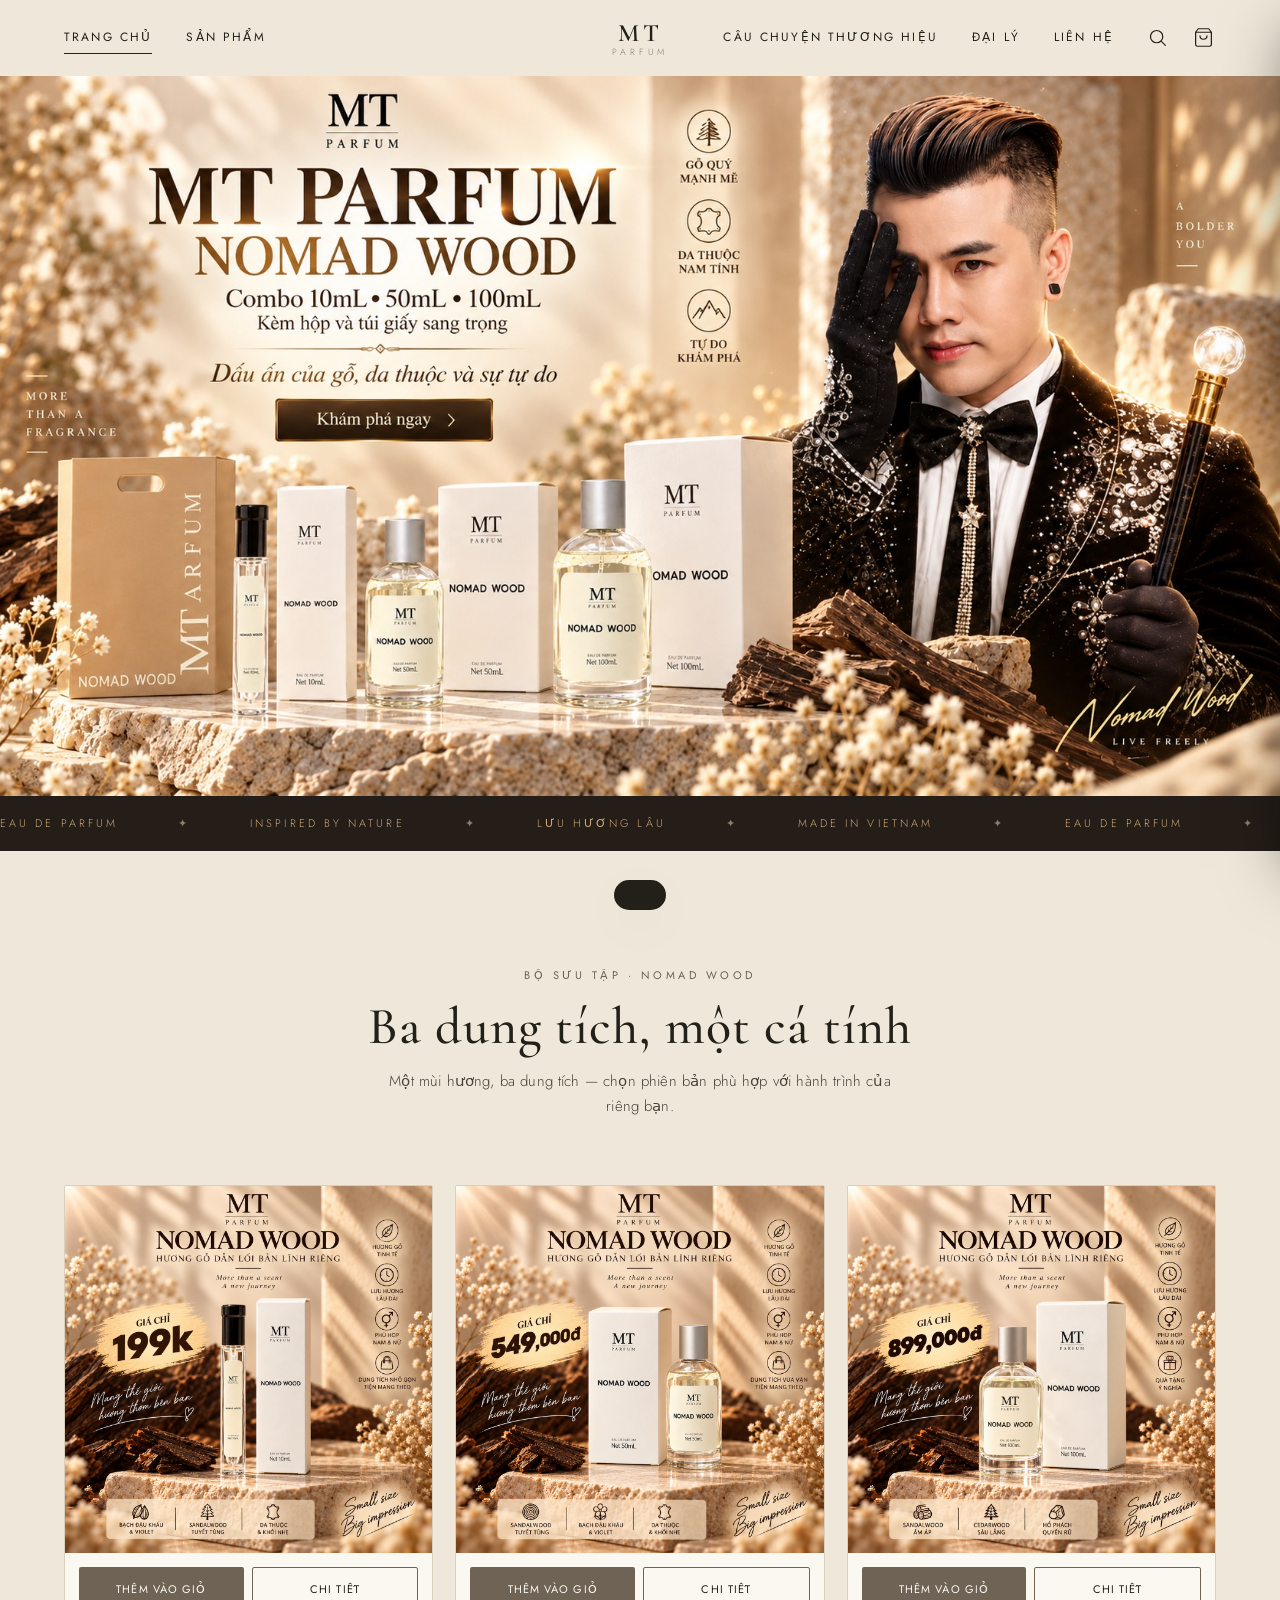
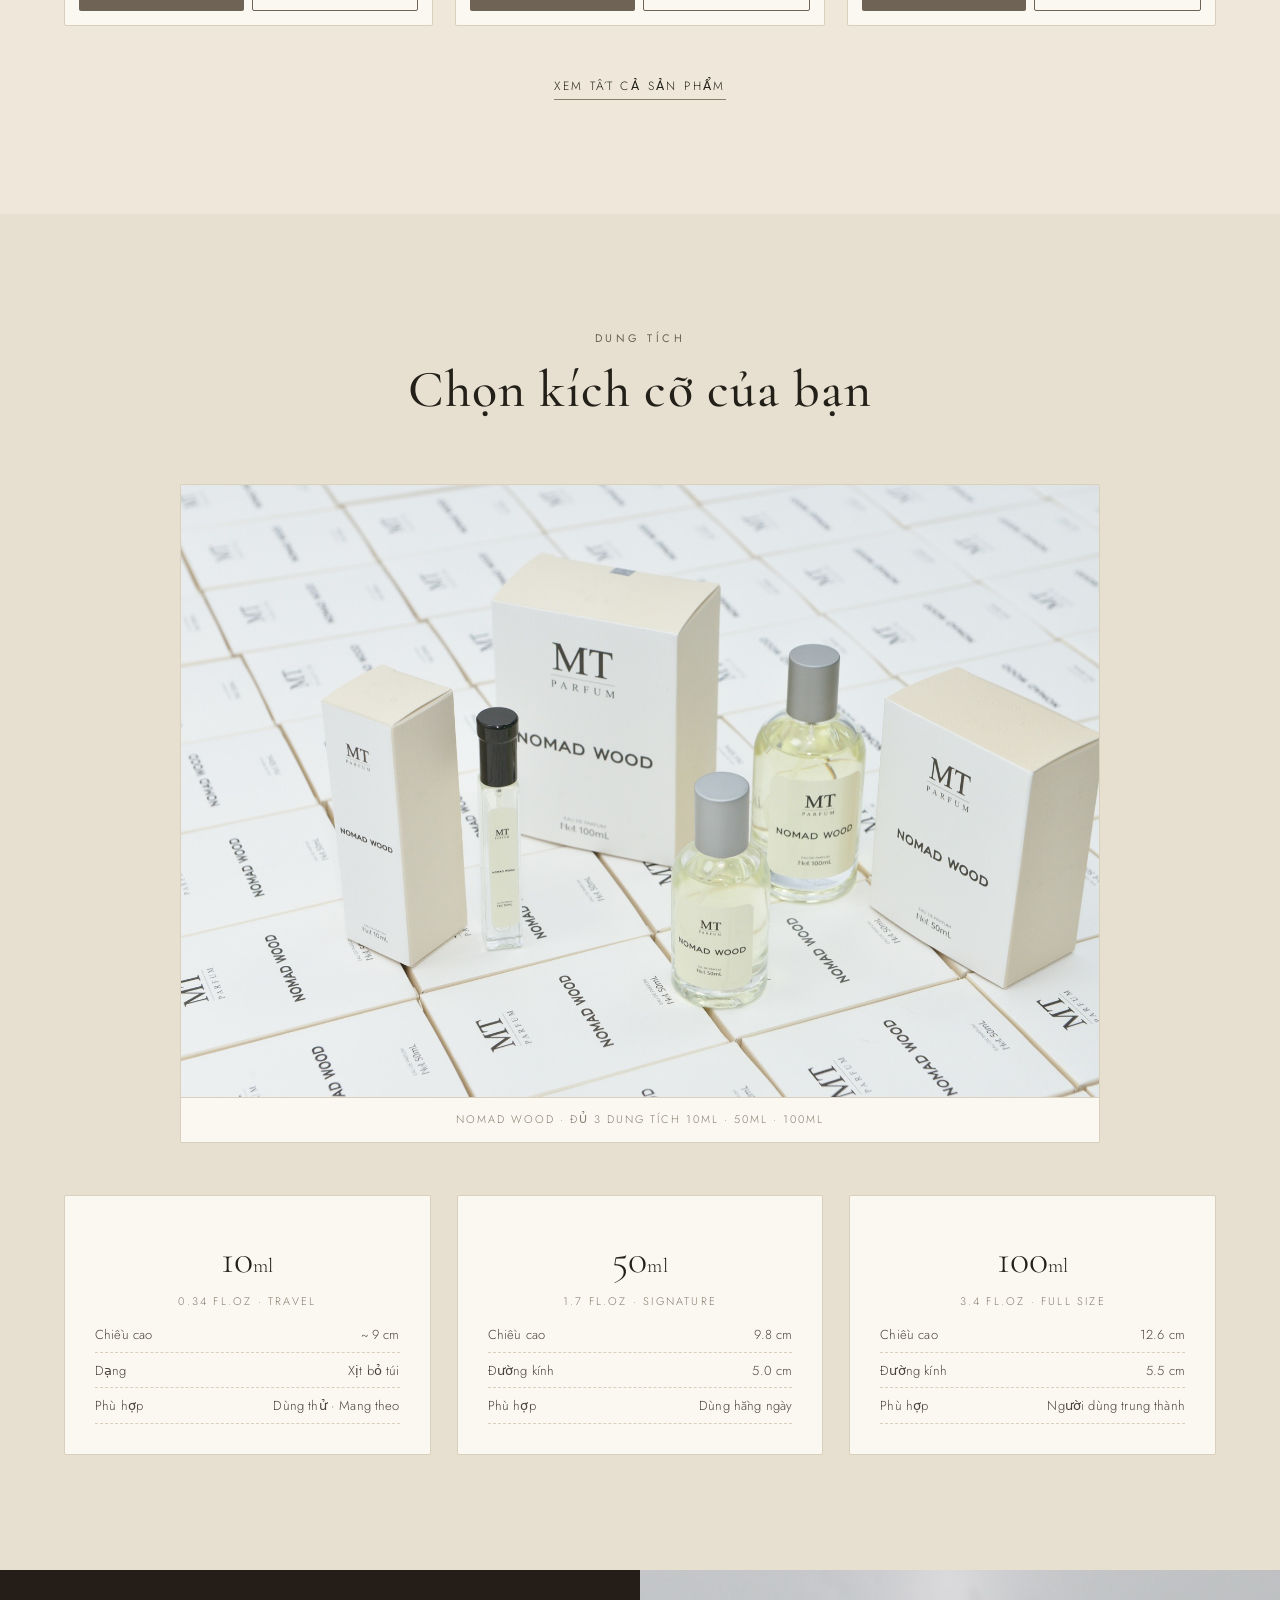
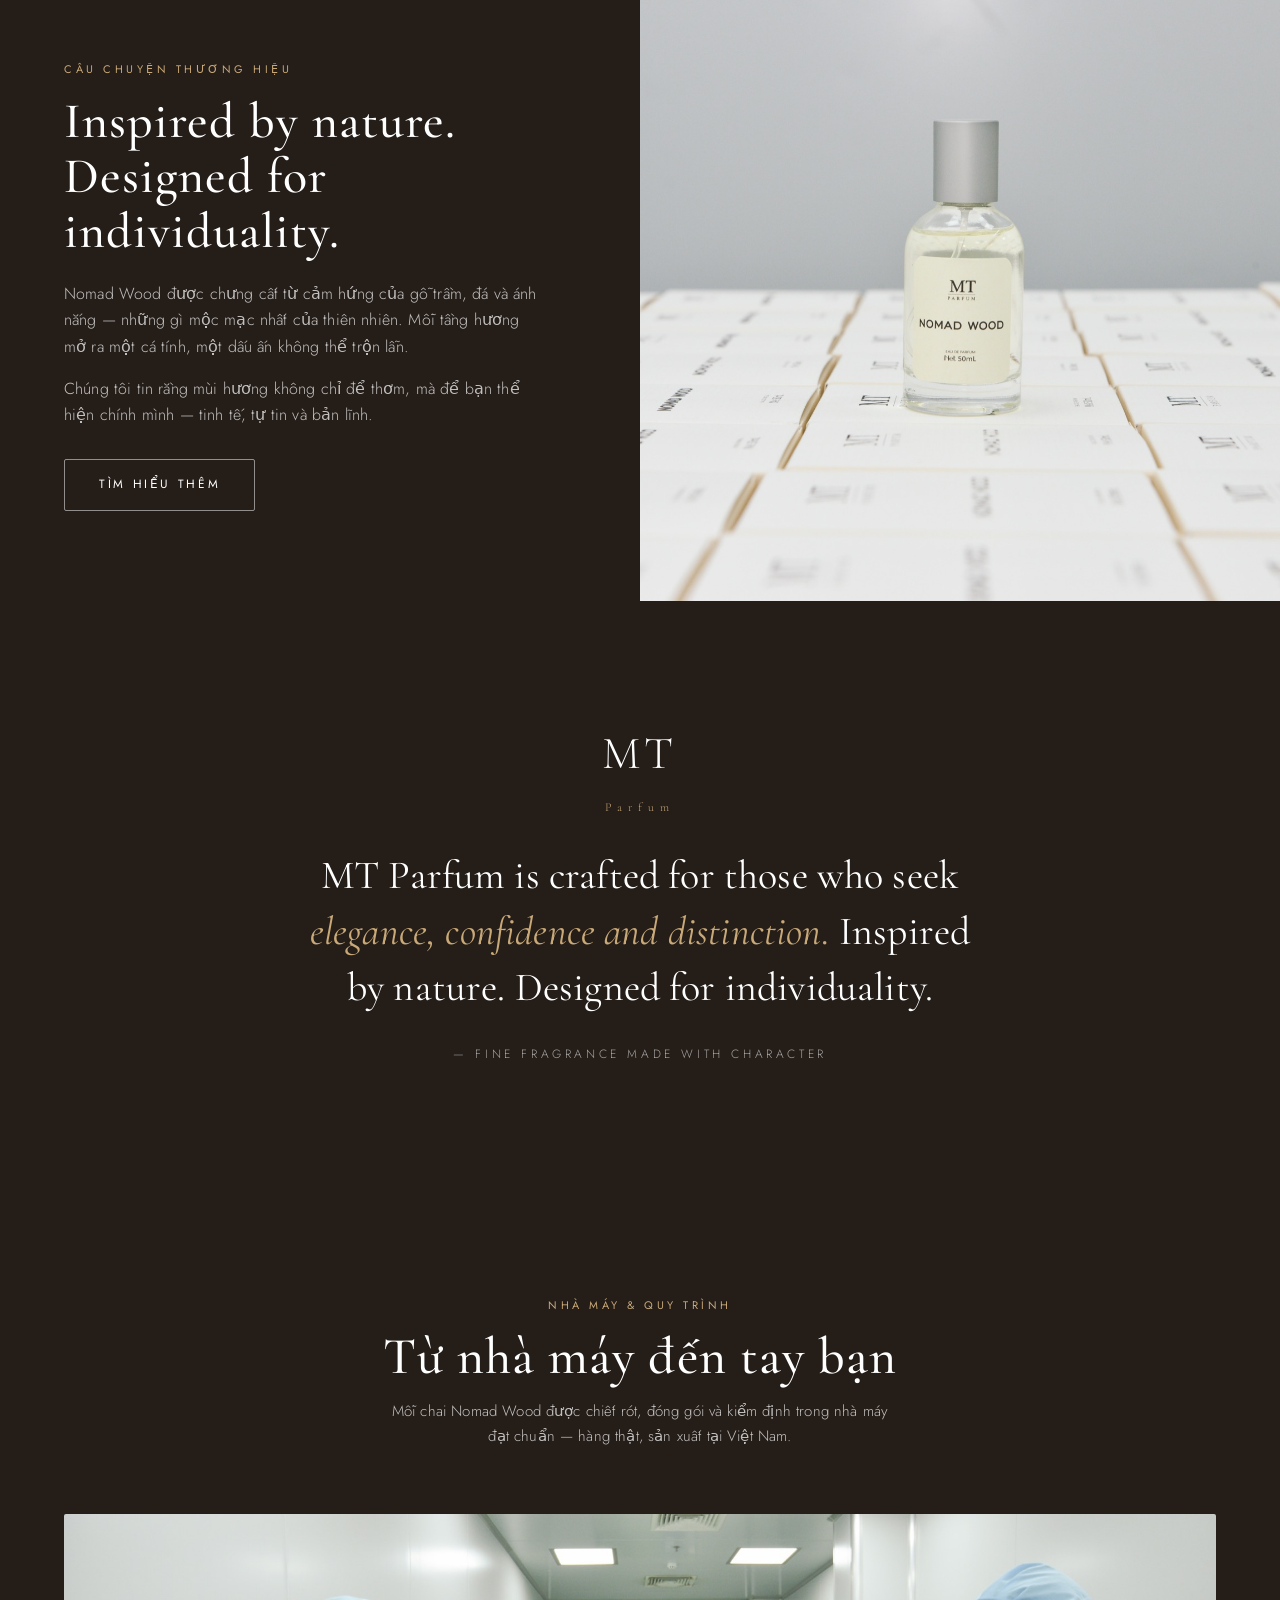
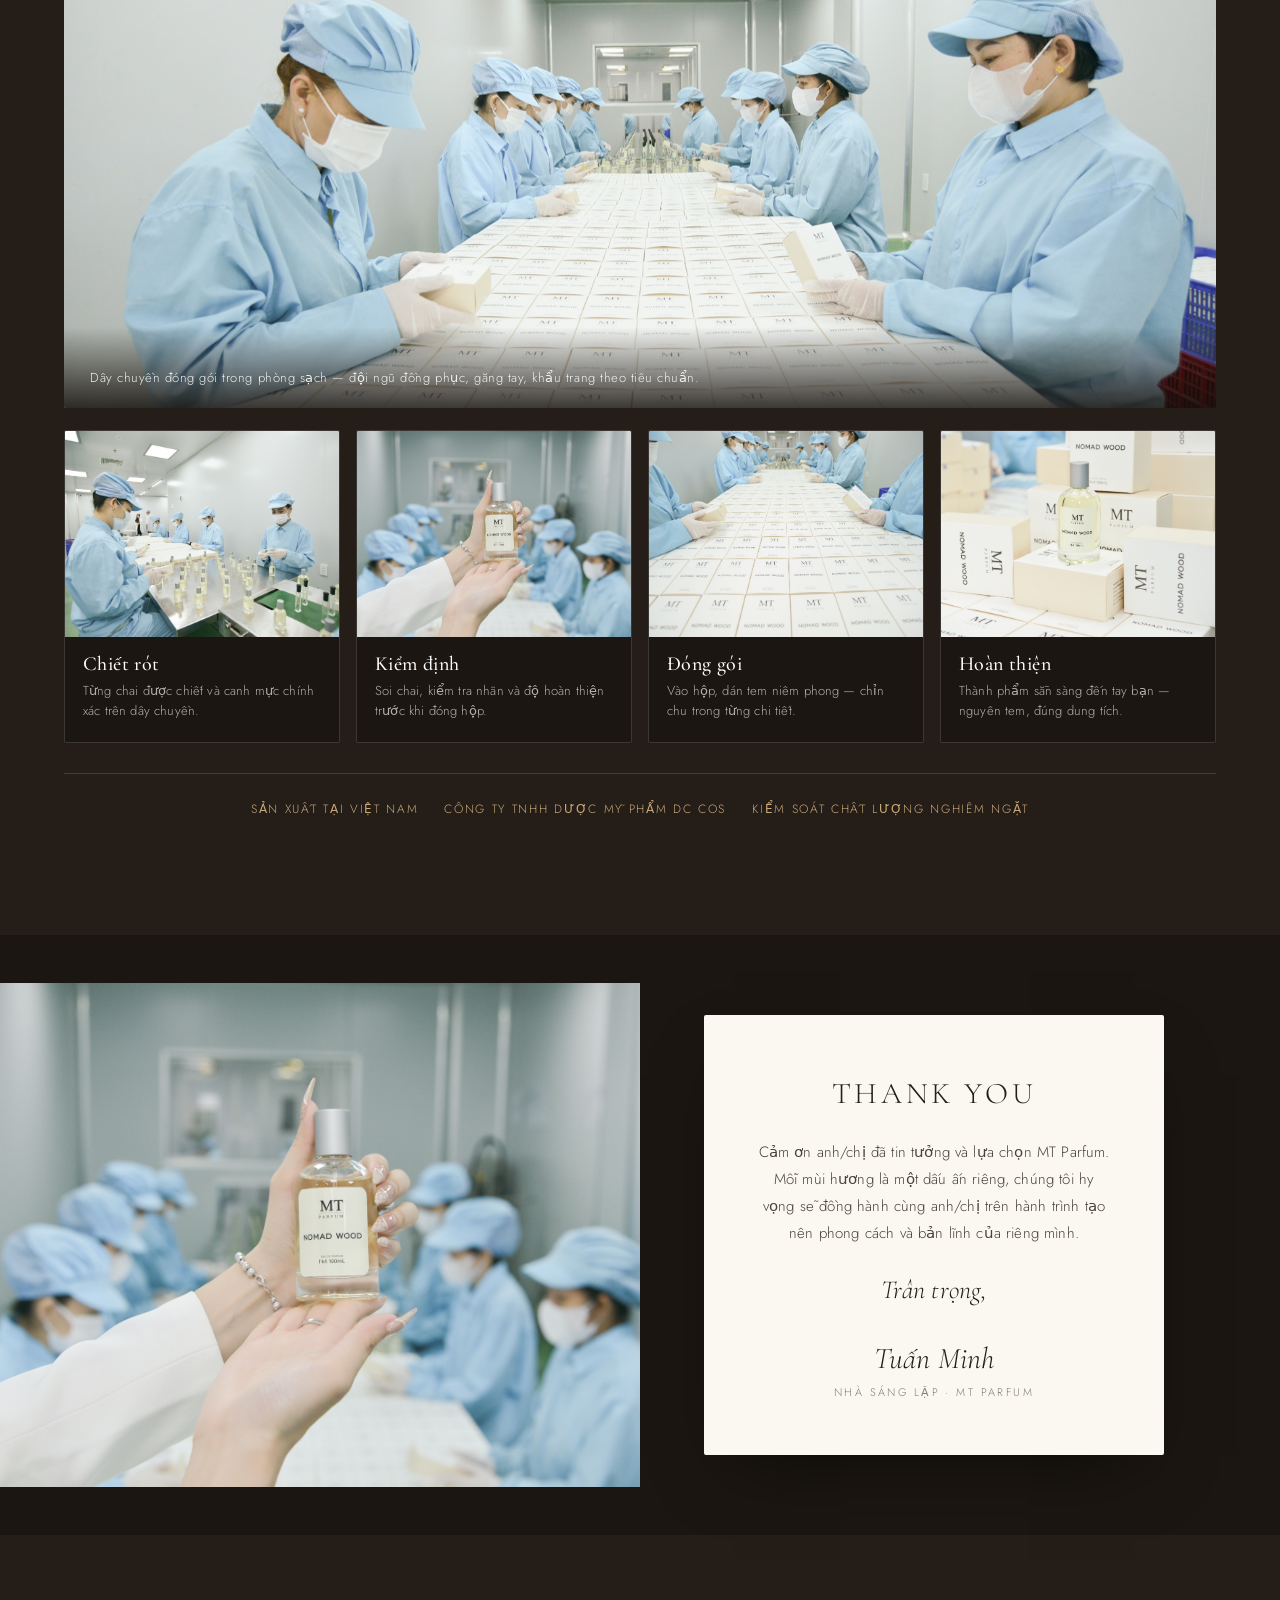
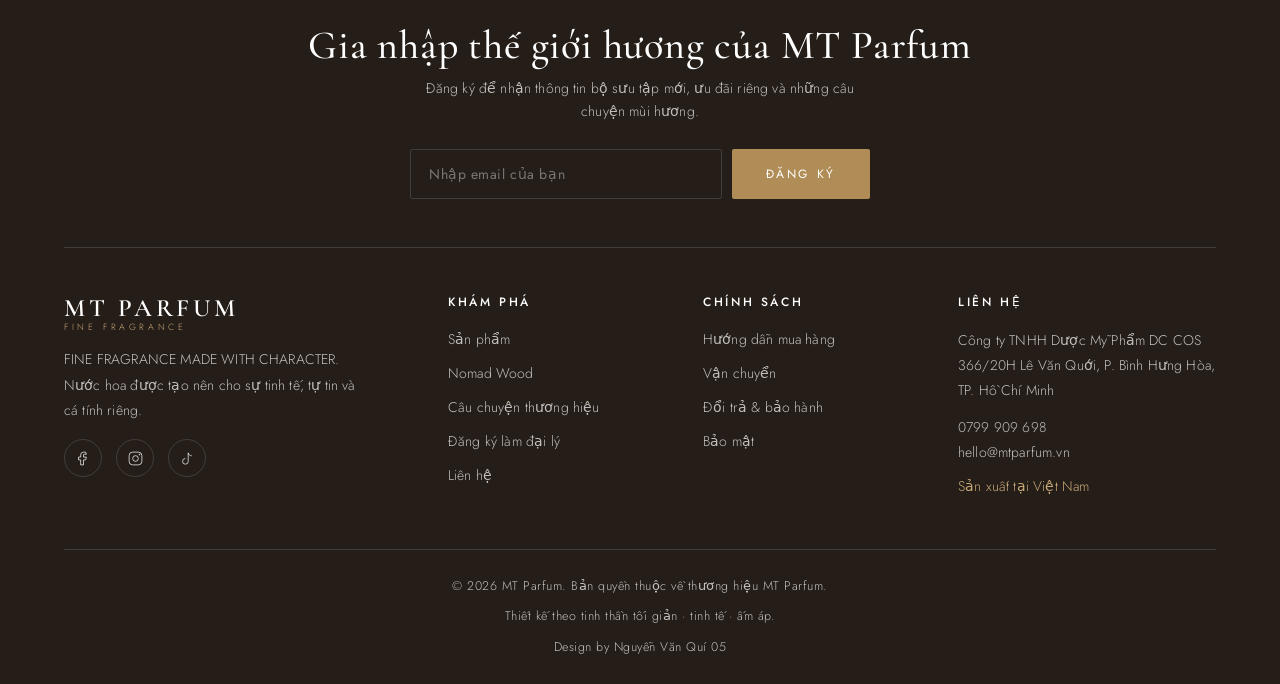
==== commit 34902354: "Trang Đăng ký đại lý + poster sản phẩm đồng nền be + trang Sản phẩm hiện 3 dung tích - Thêm dai-ly.h" ====
--- a/index.html
+++ b/index.html
@@ -178,9 +178,9 @@
     </div>
   </section>
 
-  <script src="assets/js/data.js?v=20260922c"></script>
-  <script src="assets/js/site.js?v=20260922c"></script>
-  <script src="assets/js/catalog.js?v=20260922c"></script>
+  <script src="assets/js/data.js?v=20260922d"></script>
+  <script src="assets/js/site.js?v=20260922d"></script>
+  <script src="assets/js/catalog.js?v=20260922d"></script>
   <script>document.addEventListener("DOMContentLoaded", () => renderPosterGrid("#homeGrid"));</script>
 </body>
 </html>
--- a/assets/css/style.css
+++ b/assets/css/style.css
@@ -597,8 +597,15 @@
 .contact-grid { display: grid; grid-template-columns: 1fr; gap: 40px; }
 .field { margin-bottom: 18px; }
 .field label { display: block; font-size: 11px; letter-spacing: .16em; text-transform: uppercase; color: var(--muted); margin-bottom: 8px; }
-.field input, .field textarea { width: 100%; background: var(--paper); border: 1px solid var(--line); border-radius: var(--radius); padding: 14px 16px; font-size: 15px; color: var(--ink); }
-.field input:focus, .field textarea:focus { outline: none; border-color: var(--bronze); }
+.field input, .field textarea, .field select { width: 100%; background: var(--paper); border: 1px solid var(--line); border-radius: var(--radius); padding: 14px 16px; font-size: 15px; color: var(--ink); font-family: inherit; }
+.field input:focus, .field textarea:focus, .field select:focus { outline: none; border-color: var(--bronze); }
+
+/* Trang đại lý */
+.dl-form { max-width: 560px; }
+.dl-grid2 { display: grid; grid-template-columns: 1fr; gap: 0 16px; }
+@media (min-width: 560px) { .dl-grid2 { grid-template-columns: 1fr 1fr; } }
+.dl-note { font-size: 13px; color: var(--muted); margin-top: 12px; line-height: 1.6; }
+.dl-contact { display: flex; flex-wrap: wrap; gap: 12px; margin-top: 18px; }
 .info-line { display: flex; gap: 14px; padding: 18px 0; border-bottom: 1px solid var(--line); }
 .info-line svg { width: 22px; height: 22px; stroke: var(--bronze); flex: none; }
 .info-line b { display: block; font-family: var(--serif); font-size: 18px; margin-bottom: 2px; }
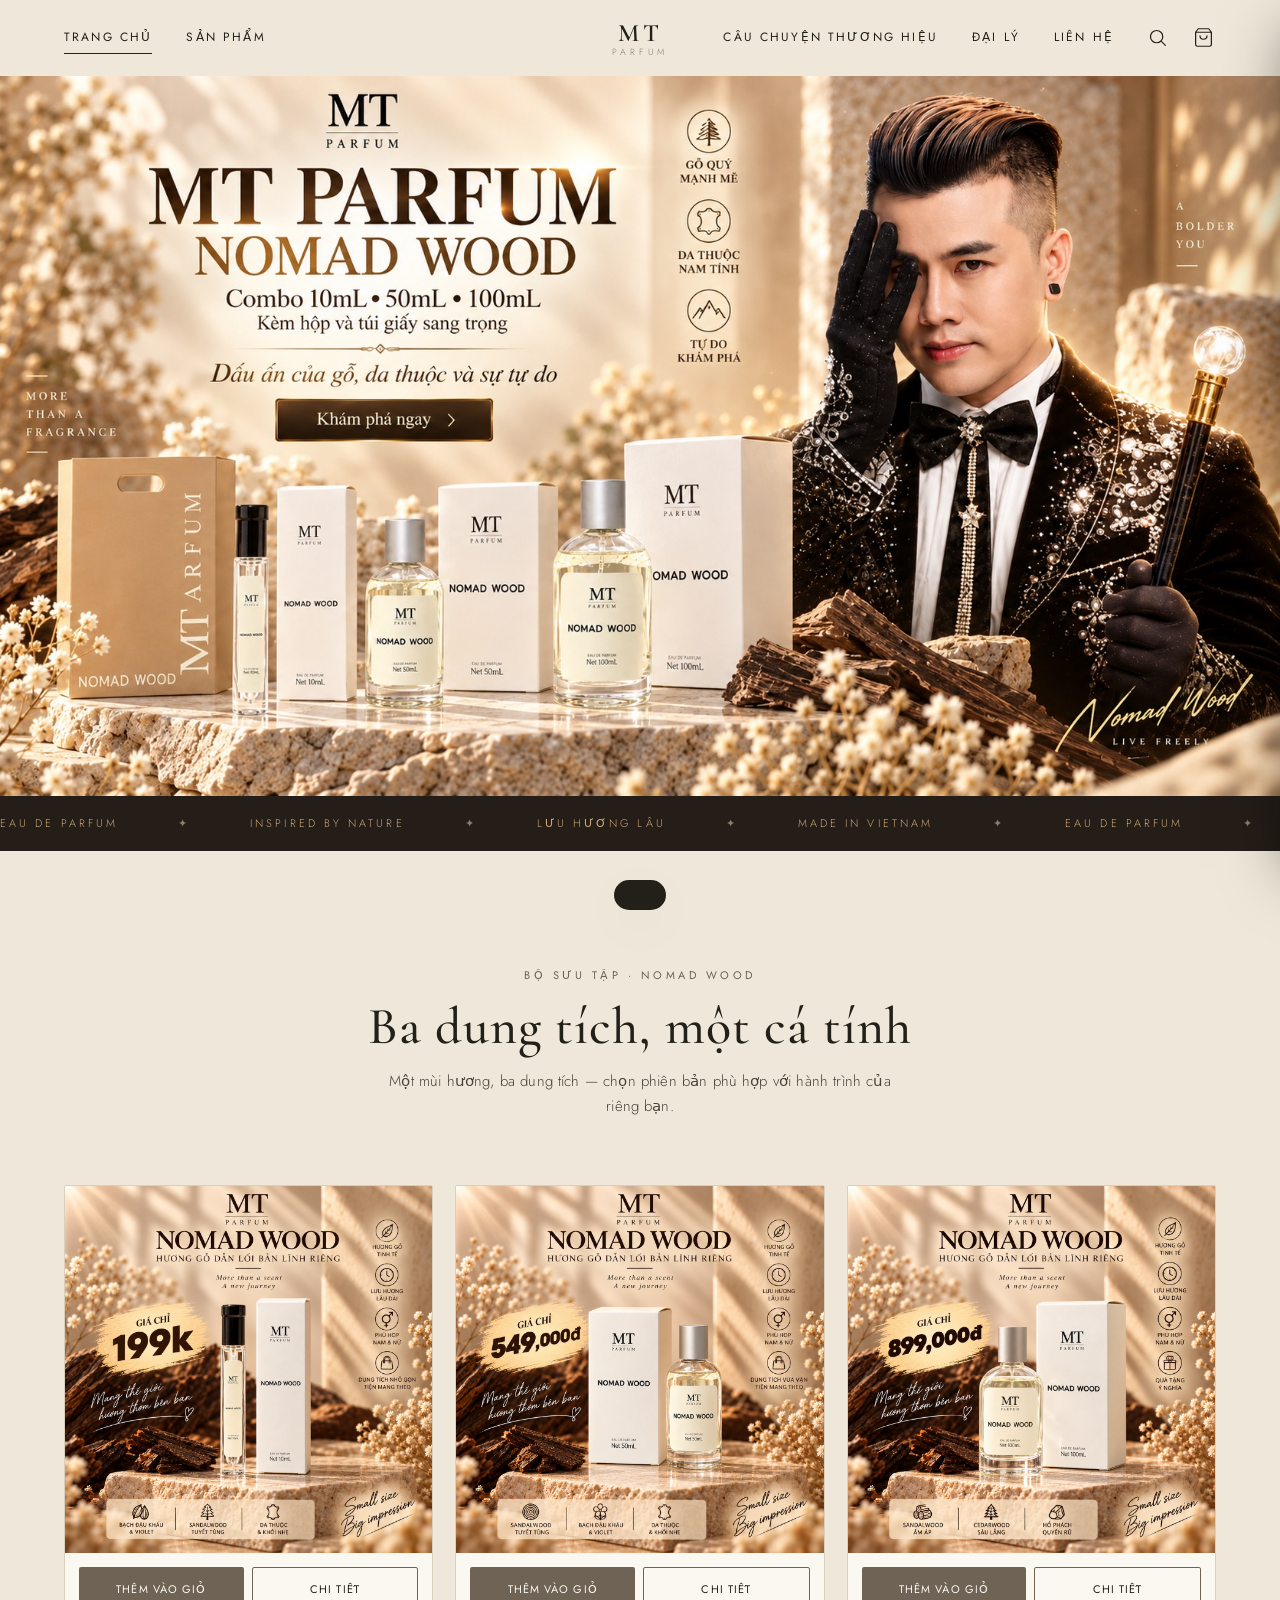
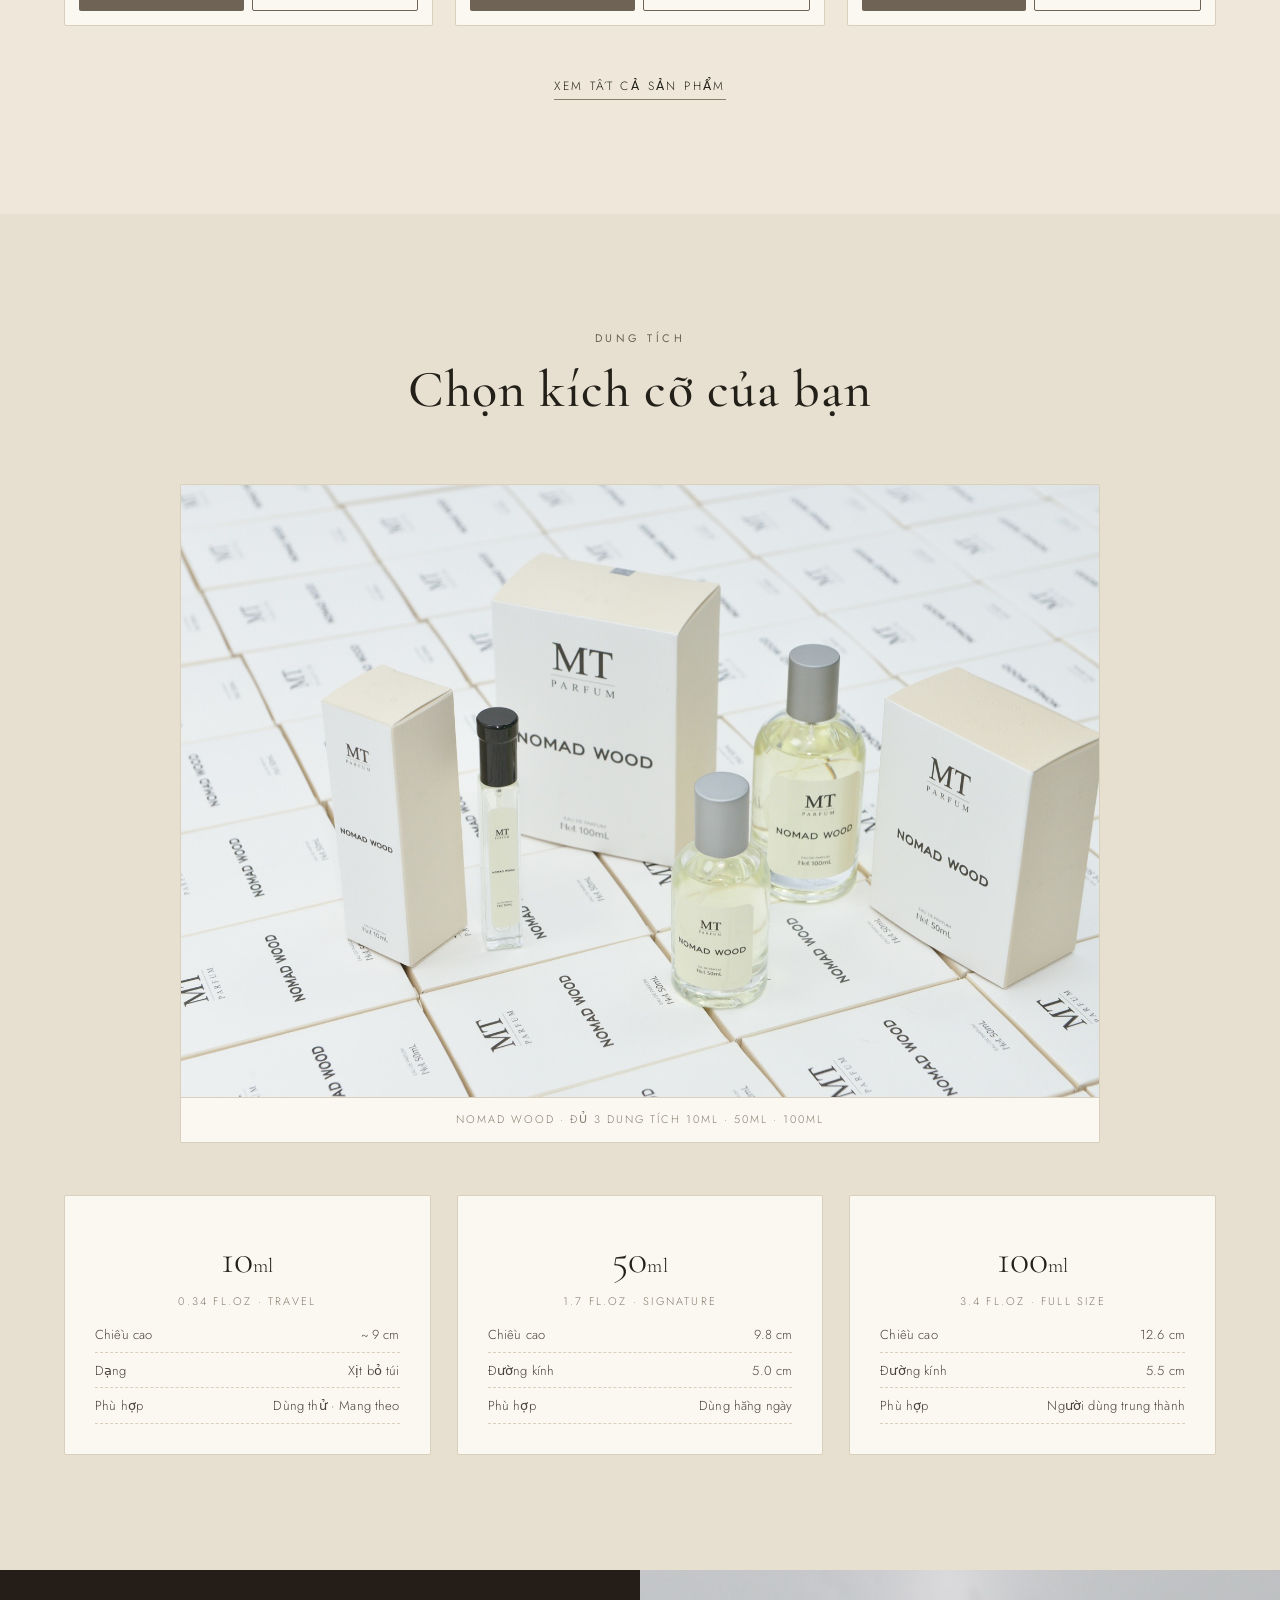
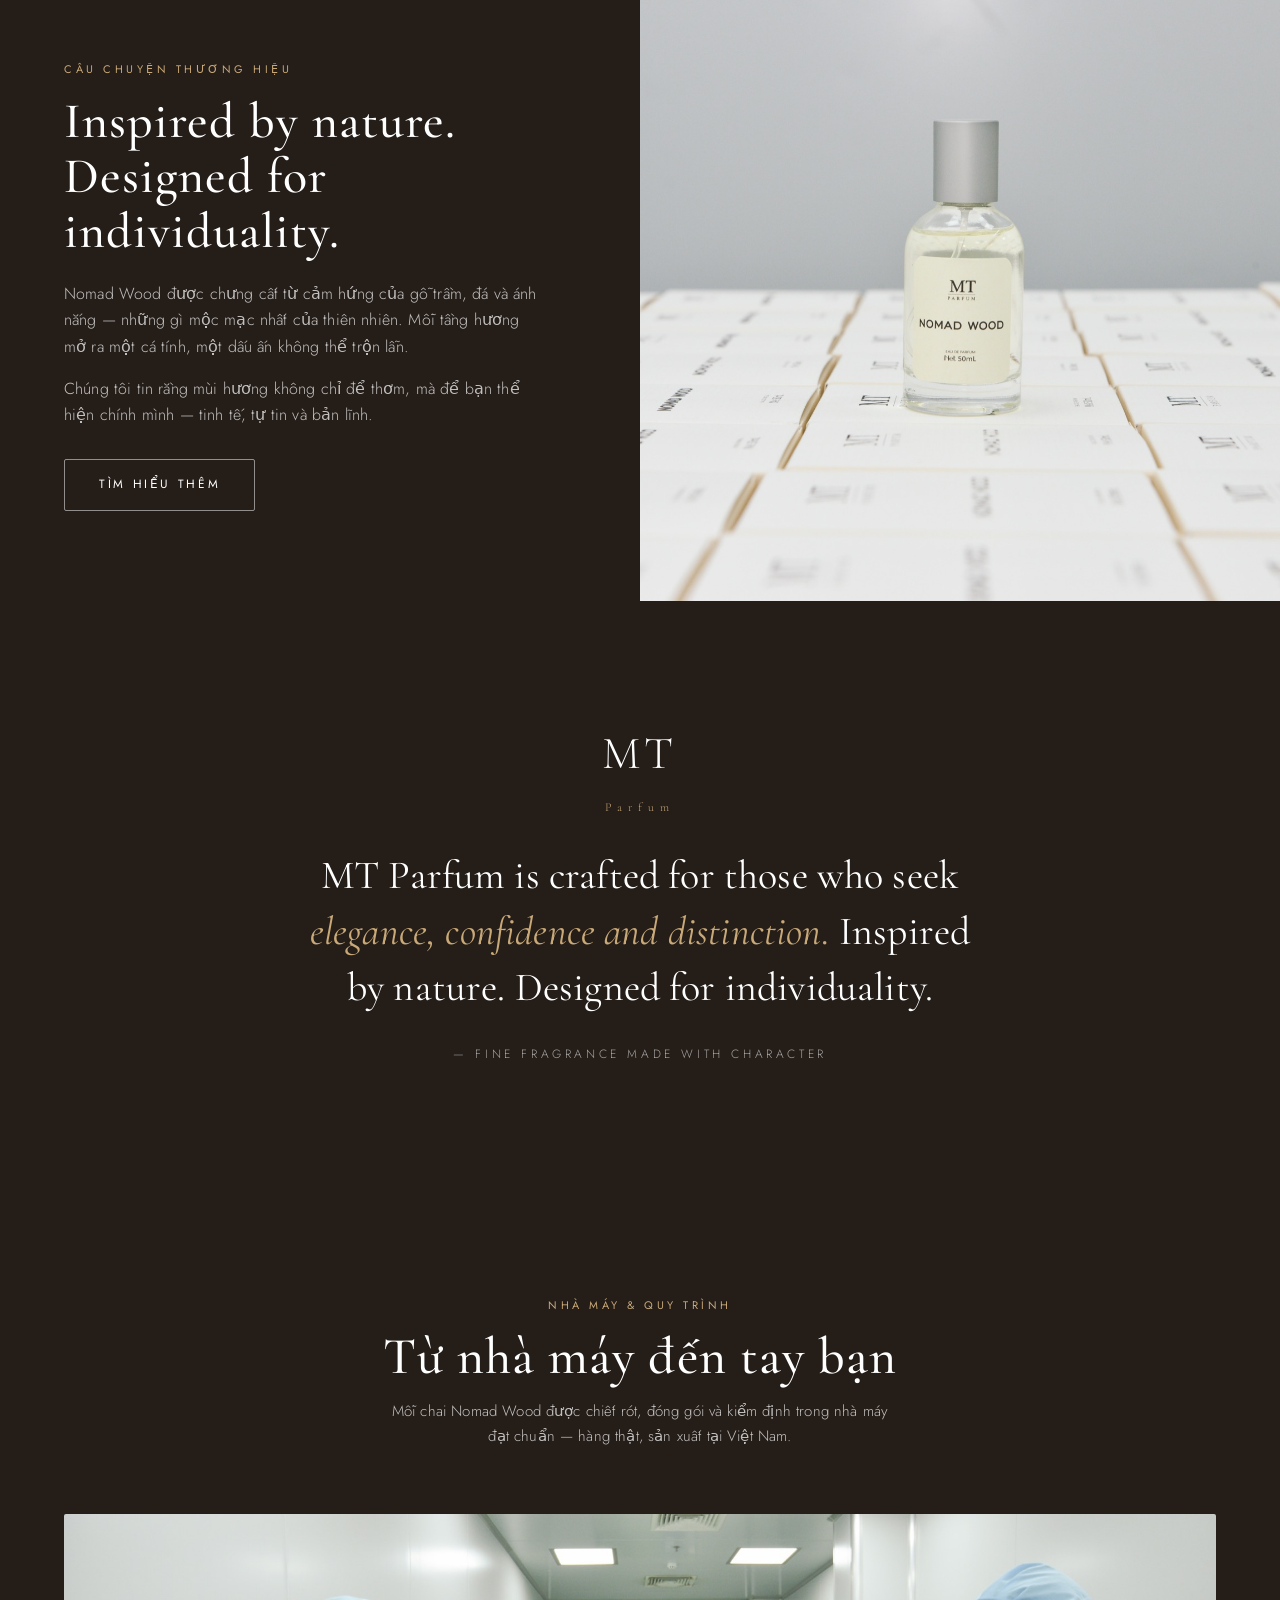
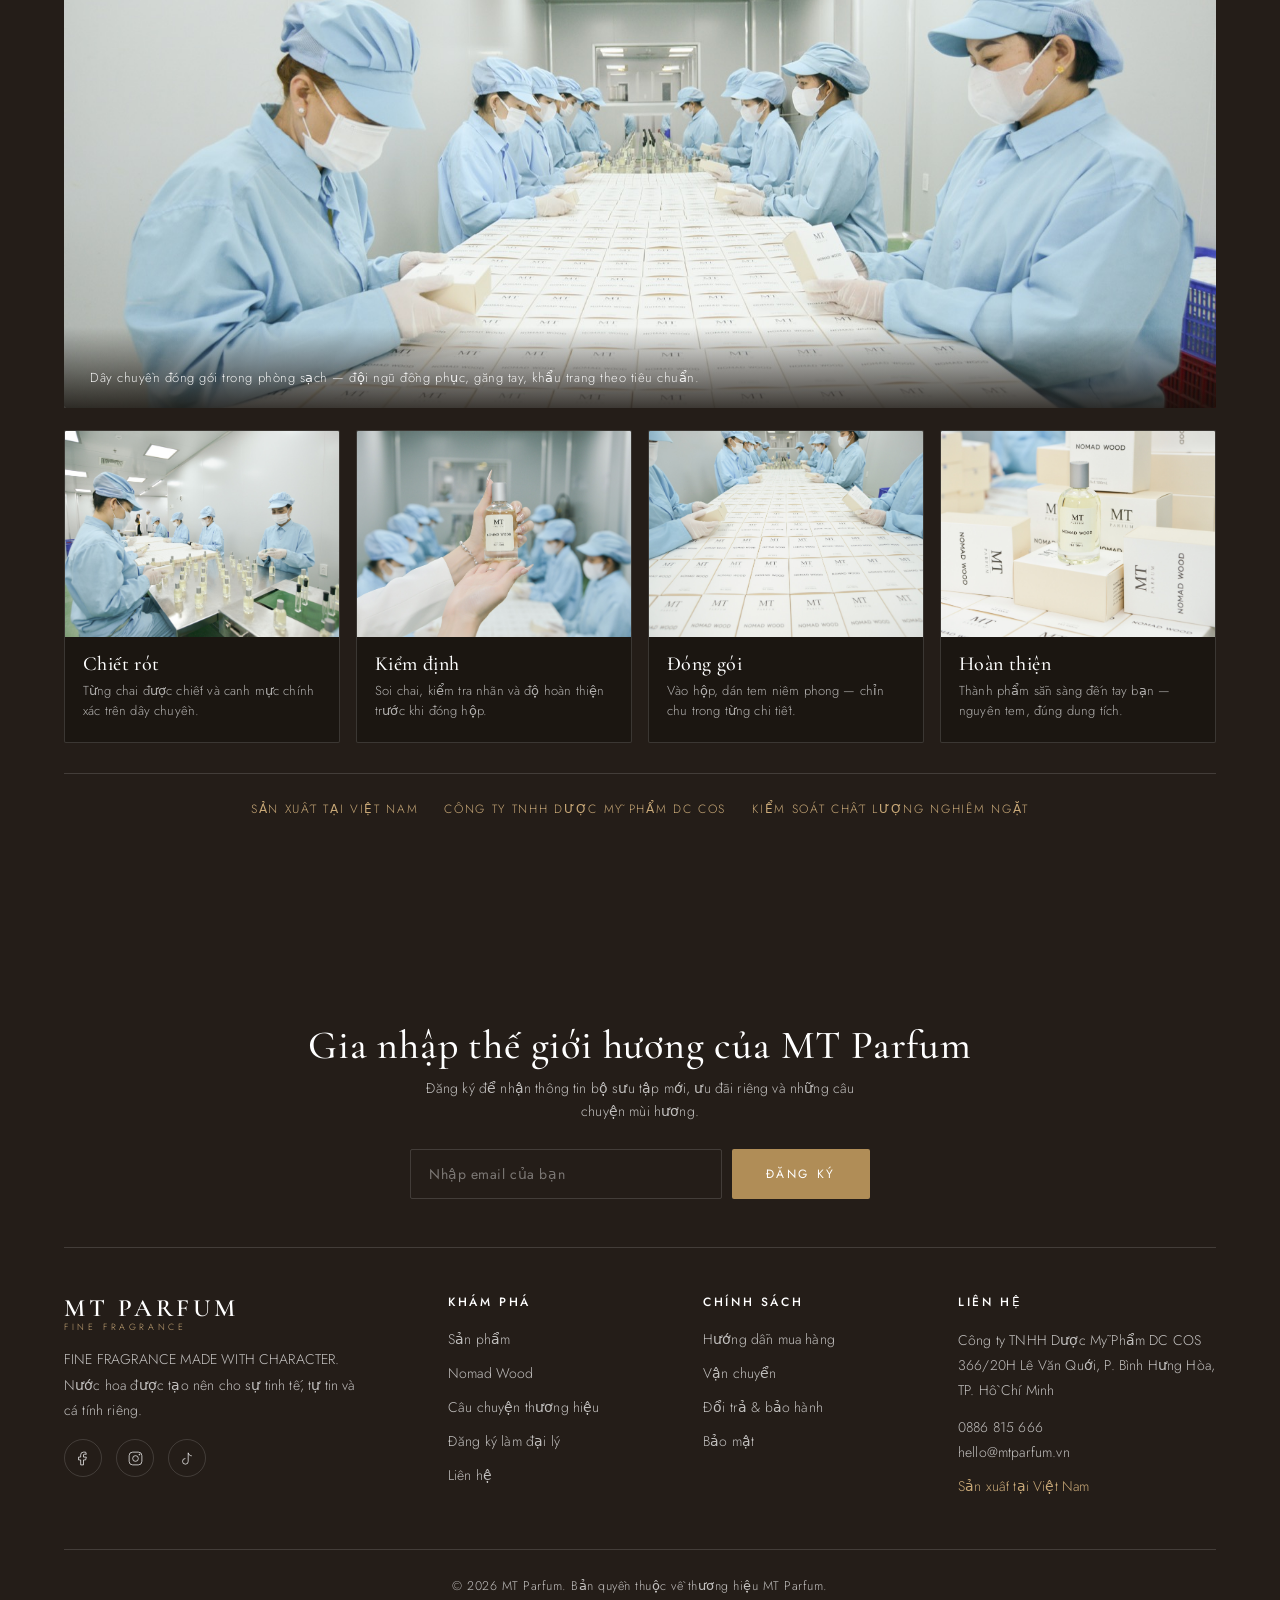
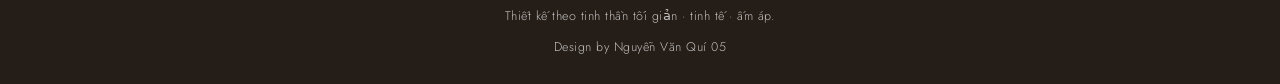
==== commit 7c64c381: "Đổi hotline 0886 815 666, bỏ mục Thank You, form đại lý sẵn sàng nối Google Sheet - SĐT + Zalo web: " ====
--- a/index.html
+++ b/index.html
@@ -162,25 +162,9 @@
     </div>
   </section>
 
-  <!-- THANK YOU -->
-  <section class="thanks">
-    <div class="thanks__grid">
-      <div class="thanks__img reveal"><img src="assets/images/that_kiemdinh_tay.jpg" alt="MT Parfum — trân trọng cảm ơn"></div>
-      <div class="thanks__note">
-        <div class="thanks__card reveal d1">
-          <div class="ty">THANK YOU</div>
-          <p>Cảm ơn anh/chị đã tin tưởng và lựa chọn MT Parfum. Mỗi mùi hương là một dấu ấn riêng, chúng tôi hy vọng sẽ đồng hành cùng anh/chị trên hành trình tạo nên phong cách và bản lĩnh của riêng mình.</p>
-          <div class="sign">Trân trọng,</div>
-          <div class="sign" style="font-size:30px">Tuấn Minh</div>
-          <div class="role">Nhà sáng lập · MT Parfum</div>
-        </div>
-      </div>
-    </div>
-  </section>
-
-  <script src="assets/js/data.js?v=20260922d"></script>
-  <script src="assets/js/site.js?v=20260922d"></script>
-  <script src="assets/js/catalog.js?v=20260922d"></script>
+  <script src="assets/js/data.js?v=20260922e"></script>
+  <script src="assets/js/site.js?v=20260922e"></script>
+  <script src="assets/js/catalog.js?v=20260922e"></script>
   <script>document.addEventListener("DOMContentLoaded", () => renderPosterGrid("#homeGrid"));</script>
 </body>
 </html>
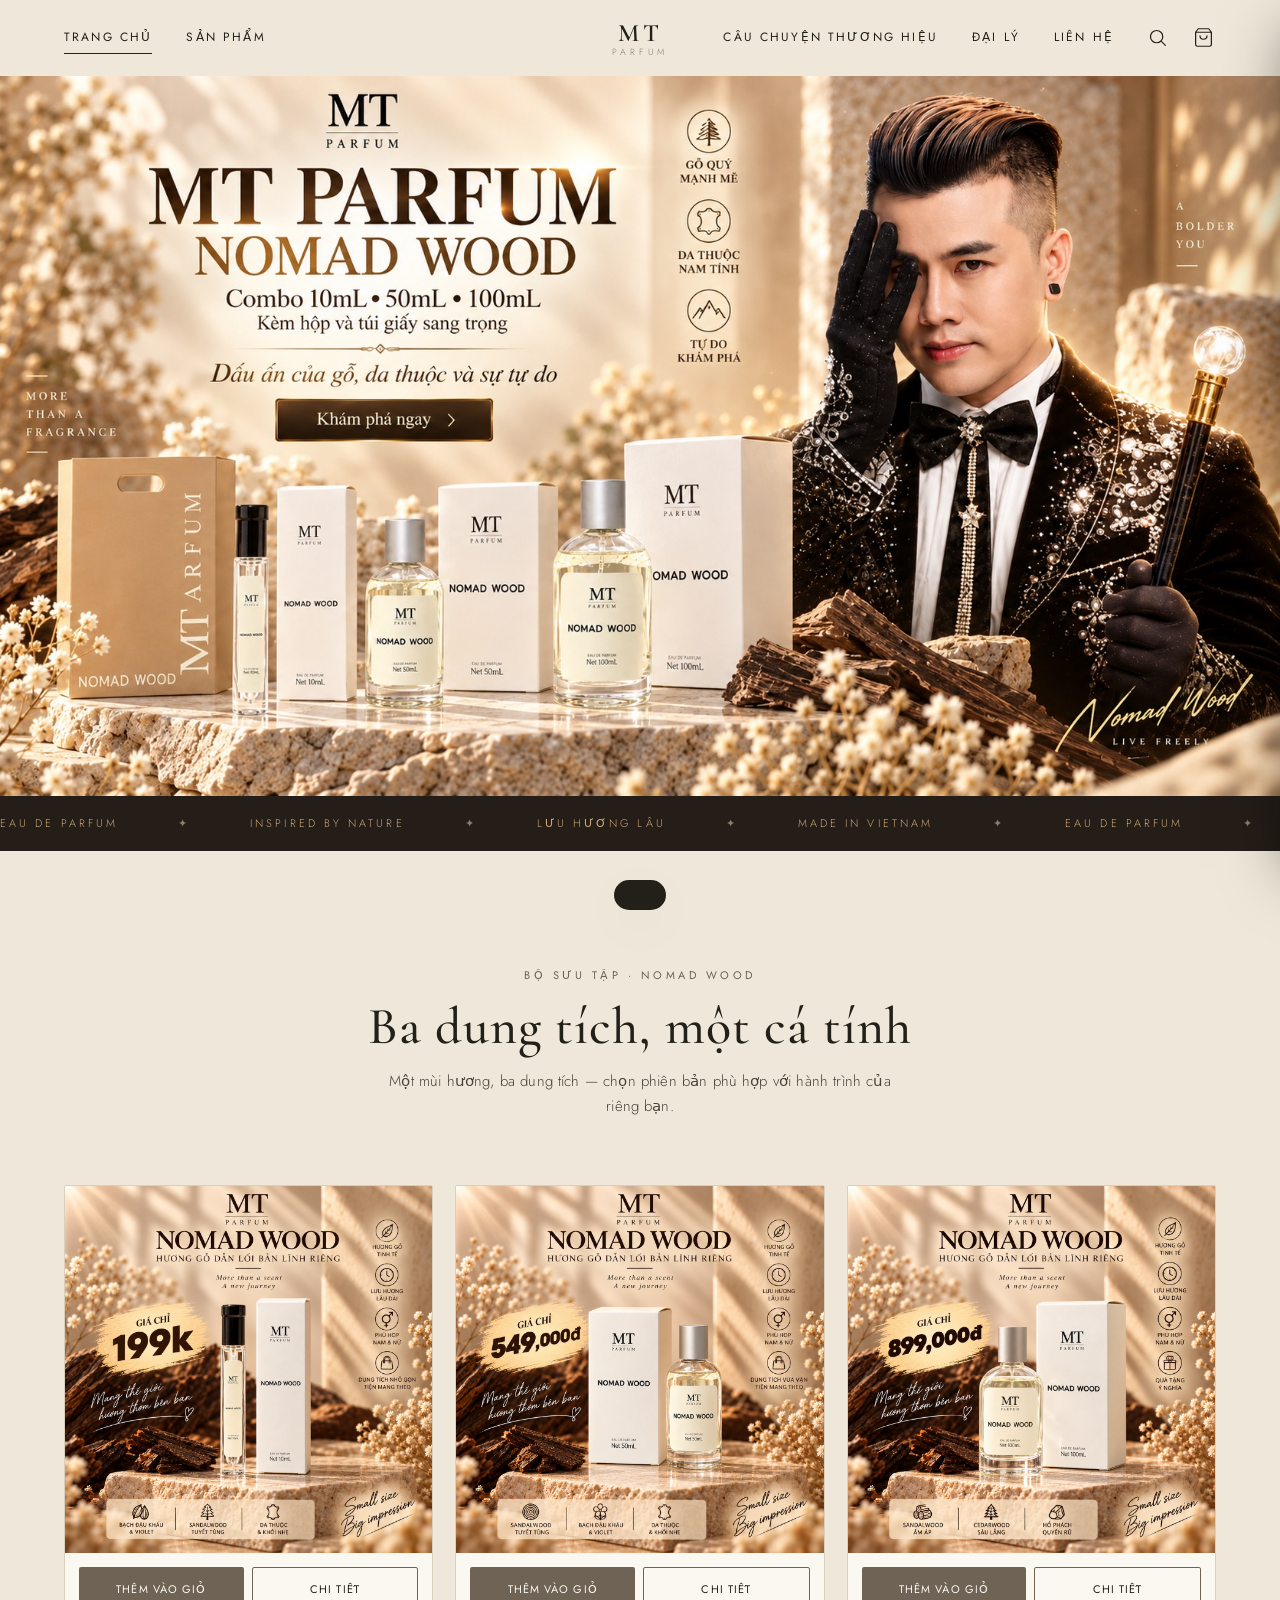
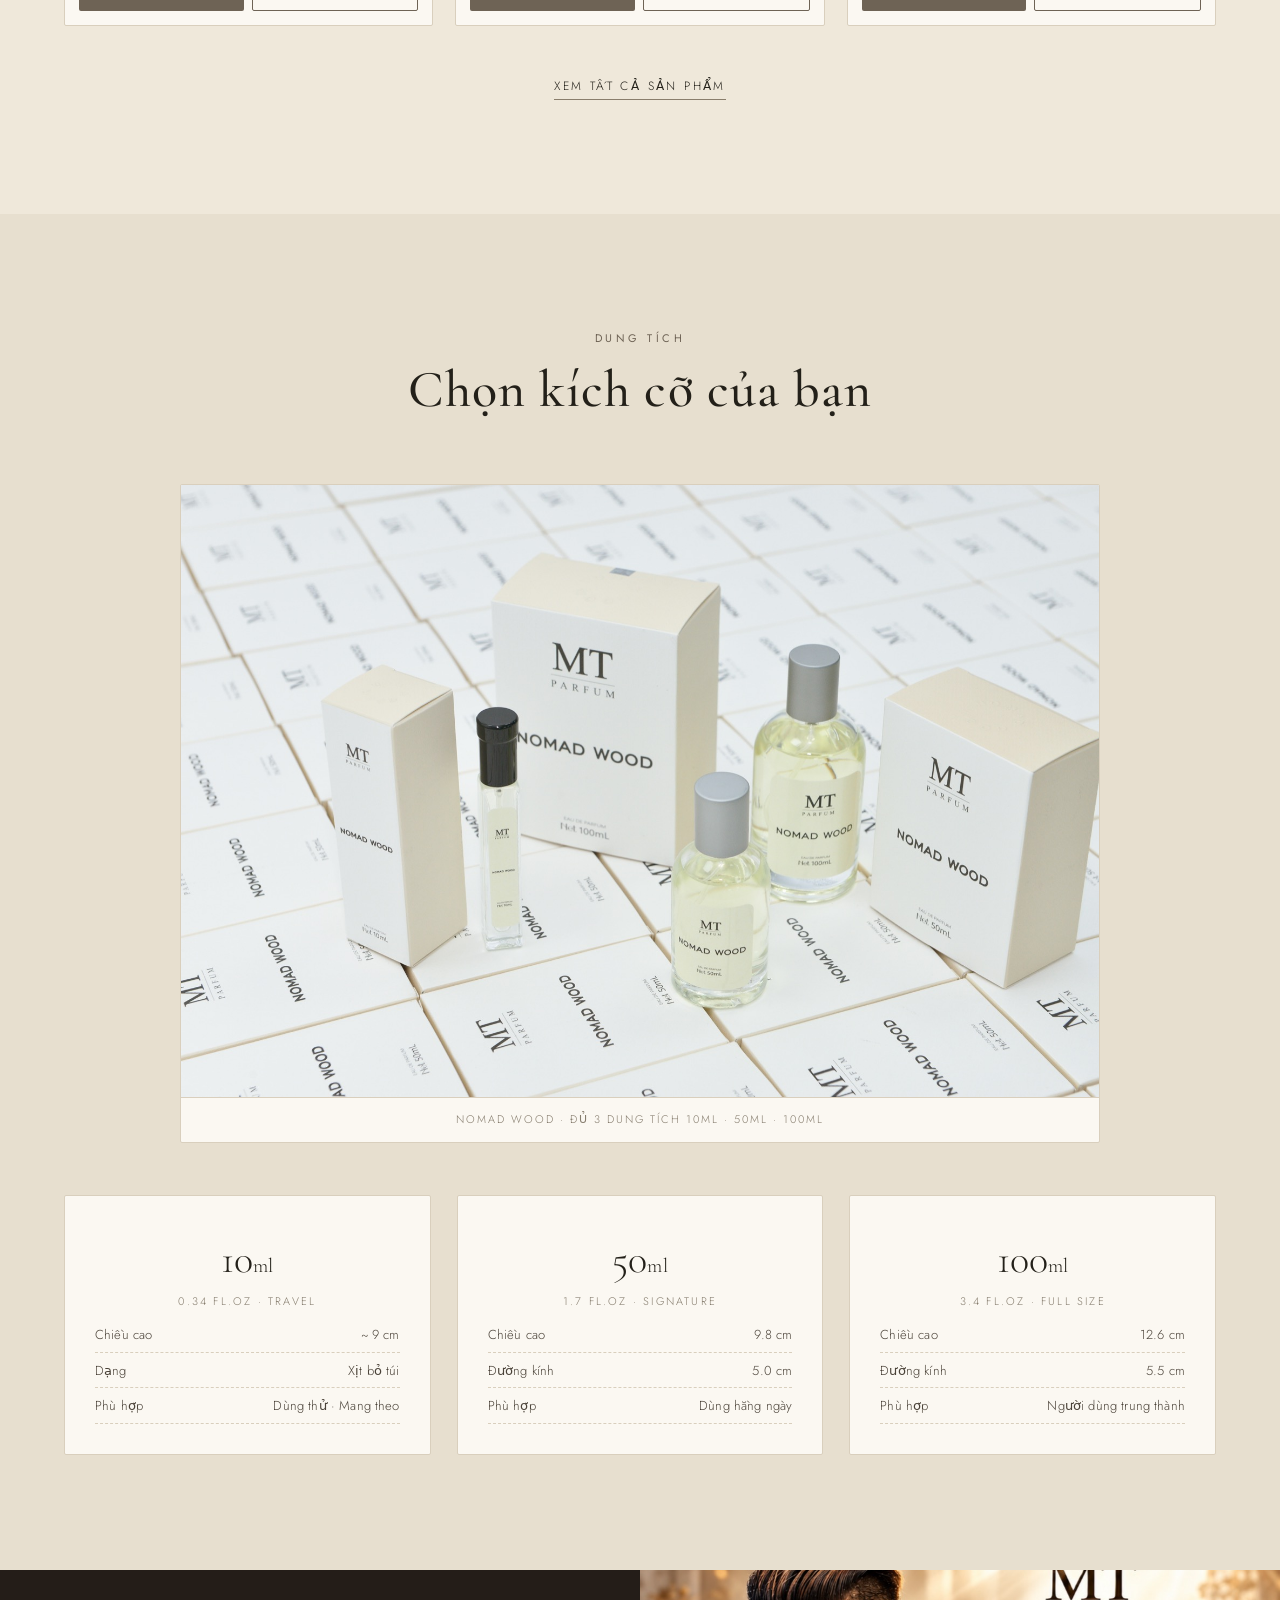
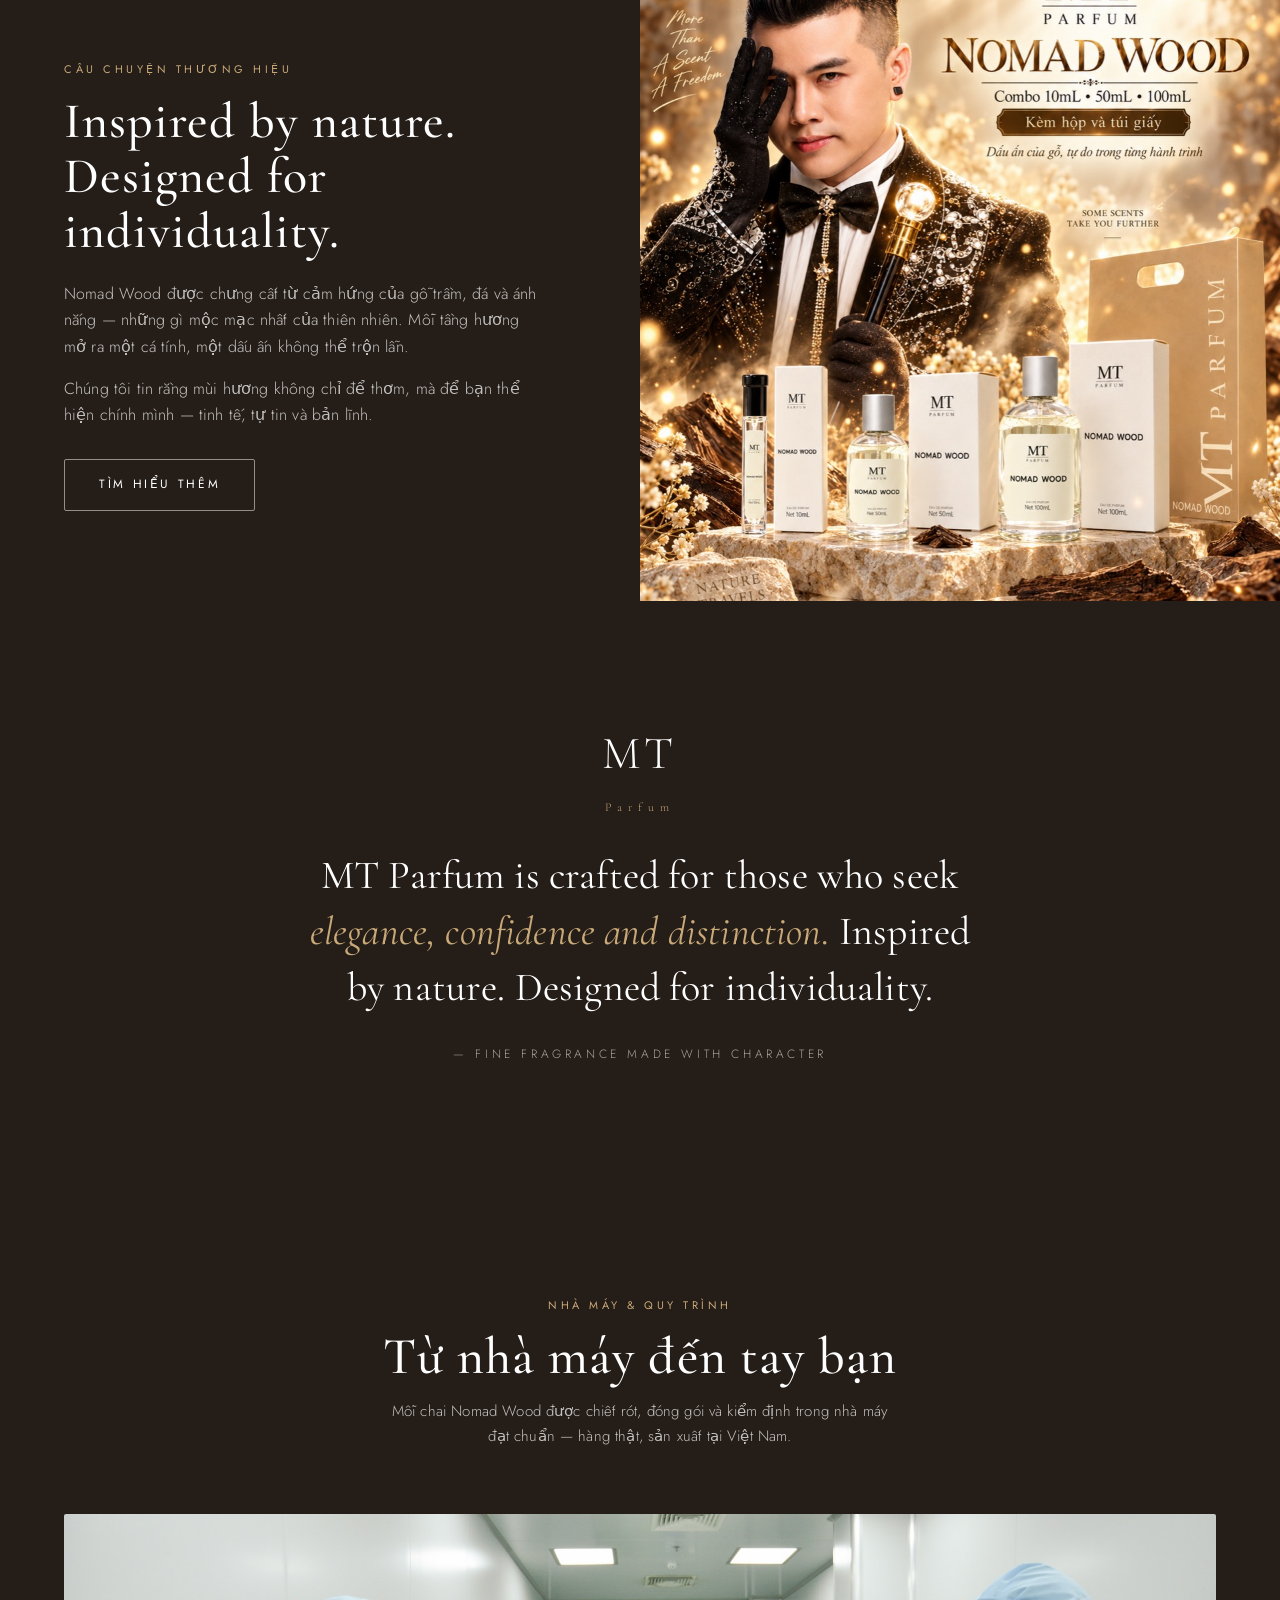
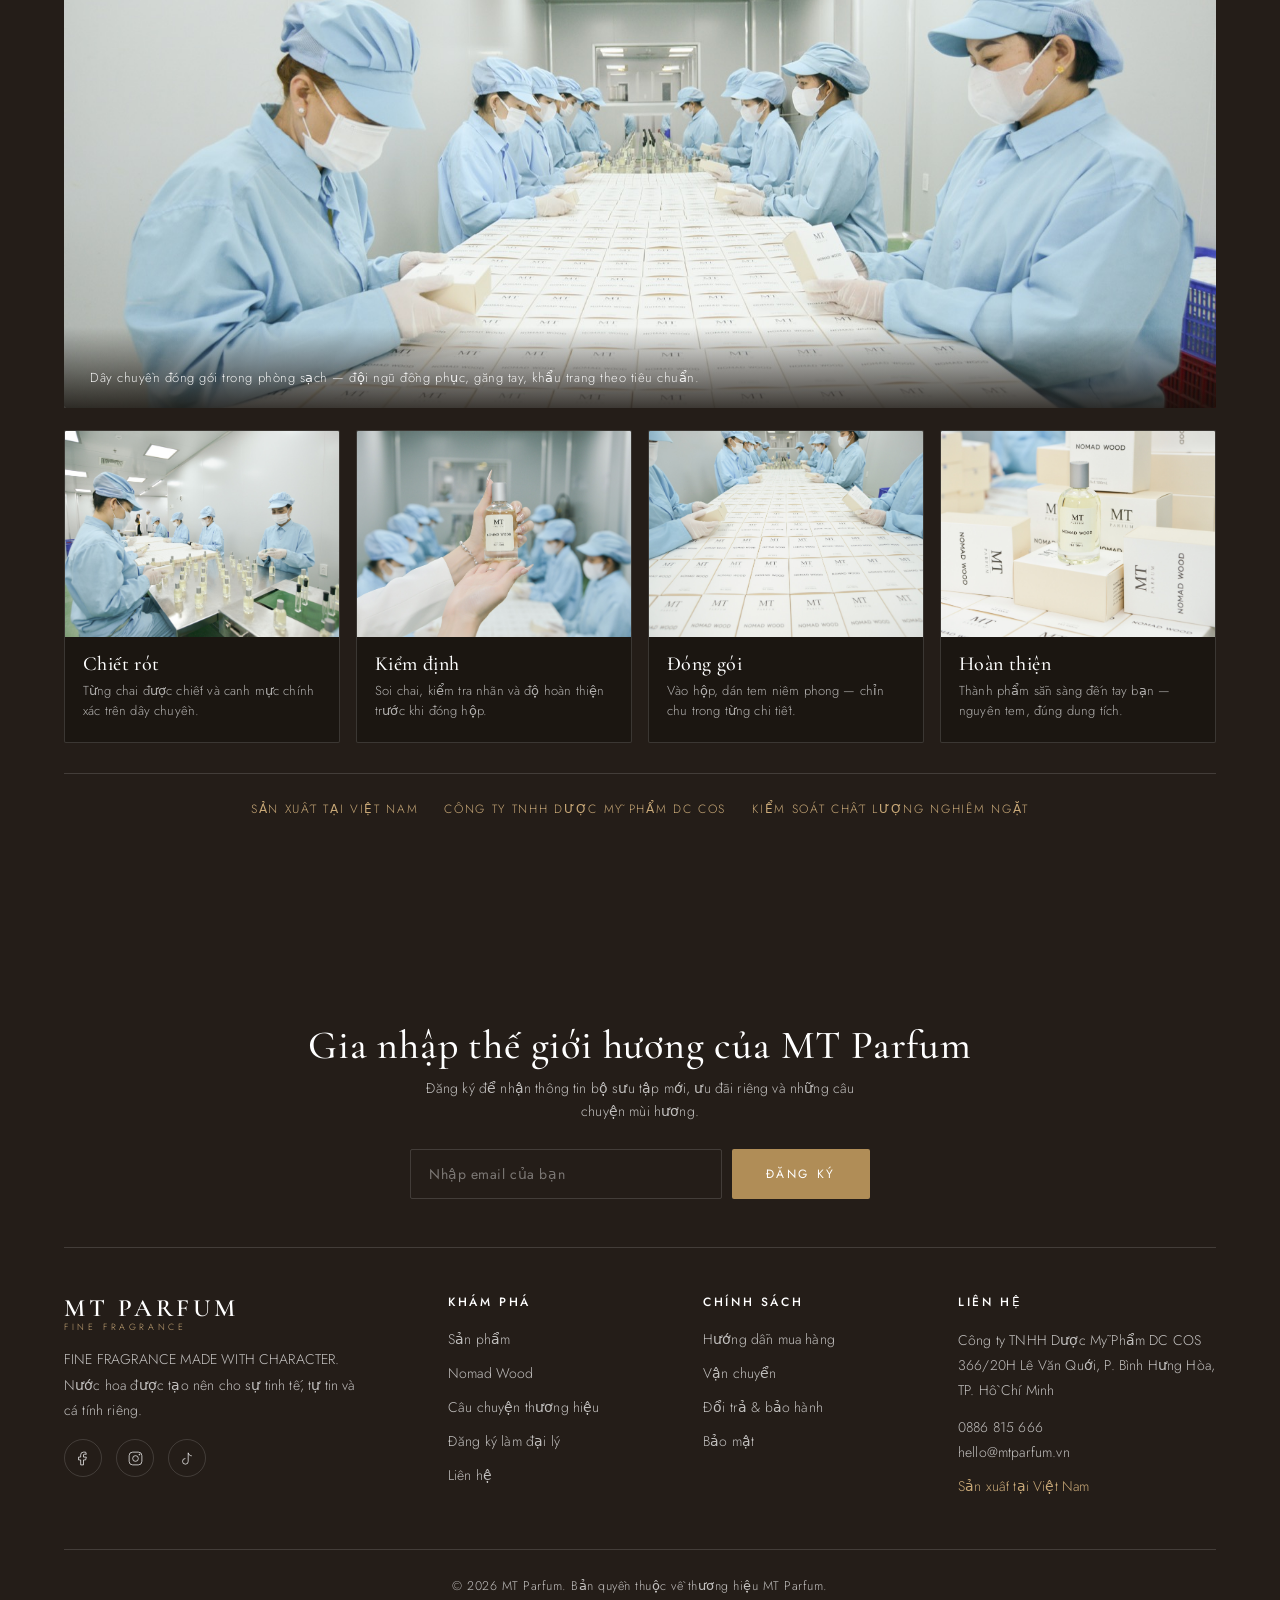
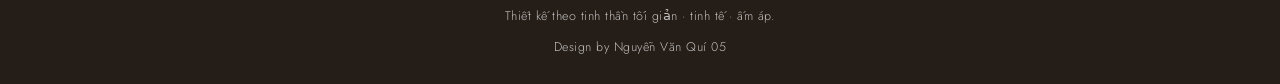
==== commit 8beb7237: "Thay ảnh thiết kế KOL sang vào brand story + 2 split trang Câu chuyện - Homepage brand story + About" ====
--- a/index.html
+++ b/index.html
@@ -102,7 +102,7 @@
 
   <!-- BRAND STORY SPLIT -->
   <section class="split split--rev">
-    <div class="split__media reveal"><img src="assets/images/that_chai_sach.jpg" alt="Nomad Wood — inspired by nature"></div>
+    <div class="split__media reveal"><img src="assets/images/tk_sang_1.jpg" alt="MT Parfum Nomad Wood — inspired by nature" style="object-position:center 22%"></div>
     <div class="split__body on-dark">
       <span class="eyebrow reveal">Câu chuyện thương hiệu</span>
       <h2 class="reveal d1">Inspired by nature.<br>Designed for individuality.</h2>
